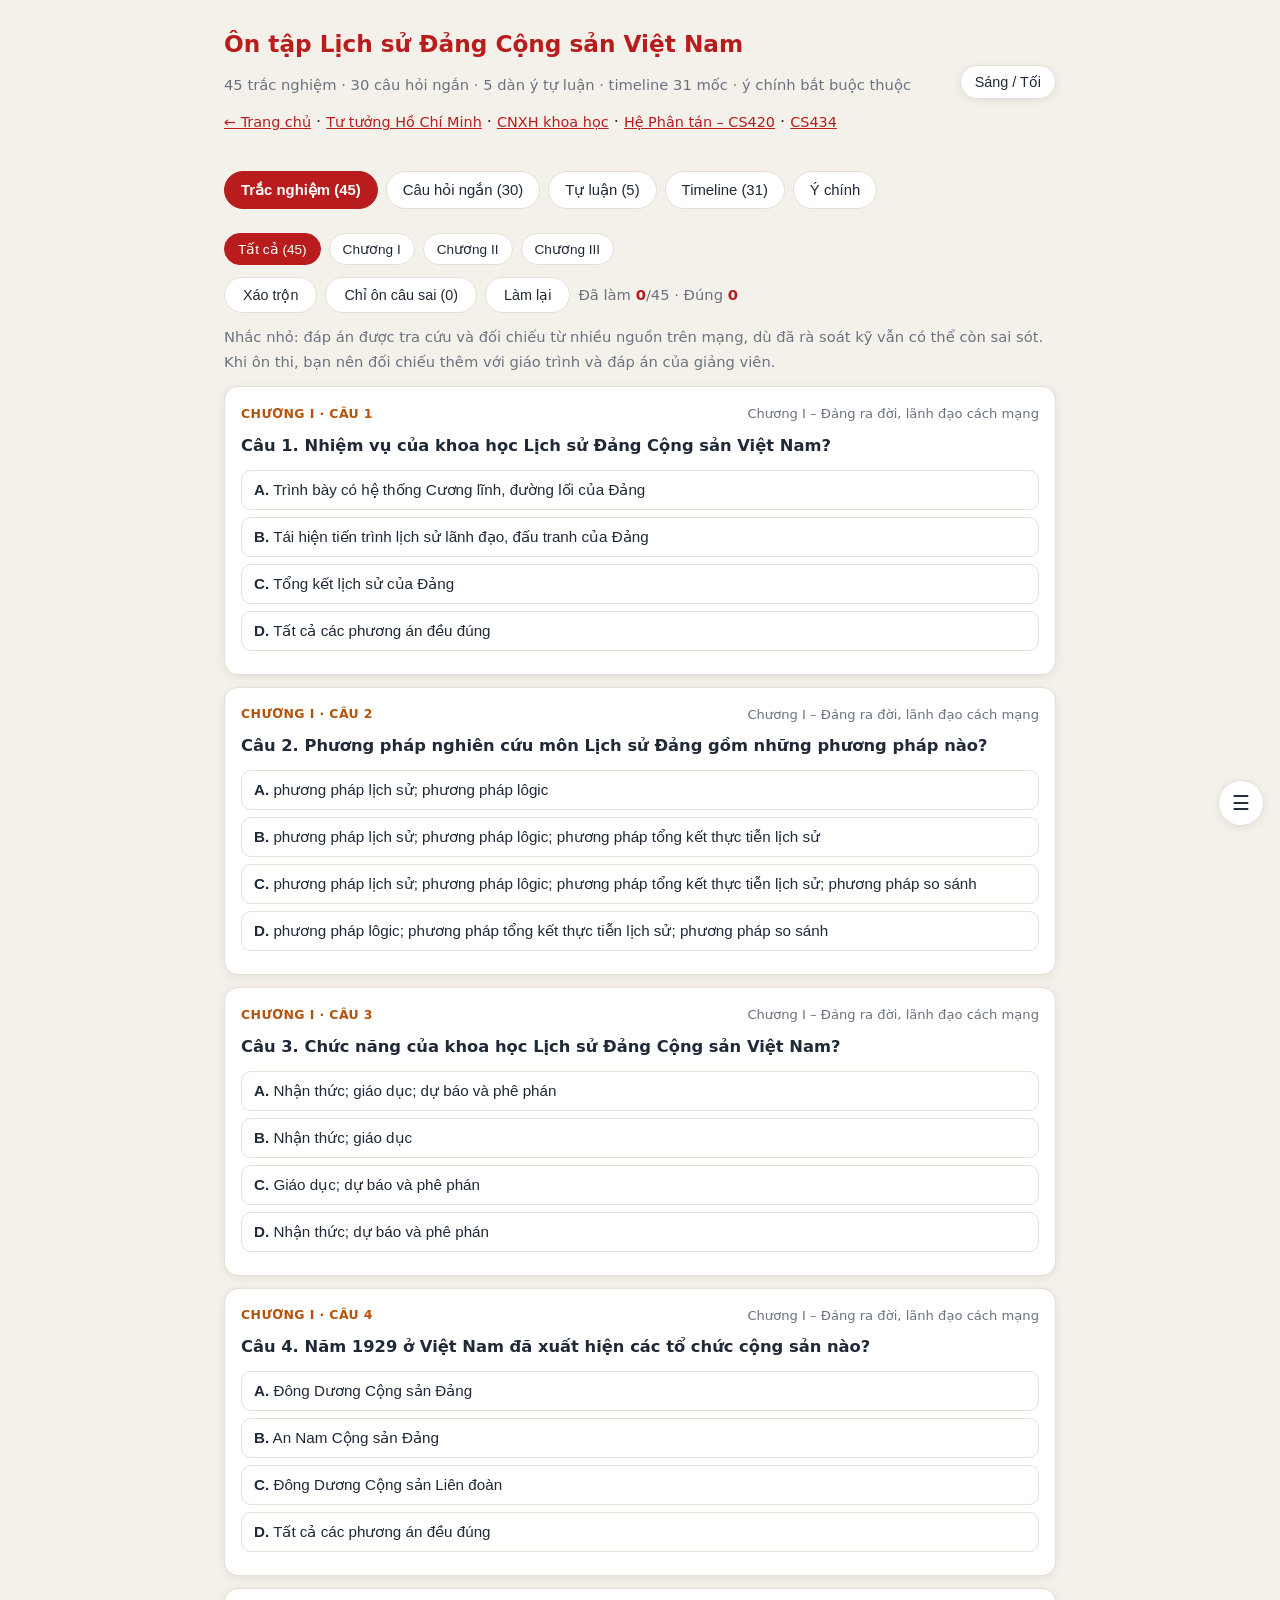
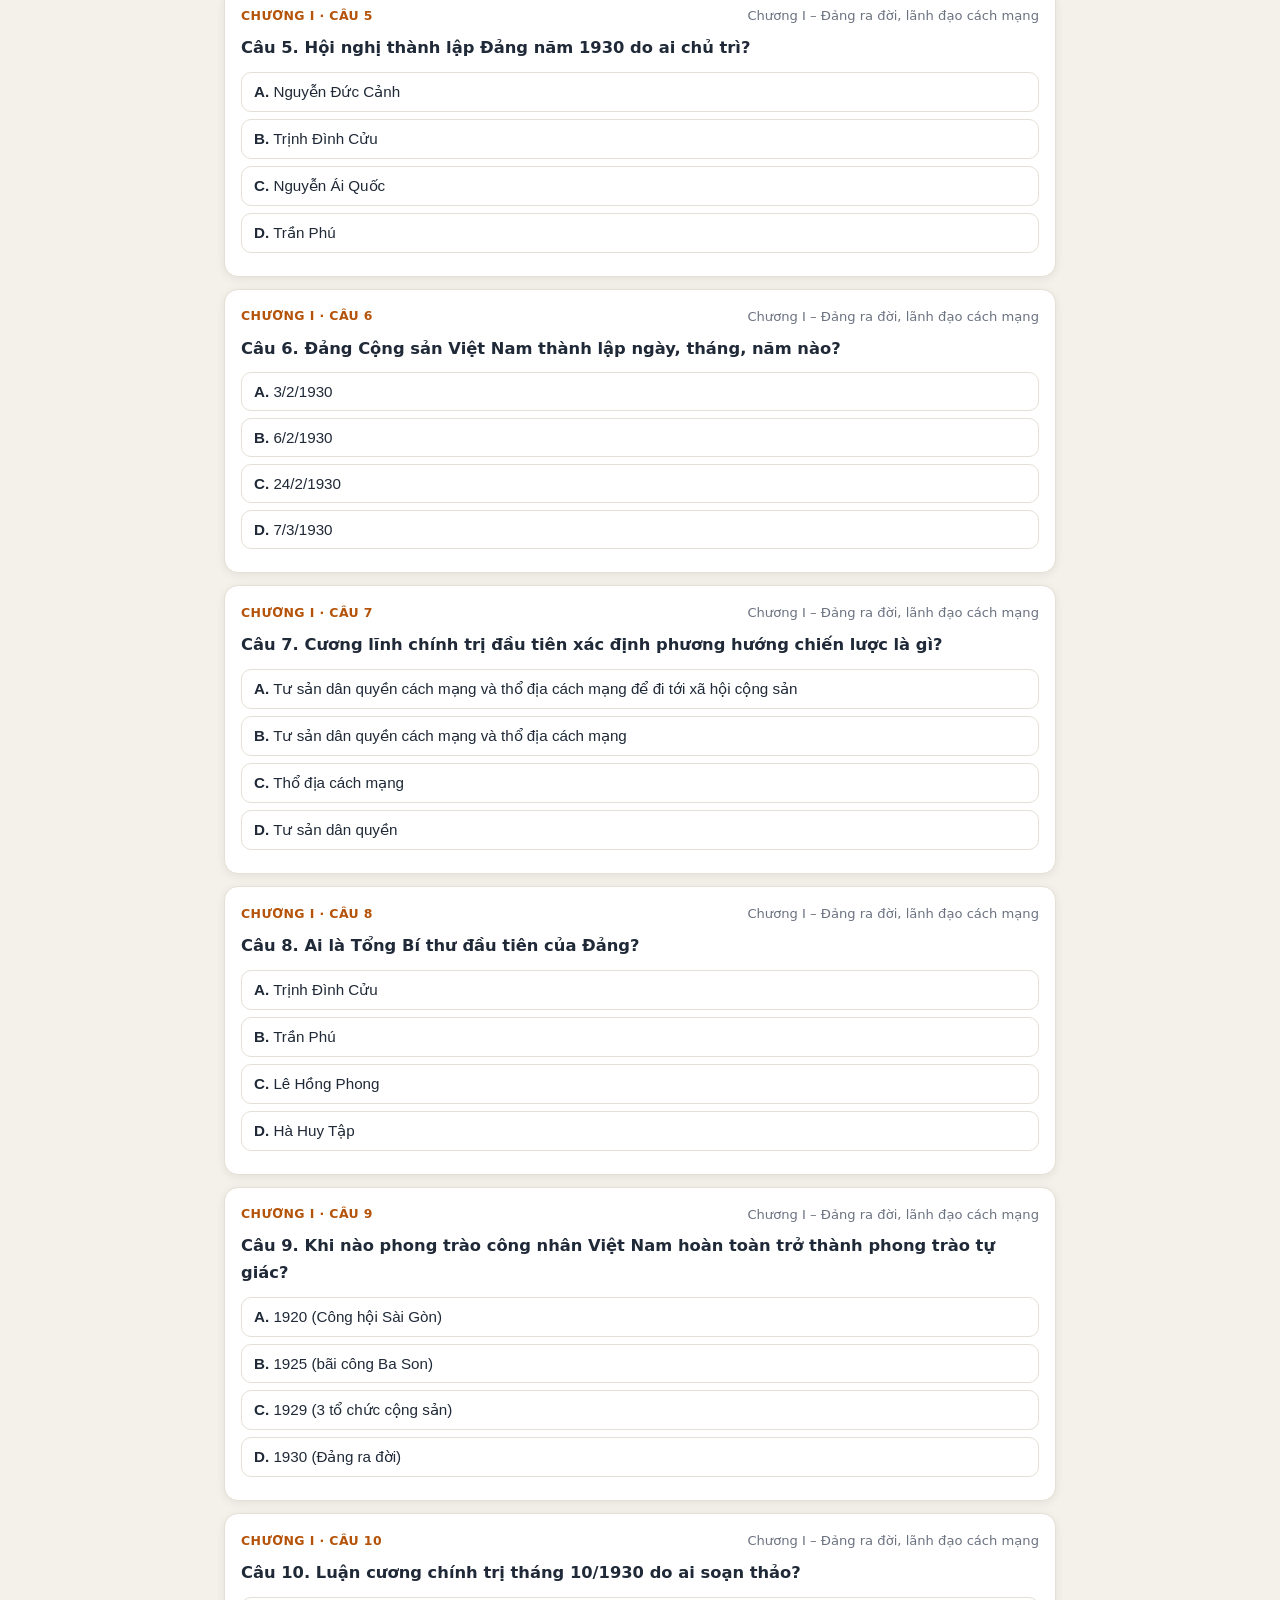
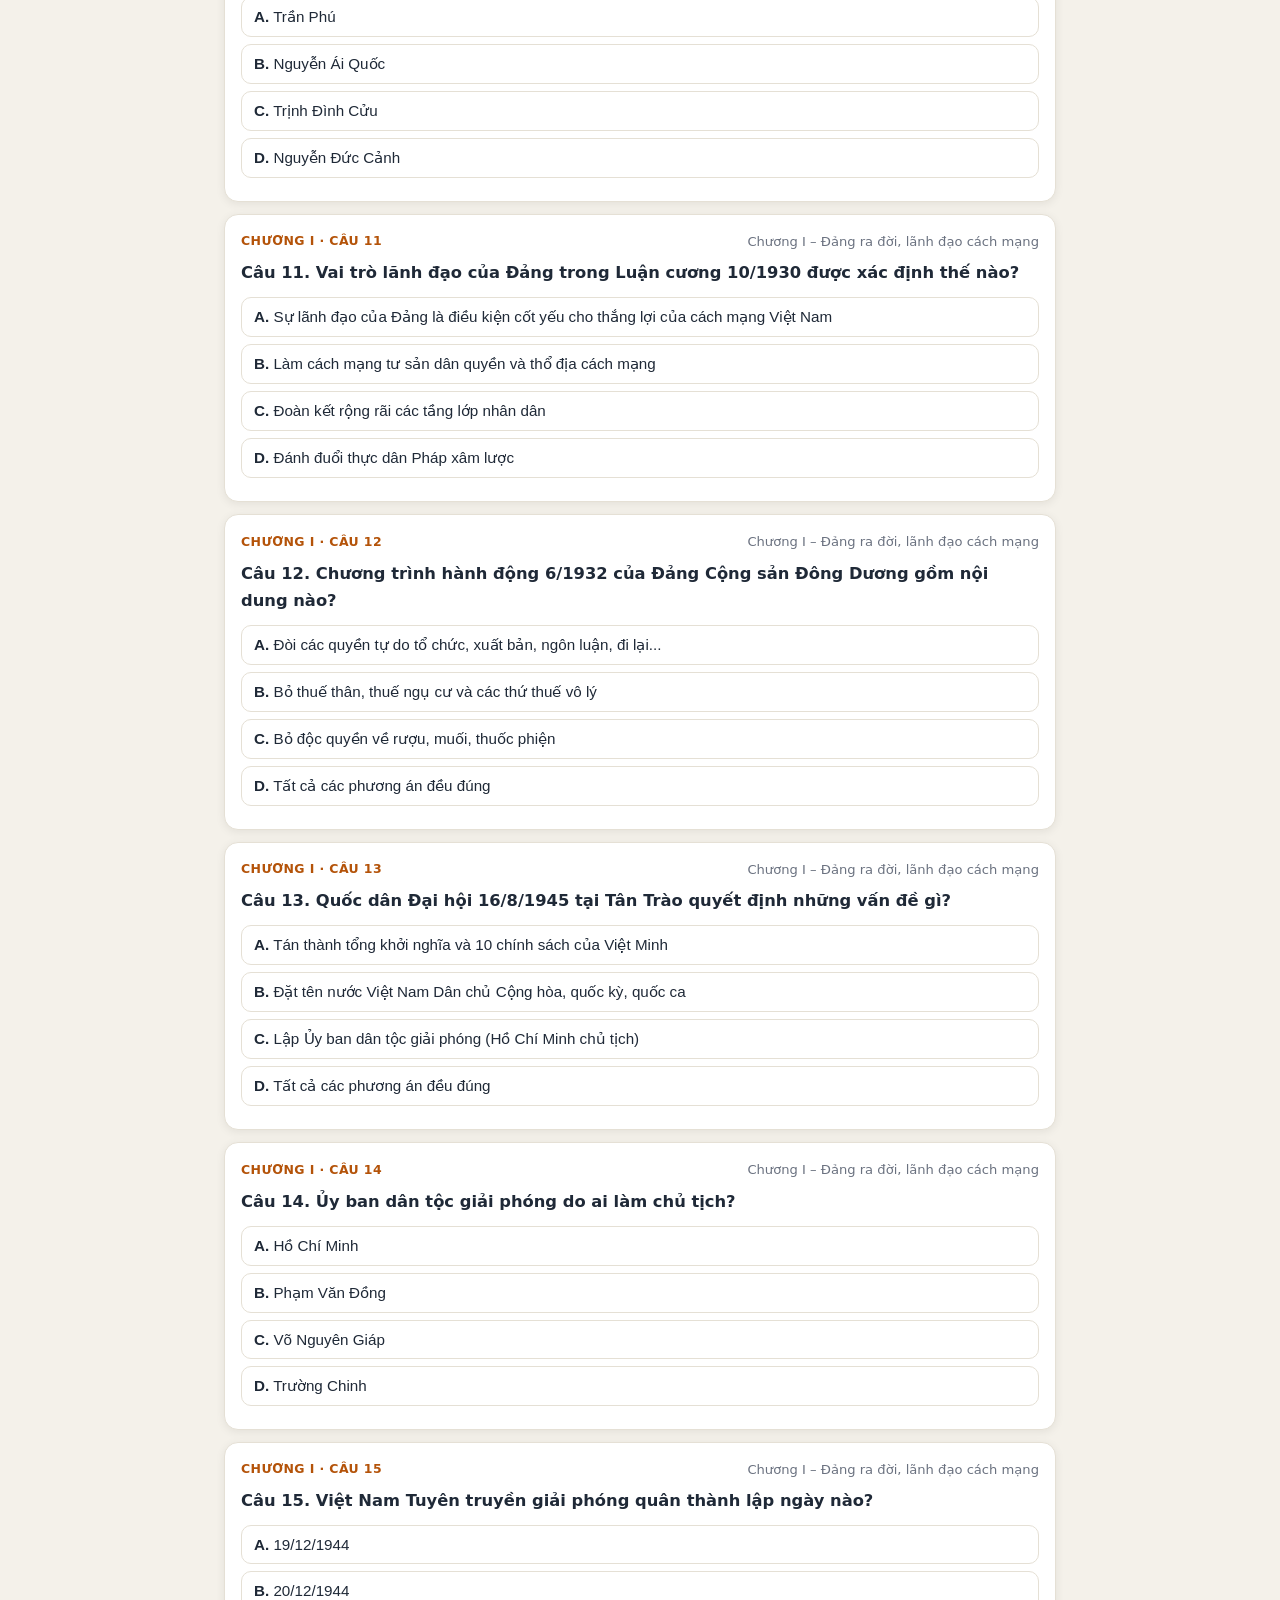
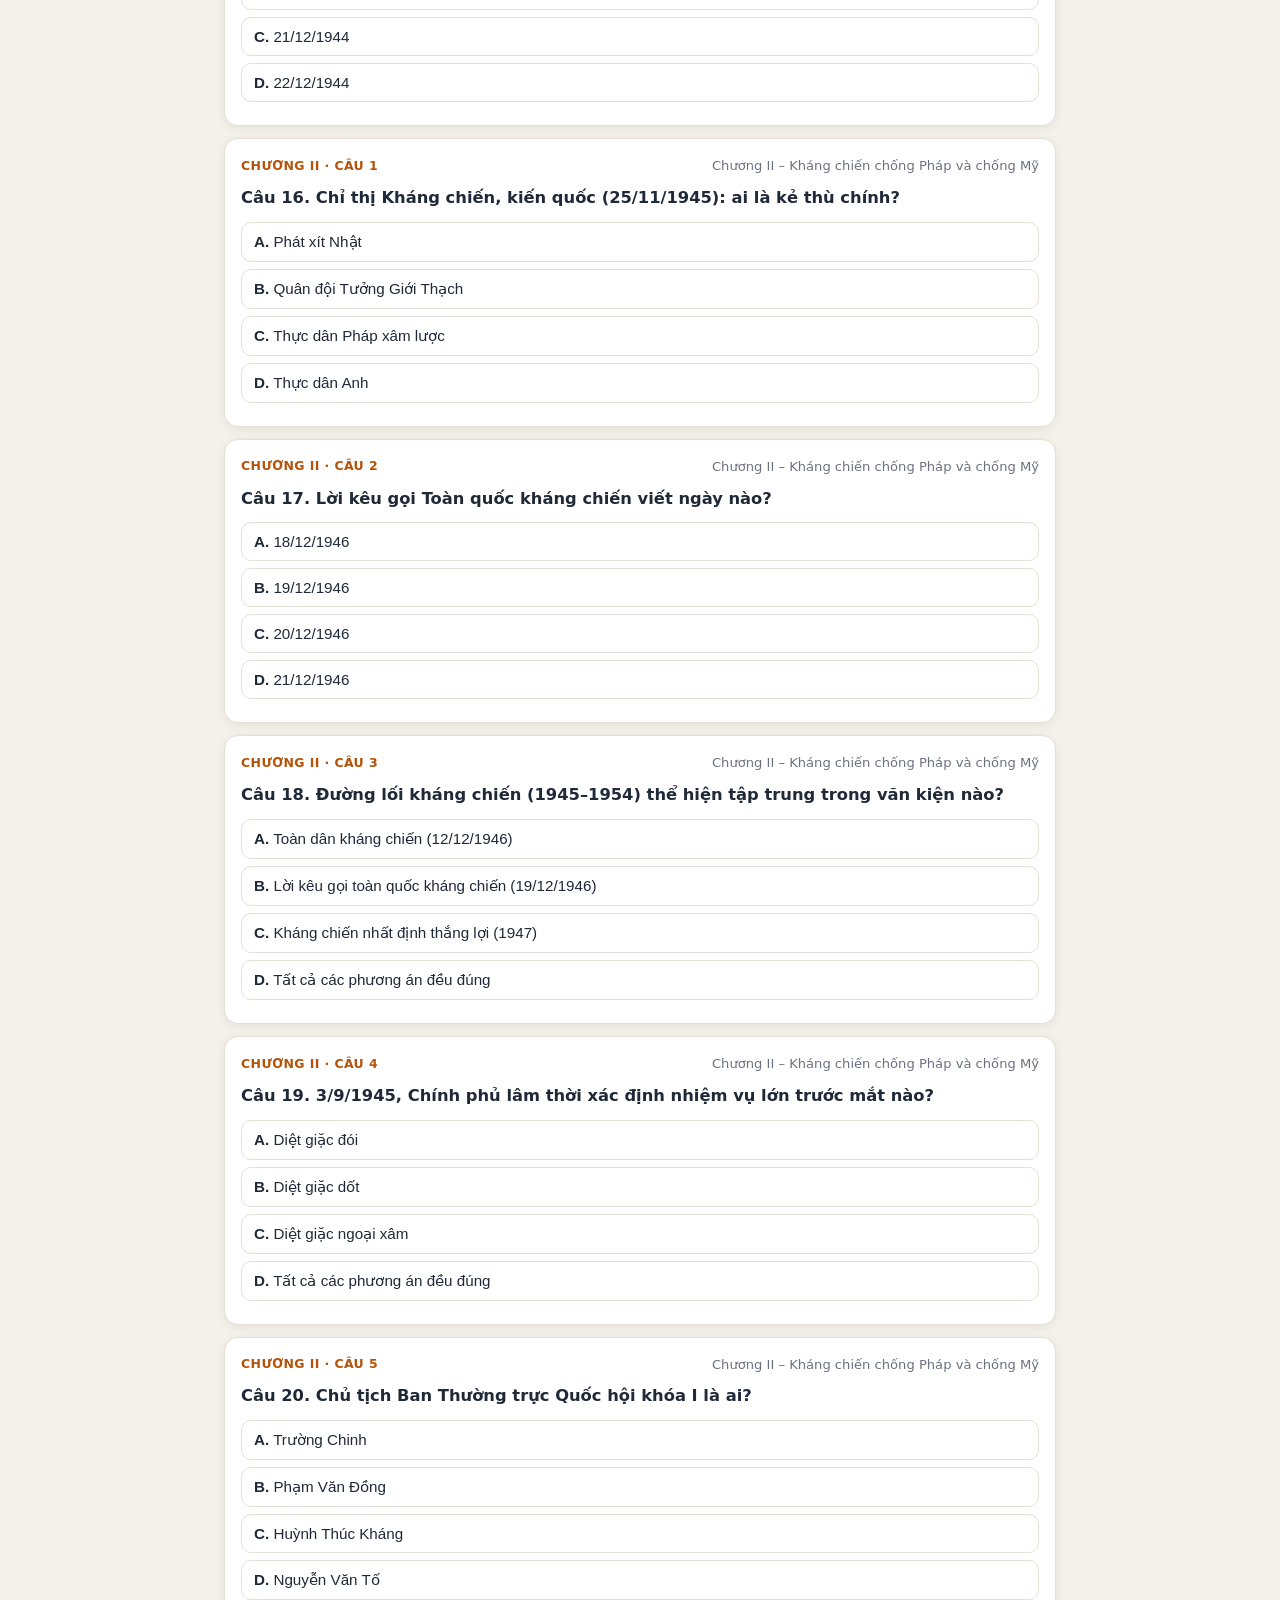
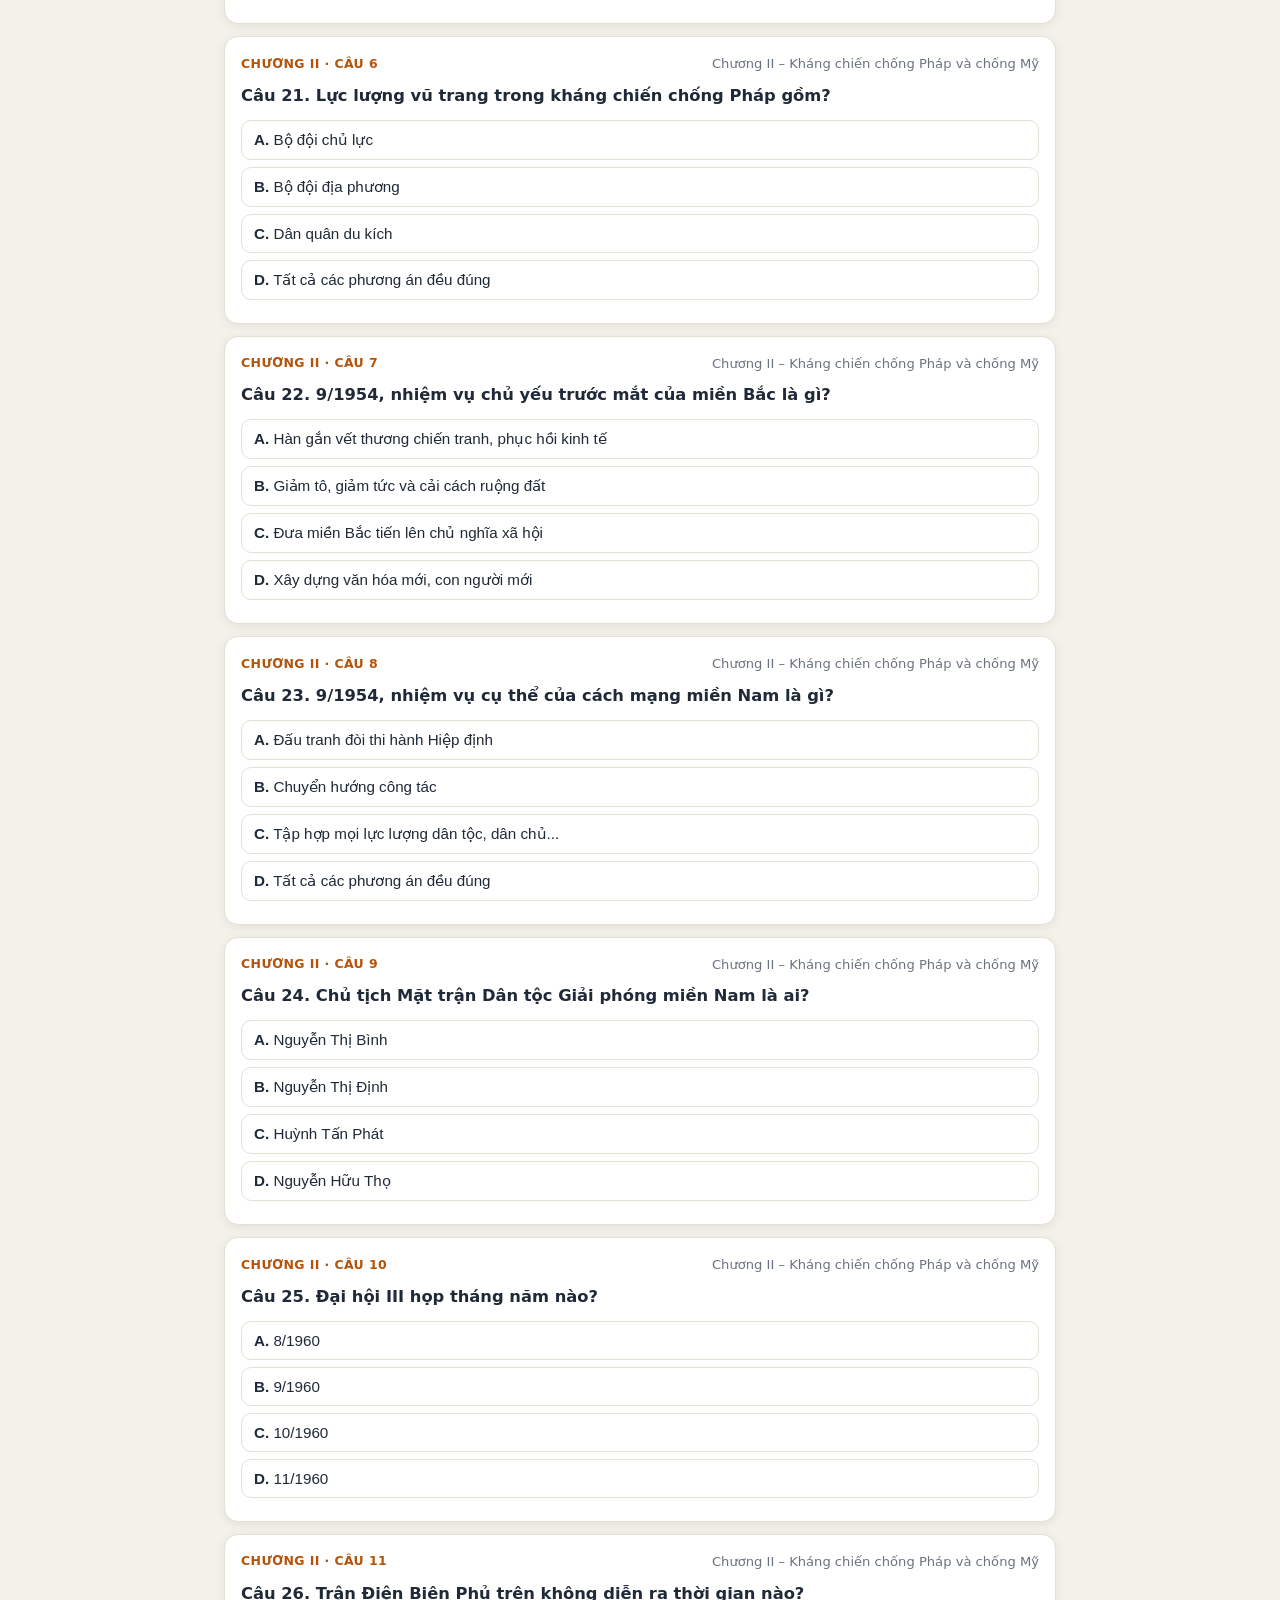
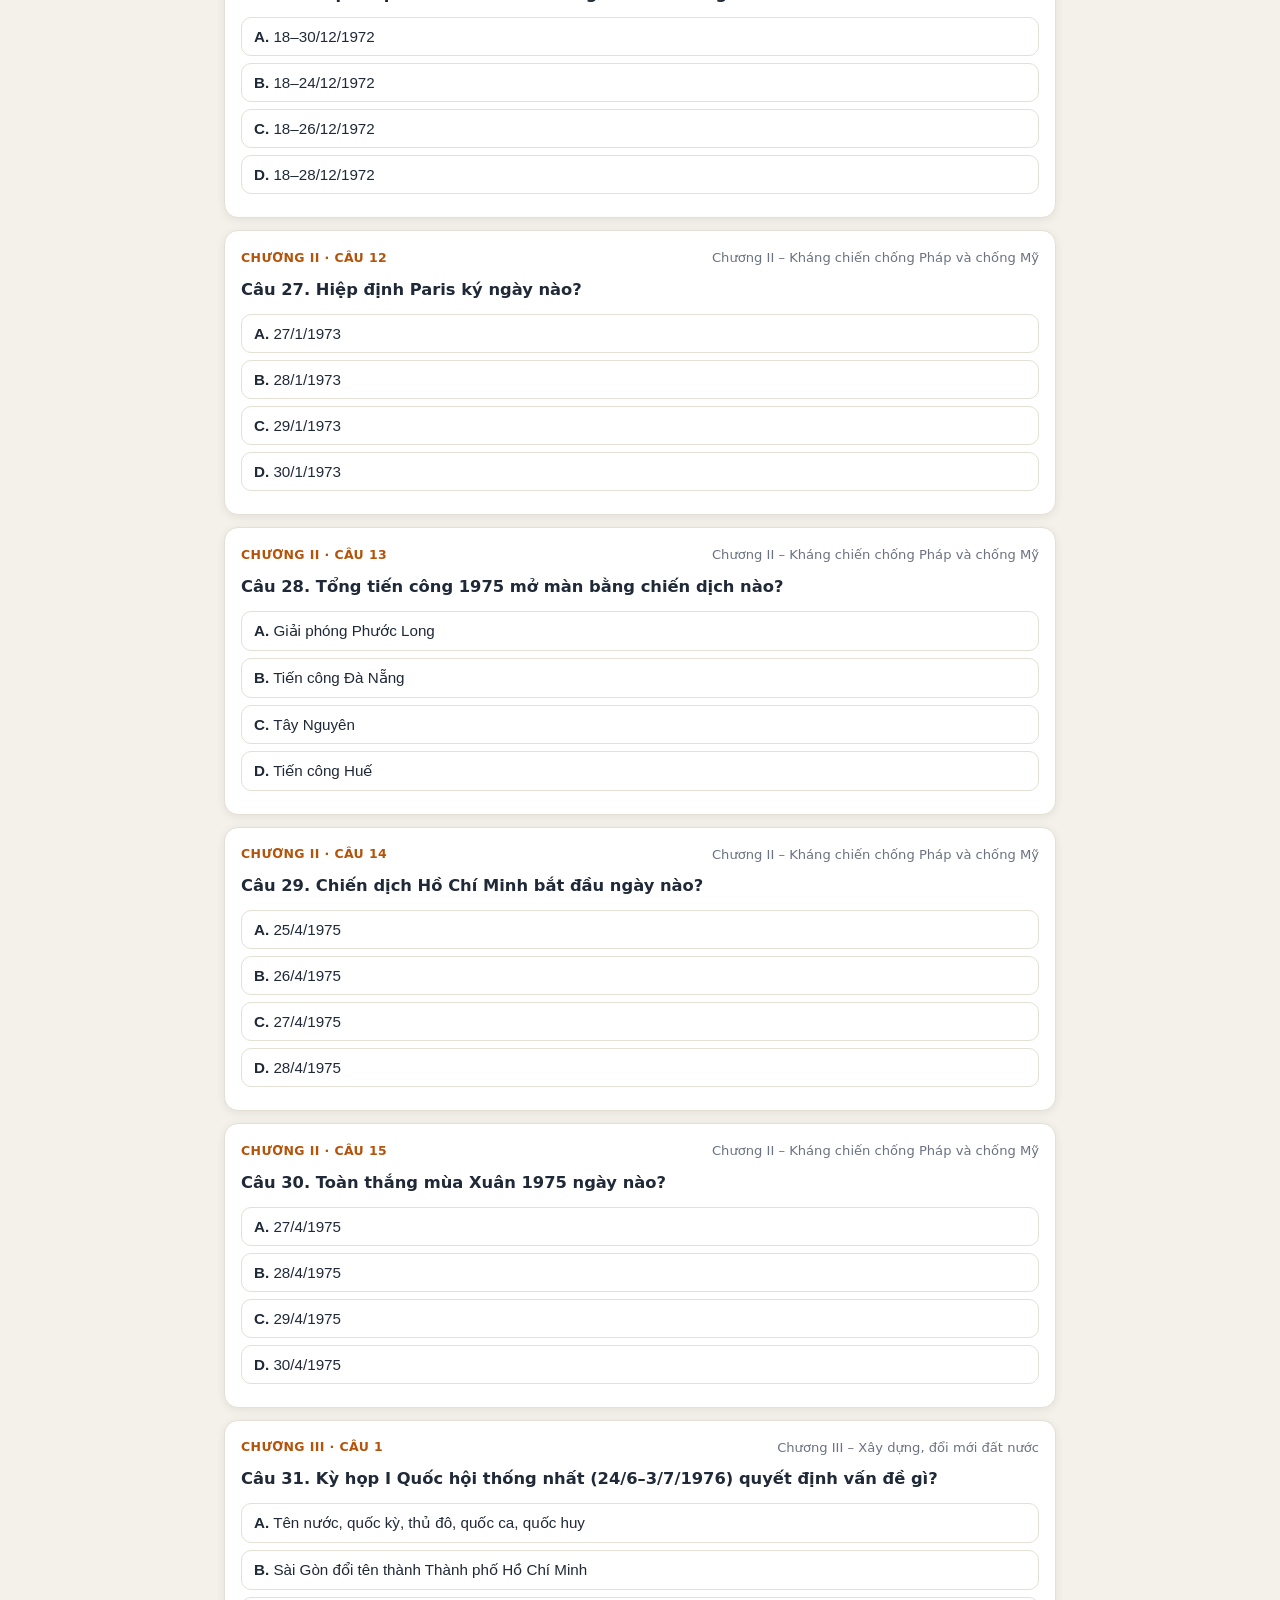
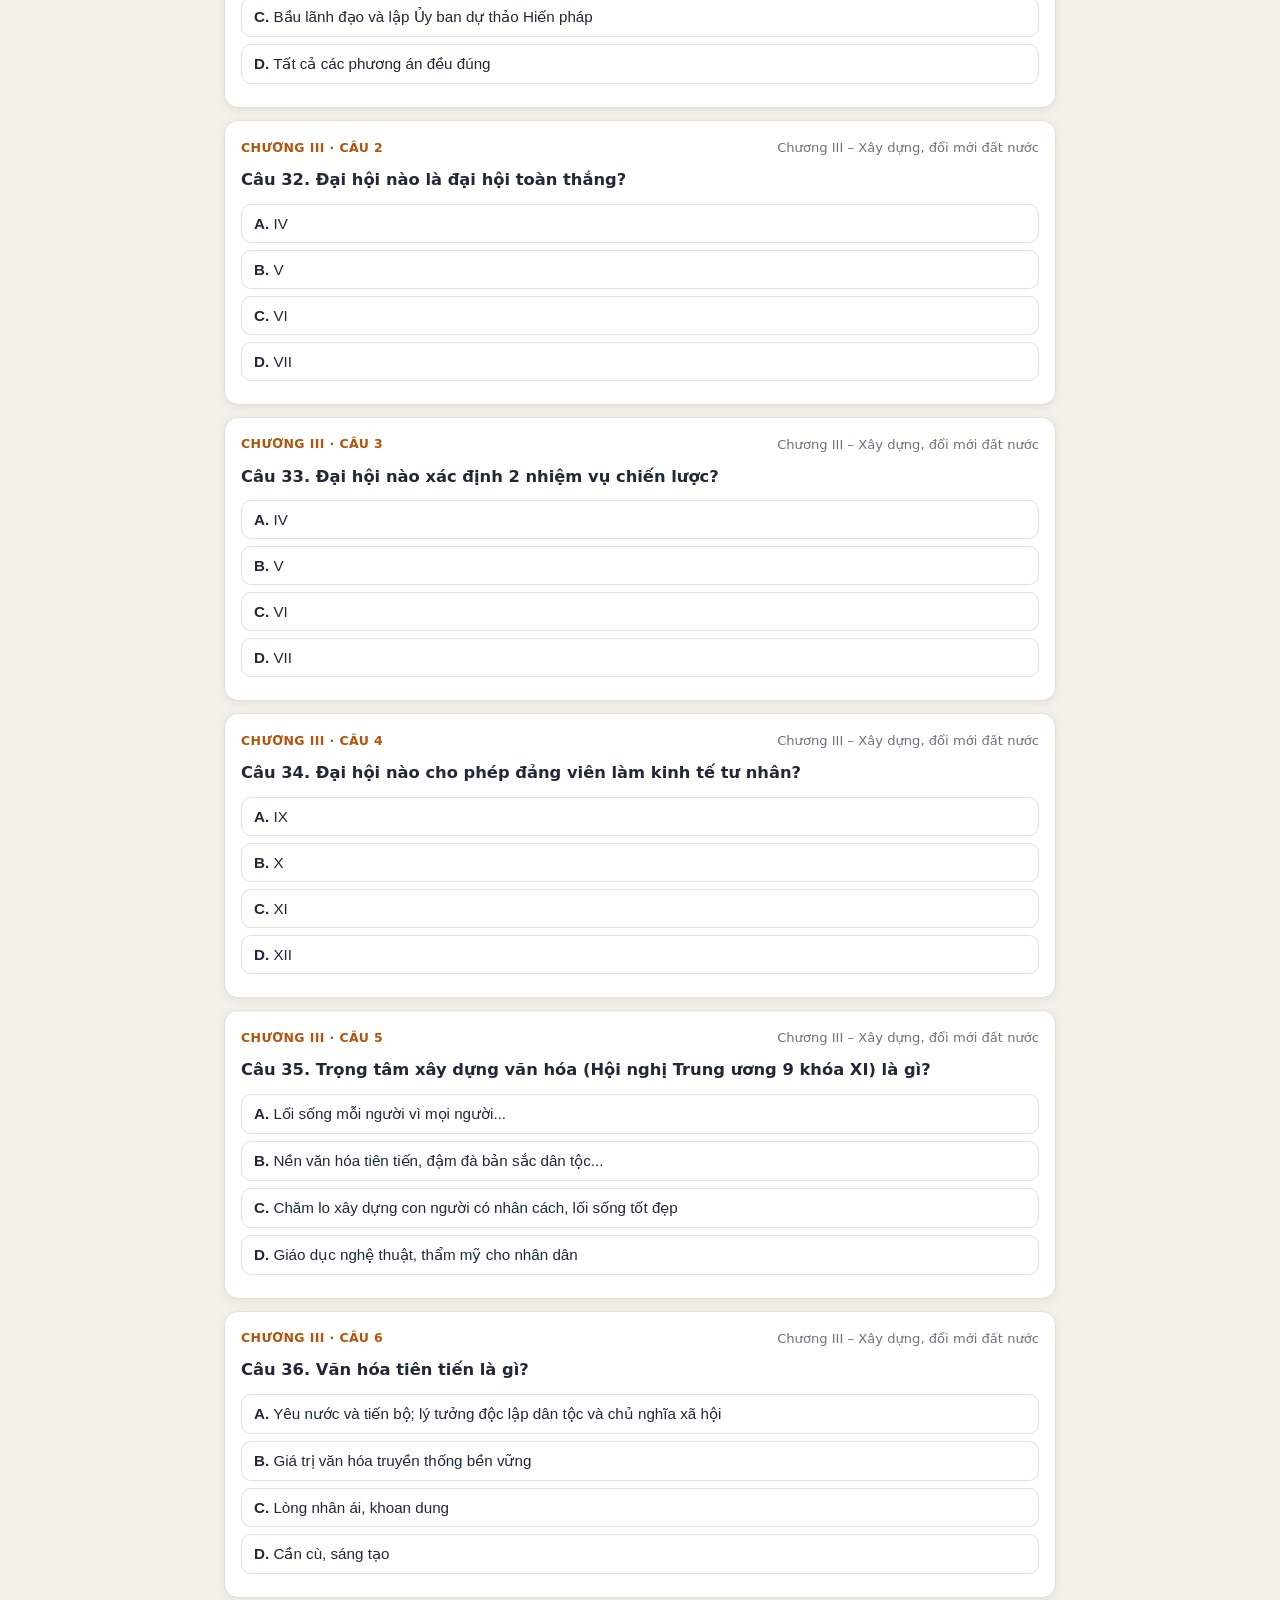
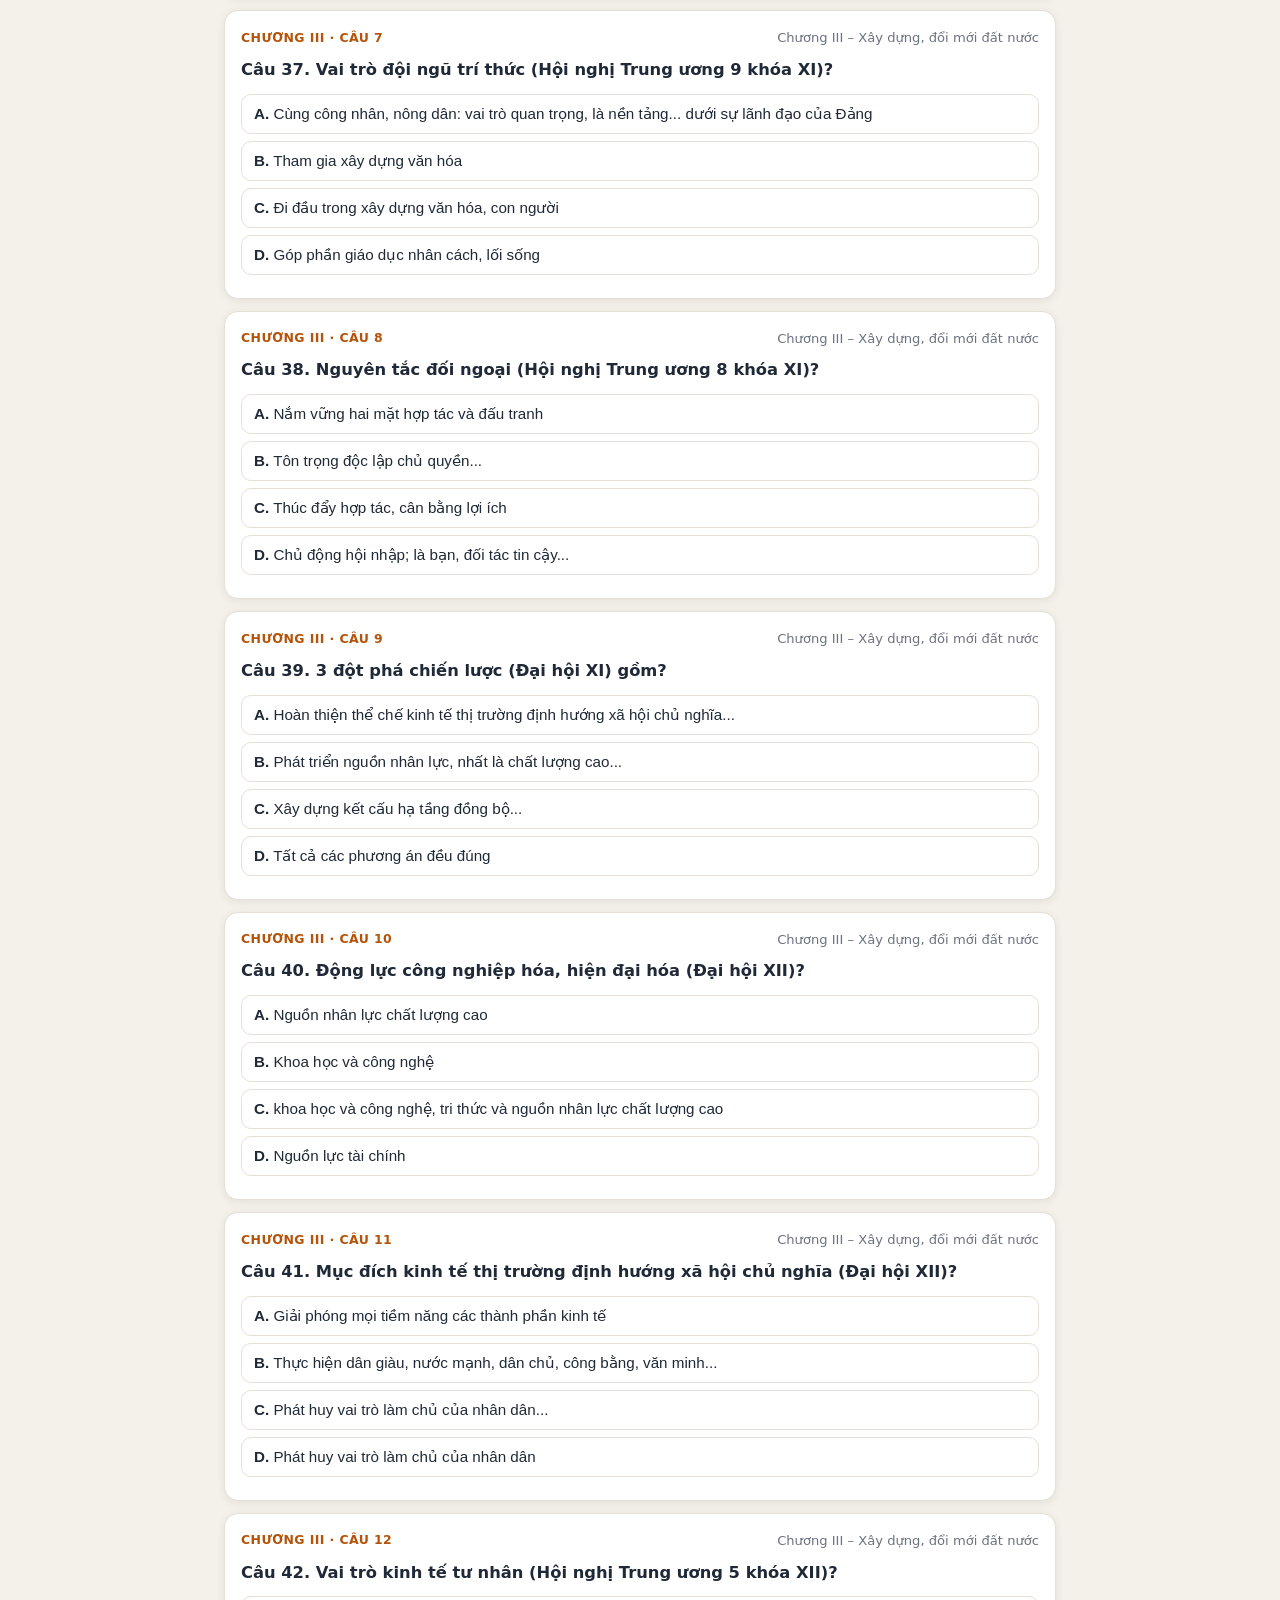
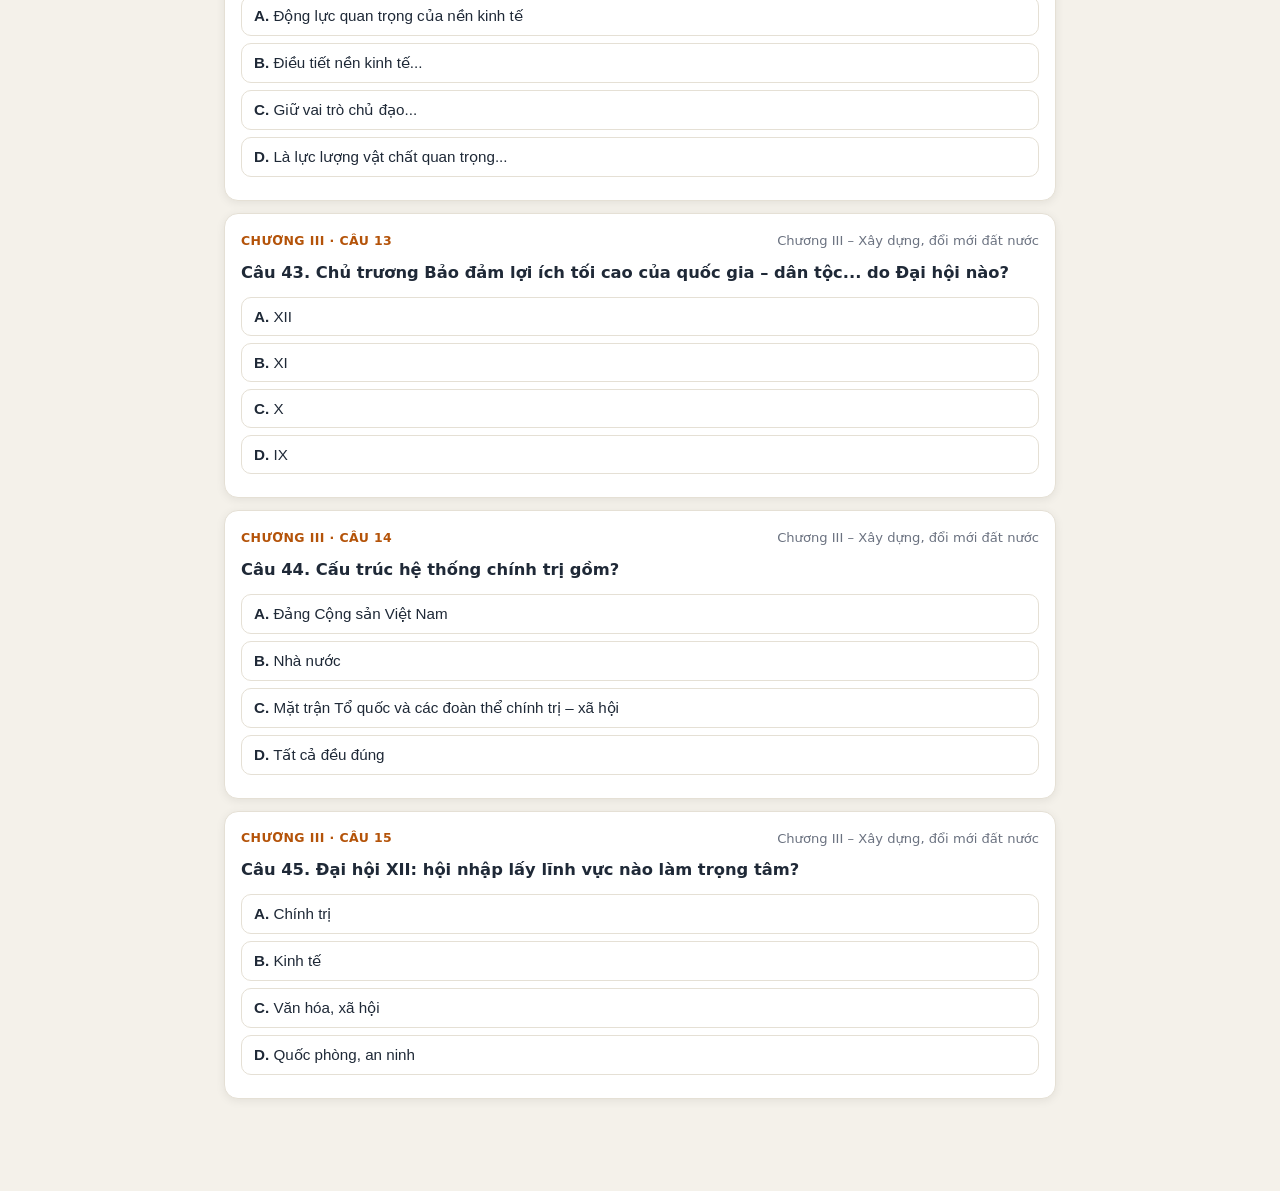
==== index.html @ 47f8333e "Landing page chon mon moi o root" ====
<!DOCTYPE html>
<html lang="vi">
<head>
<meta charset="UTF-8">
<meta name="viewport" content="width=device-width, initial-scale=1.0">
<title>Ôn tập Lịch sử Đảng Cộng sản Việt Nam</title>
<style>
:root{
  --bg:#f4f1ea; --card:#ffffff; --ink:#1f2937; --muted:#6b7280;
  --accent:#b91c1c; --accent-soft:#fee2e2; --gold:#b45309;
  --ok:#15803d; --ok-soft:#dcfce7; --bad:#b91c1c; --bad-soft:#fee2e2;
  --line:#e5e0d5; --shadow:0 2px 10px rgba(0,0,0,.07);
}
body.dark{
  --bg:#141210; --card:#1f1c18; --ink:#e9e2d6; --muted:#a8a094;
  --accent:#f87171; --accent-soft:#3b1d1d; --gold:#fbbf24;
  --ok:#4ade80; --ok-soft:#14331f; --bad:#f87171; --bad-soft:#3b1d1d;
  --line:#38322a; --shadow:0 2px 10px rgba(0,0,0,.4);
}
*{box-sizing:border-box}
body{margin:0;font-family:"Segoe UI",system-ui,-apple-system,sans-serif;background:var(--bg);color:var(--ink);line-height:1.65}
.wrap{max-width:860px;margin:0 auto;padding:16px 14px 80px}
header.top{display:flex;align-items:center;justify-content:space-between;gap:10px;margin-bottom:6px}
h1{font-size:1.45rem;margin:.4em 0;color:var(--accent)}
.sub{color:var(--muted);font-size:.92rem;margin:0 0 12px}
.theme-btn{background:var(--card);border:1px solid var(--line);color:var(--ink);border-radius:999px;padding:8px 14px;cursor:pointer;font-size:.9rem;box-shadow:var(--shadow)}
.tabs{display:flex;gap:8px;flex-wrap:wrap;margin:14px 0;position:sticky;top:0;background:var(--bg);padding:10px 0;z-index:5}
.tab{border:1px solid var(--line);background:var(--card);color:var(--ink);border-radius:999px;padding:9px 16px;cursor:pointer;font-size:.93rem}
.tab.active{background:var(--accent);color:#fff;border-color:var(--accent);font-weight:600}
.panel{display:none}.panel.active{display:block}
.card{background:var(--card);border:1px solid var(--line);border-radius:14px;padding:16px;margin:12px 0;box-shadow:var(--shadow)}
.chips{display:flex;gap:8px;flex-wrap:wrap;margin:10px 0}
.chip{border:1px solid var(--line);background:var(--card);color:var(--ink);border-radius:999px;padding:7px 13px;cursor:pointer;font-size:.85rem}
.chip.active{background:var(--accent);color:#fff;border-color:var(--accent)}
.q-head{display:flex;justify-content:space-between;align-items:center;gap:8px;margin-bottom:8px}
.q-tag{font-size:.78rem;color:var(--gold);font-weight:700;text-transform:uppercase;letter-spacing:.4px}
.q-num{font-size:.82rem;color:var(--muted)}
.q-text{font-weight:600;margin:0 0 10px;font-size:1.02rem}
.opt{display:block;width:100%;text-align:left;background:var(--card);border:1px solid var(--line);color:var(--ink);border-radius:10px;padding:10px 12px;margin:7px 0;cursor:pointer;font-size:.95rem;transition:background .15s}
.opt:hover:not(:disabled){border-color:var(--accent)}
.opt:disabled{cursor:default;opacity:.95}
.opt.correct{background:var(--ok-soft);border-color:var(--ok);color:var(--ok);font-weight:600}
.opt.wrong{background:var(--bad-soft);border-color:var(--bad);color:var(--bad)}
.tip{display:none;background:var(--accent-soft);border-left:4px solid var(--accent);border-radius:0 10px 10px 0;padding:10px 12px;margin-top:10px;font-size:.9rem}
.tip.show{display:block}
.tip b{color:var(--accent)}
.toolbar{display:flex;gap:8px;flex-wrap:wrap;align-items:center;margin:12px 0}
.btn{background:var(--accent);color:#fff;border:none;border-radius:999px;padding:9px 18px;cursor:pointer;font-size:.9rem}
.btn.ghost{background:var(--card);color:var(--ink);border:1px solid var(--line)}
.score{font-size:.92rem;color:var(--muted)}
.score b{color:var(--accent)}
/* muc luc cau hoi + nut len dau trang */
#qNavFab{position:fixed;right:16px;bottom:74px;width:46px;height:46px;border-radius:50%;background:var(--card);color:var(--ink);border:1px solid var(--line);font-size:20px;line-height:1;cursor:pointer;box-shadow:var(--shadow);z-index:60}
#qNavOverlay{position:fixed;inset:0;background:rgba(0,0,0,.5);display:none;align-items:center;justify-content:center;z-index:80;padding:16px}
#qNavOverlay.open{display:flex}
#qNavPopup{background:var(--card);color:var(--ink);border:1px solid var(--line);border-radius:14px;box-shadow:var(--shadow);max-width:430px;width:100%;max-height:72vh;display:flex;flex-direction:column}
.qnav-head{display:flex;align-items:center;justify-content:space-between;padding:12px 14px;border-bottom:1px solid var(--line)}
#qNavClose{border:1px solid var(--line);background:transparent;color:var(--ink);border-radius:8px;width:32px;height:32px;cursor:pointer;font-size:15px;line-height:1}
#qNav{display:grid;grid-template-columns:repeat(auto-fill,minmax(42px,1fr));gap:8px;padding:14px;overflow-y:auto}
.qn{padding:8px 0;border:1px solid var(--line);border-radius:8px;background:var(--card);color:var(--ink);font-weight:700;cursor:pointer;font-size:.85rem}
.qn.ok{background:#16a34a;border-color:#16a34a;color:#fff}
.qn.bad{background:#dc2626;border-color:#dc2626;color:#fff}
.qnl{grid-column:1/-1;display:block;width:100%;text-align:left;padding:10px 12px;border:1px solid var(--line);border-radius:10px;background:var(--card);color:var(--ink);cursor:pointer;font-size:.9rem}
.card.flash{outline:2px solid var(--accent);outline-offset:2px}
#toTop{position:fixed;right:16px;bottom:16px;width:46px;height:46px;border-radius:50%;border:none;background:var(--accent);color:#fff;font-size:22px;line-height:1;cursor:pointer;box-shadow:var(--shadow);display:none;z-index:60}
#toTop.show{display:block}
.acc{border:1px solid var(--line);border-radius:14px;margin:12px 0;background:var(--card);box-shadow:var(--shadow);overflow:hidden}
.acc-head{padding:15px 16px;cursor:pointer;font-weight:700;display:flex;justify-content:space-between;gap:10px;align-items:center}
.acc-head:hover{background:var(--accent-soft)}
.acc-body{display:none;padding:4px 18px 18px}
.acc.open .acc-body{display:block}
.acc-body h4{color:var(--accent);margin:14px 0 6px;font-size:.98rem}
.acc-body ul{margin:6px 0;padding-left:20px}
.acc-body li{margin:5px 0;font-size:.94rem}
.kw{background:var(--accent-soft);border-radius:6px;padding:1px 7px;font-size:.88em;color:var(--accent);font-weight:600;white-space:nowrap}
.tl{position:relative;margin:14px 0 14px 8px;padding-left:22px;border-left:3px solid var(--accent)}
.tl-item{margin:0 0 16px;position:relative}
.tl-item::before{content:"";position:absolute;left:-30px;top:6px;width:12px;height:12px;border-radius:50%;background:var(--accent)}
.tl-year{font-weight:800;color:var(--accent)}
.formula{background:var(--card);border:1px dashed var(--accent);border-radius:12px;padding:12px 14px;margin:10px 0;font-size:.95rem}
.formula b{color:var(--accent)}
.card h3{color:var(--accent);margin:14px 0 8px;font-size:1.02rem}
.card h3:first-child{margin-top:0}
.card ul{margin:6px 0;padding-left:20px}
.card li{margin:6px 0;font-size:.94rem}
footer.note{margin-top:26px;color:var(--muted);font-size:.85rem;border-top:1px solid var(--line);padding-top:14px}
@media(max-width:640px){
  .wrap{padding:12px 10px 60px}
  h1{font-size:1.15rem}
  .sub{font-size:.84rem}
  header.top{align-items:flex-start}
  .theme-btn{padding:7px 12px;font-size:.8rem;flex:0 0 auto}
  .tabs{flex-wrap:nowrap;overflow-x:auto;gap:6px;padding:8px 2px;scrollbar-width:none;-webkit-overflow-scrolling:touch}
  .tabs::-webkit-scrollbar{display:none}
  .tab{flex:0 0 auto;padding:8px 13px;font-size:.84rem}
  .chips{gap:6px}
  .chip{padding:6px 11px;font-size:.8rem}
  .toolbar{gap:6px}
  .btn{padding:8px 14px;font-size:.84rem}
  .score{font-size:.84rem;width:100%}
  .card{padding:13px 12px}
  .q-text{font-size:.97rem}
  .q-head{flex-wrap:wrap;gap:4px}
  .q-num{font-size:.74rem}
  .opt{padding:9px 10px;font-size:.9rem}
  .tip{font-size:.86rem}
  .acc-head{padding:13px 14px;font-size:.94rem}
  .tl{margin-left:4px}
}
</style>
</head>
<body>
<div class="wrap">
<header class="top">
  <div>
    <h1>Ôn tập Lịch sử Đảng Cộng sản Việt Nam</h1>
    <p class="sub">45 trắc nghiệm &middot; 30 câu hỏi ngắn &middot; 5 dàn ý tự luận &middot; timeline 31 mốc &middot; ý chính bắt buộc thuộc</p>
    <p style="margin:0 0 12px"><a href="../" style="color:var(--accent);font-size:.9rem">&larr; Trang chủ</a> &middot; <a href="../pos361/" style="color:var(--accent);font-size:.9rem">Tư tưởng Hồ Chí Minh</a> &middot; <a href="../pos351/" style="color:var(--accent);font-size:.9rem">CNXH khoa học</a> &middot; <a href="../cs420/" style="color:var(--accent);font-size:.9rem">Hệ Phân tán – CS420</a> &middot; <a href="../cs434/" style="color:var(--accent);font-size:.9rem">CS434</a></p>
  </div>
  <button class="theme-btn" id="themeBtn" title="Đổi giao diện sáng/tối">Sáng / Tối</button>
</header>

<nav class="tabs">
  <button class="tab active" data-tab="quiz">Trắc nghiệm (45)</button>
  <button class="tab" data-tab="flash">Câu hỏi ngắn (30)</button>
  <button class="tab" data-tab="essay">Tự luận (5)</button>
  <button class="tab" data-tab="timeline">Timeline (31)</button>
  <button class="tab" data-tab="keys">Ý chính</button>
</nav>

<!-- ============ QUIZ ============ -->
<section class="panel active" id="panel-quiz">
  <div class="chips" id="chapChips"></div>
  <div class="toolbar">
    <button class="btn ghost" id="shuffleBtn">Xáo trộn</button>
    <button class="btn ghost" id="wrongBtn">Chỉ ôn câu sai (<span id="wrongCount">0</span>)</button>
    <button class="btn ghost" id="resetBtn">Làm lại</button>
    <span class="score" id="scoreLine">Đã làm <b>0</b>/45 &middot; Đúng <b>0</b></span>
  </div>
  <p class="sub">Nhắc nhỏ: đáp án được tra cứu và đối chiếu từ nhiều nguồn trên mạng, dù đã rà soát kỹ vẫn có thể còn sai sót. Khi ôn thi, bạn nên đối chiếu thêm với giáo trình và đáp án của giảng viên.</p>
  <div id="quizList"></div>
</section>

<!-- ============ CÂU HỎI NGẮN ============ -->
<section class="panel" id="panel-flash">
  <div class="toolbar">
    <button class="btn ghost" id="fcShuffle">Xáo trộn thứ tự</button>
    <span class="score">Đáp án hiện ngay bên dưới mỗi câu hỏi</span>
  </div>
  <div id="flashList"></div>
</section>

<!-- ============ ESSAY ============ -->
<section class="panel" id="panel-essay">
  <p class="sub">Chạm vào từng đề để mở dàn ý từ khóa. Đoạn <b>liên hệ bản thân / sinh viên</b> dùng chung cho cả 5 đề.</p>
  <div id="essayList"></div>
</section>

<!-- ============ TIMELINE ============ -->
<section class="panel" id="panel-timeline">
  <div class="card">
    <h3 style="margin-top:0">Dòng thời gian 1925 – 2016</h3>
    <div class="tl" id="tlList"></div>
  </div>
</section>

<!-- ============ KEY POINTS ============ -->
<section class="panel" id="panel-keys">
  <div class="card">
    <h3 id="keysec-0">A. Số phải thuộc lòng</h3>
    <ul>
      <li><b>3/2/1930</b>: thành lập Đảng &middot; <b>10/1930</b>: Luận cương chính trị</li>
      <li><b>22/12/1944</b>: thành lập quân đội &middot; <b>19/12/1946</b>: Toàn quốc kháng chiến</li>
      <li><b>2/9/1945</b>: Tuyên ngôn Độc lập &middot; <b>3/9/1945</b>: diệt 3 giặc</li>
      <li><b>2/1951</b>: Đại hội II &middot; <b>9/1960</b>: Đại hội III &middot; <b>20/12/1960</b>: MTDTGPMN</li>
      <li><b>27/1/1973</b>: Hiệp định Paris &middot; <b>30/4/1975</b>: toàn thắng</li>
      <li><b>1976</b>: ĐH IV (toàn thắng, 2 nhiệm vụ) &middot; <b>1986</b>: ĐH VI (đổi mới)</li>
      <li><b>1991</b>: ĐH VII (Cương lĩnh 91) &middot; <b>2006</b>: ĐH X (đảng viên làm KTTN)</li>
      <li><b>2011</b>: ĐH XI (Cương lĩnh 2011, 3 đột phá) &middot; <b>2016</b>: ĐH XII (hội nhập KT trọng tâm)</li>
    </ul>
    <h3 id="keysec-1">B. Người – việc</h3>
    <ul>
      <li><b>Nguyễn Ái Quốc</b>: chủ trì Hội nghị thành lập Đảng + soạn Cương lĩnh chính trị đầu tiên</li>
      <li><b>Trần Phú</b>: soạn Luận cương 10/1930 + Tổng Bí thư đầu tiên</li>
      <li><b>Trường Chinh</b>: Đề cương văn hóa 1943 + "Kháng chiến nhất định thắng lợi" (1947)</li>
      <li><b>Hồ Chí Minh</b>: Tuyên ngôn 2/9 + Lời kêu gọi 19/12/1946 + Chủ tịch Ủy ban dân tộc giải phóng</li>
      <li><b>Phạm Văn Đồng</b>: trưởng đoàn Giơnevơ &middot; <b>Nguyễn Hữu Thọ</b>: Chủ tịch MTDTGPMN &middot; <b>Nguyễn Văn Tố</b>: Chủ tịch Ban Thường trực QH khóa I</li>
    </ul>
    <h3 id="keysec-2">C. Cụm từ khóa (thấy là nhận ra đáp án)</h3>
    <ul>
      <li><i>"điều kiện cốt yếu"</i> &rarr; vai trò lãnh đạo của Đảng (Luận cương 1930)</li>
      <li><i>"đi tới xã hội cộng sản"</i> &rarr; Cương lĩnh chính trị (Nguyễn Ái Quốc)</li>
      <li><i>"nhân tố hàng đầu"</i> &rarr; vai trò Đảng trong kháng chiến chống Mỹ</li>
      <li><i>"toàn dân, toàn diện, lâu dài, dựa vào sức mình là chính"</i> &rarr; đường lối kháng chiến chống Pháp</li>
      <li><i>"sức dân, tài dân, lực dân"</i> &rarr; kháng chiến toàn dân</li>
      <li><i>"Nam Bắc nhất định sum họp một nhà"</i> &rarr; Đại hội III</li>
      <li><i>"Dân giàu, nước mạnh, dân chủ, công bằng, văn minh"</i> &rarr; mục tiêu KTTT / đặc trưng CNXH</li>
      <li><i>"vừa hợp tác vừa đấu tranh"</i> &rarr; nguyên tắc đối ngoại</li>
      <li><i>"động lực quan trọng"</i> &rarr; vai trò kinh tế tư nhân</li>
      <li><i>"trọng tâm là con người"</i> &rarr; xây dựng văn hóa</li>
    </ul>
    <h3 id="keysec-3">D. Công thức đếm số lượng</h3>
    <ul>
      <li><b>Số 3</b>: 3 tổ chức cộng sản (1929) &middot; 3 giặc &middot; 3 văn kiện kháng chiến &middot; 3 lực lượng vũ trang &middot; 3 đột phá &middot; 3 nguyên tắc văn hóa &middot; 3 yếu tố ra đời Đảng &middot; 3 thắng lợi vĩ đại</li>
      <li><b>Số 4</b>: 4 nhiệm vụ "Kháng chiến, kiến quốc" &middot; 4 thành phần kinh tế</li>
      <li><b>Số 5</b>: 5 yếu tố tăng trưởng (quyết định: <b>con người</b>) &middot; 5 bài học đổi mới &middot; 5 mặt thành tựu đổi mới</li>
      <li><b>Số 2</b>: 2 nhiệm vụ chiến lược &middot; 2 chiến lược kháng chiến chống Mỹ &middot; 2 đặc trưng Cương lĩnh 2011</li>
      <li><b>12</b> ngày đêm (ĐBP trên không) &middot; <b>55</b> ngày đêm (tổng tiến công 1975)</li>
    </ul>
  </div>
  <div class="card">
    <h3 id="keysec-4">E. 12 cặp dễ nhầm (đề hay gài bẫy ở đây)</h3>
    <ul>
      <li><b>Nguyễn Ái Quốc vs Trần Phú</b>: NAQ = chủ trì Hội nghị thành lập Đảng + soạn Cương lĩnh; Trần Phú = soạn Luận cương 10/1930 + Tổng Bí thư đầu tiên.</li>
      <li><b>Cương lĩnh vs Luận cương</b>: Cương lĩnh (NAQ): <i>"đi tới xã hội cộng sản"</i>; Luận cương (Trần Phú): <i>"điều kiện cốt yếu"</i>.</li>
      <li><b>Hội nghị 6/1–7/2/1930 vs ngày thành lập Đảng 3/2/1930</b>: hội nghị họp dài, lấy 3/2 làm mốc.</li>
      <li><b>22/12/1944</b> (quân đội) <b>vs 19/12/1946</b> (kháng chiến): cách nhau đúng 2 năm, đều tháng 12.</li>
      <li><b>3 giặc</b> (3/9/1945) <b>vs 4 nhiệm vụ</b> Kháng chiến, kiến quốc (25/11/1945).</li>
      <li><b>Mở màn 1975 = Tây Nguyên</b> (Phước Long chỉ là trận đầu 1/1975).</li>
      <li><b>Điện Biên Phủ trên không</b>: thực tế 18–29/12/1972; trong đề chọn <b>A (18–30/12)</b>.</li>
      <li><b>26/4</b> (chiến dịch HCM bắt đầu) <b>vs 30/4</b> (toàn thắng).</li>
      <li><b>Các Đại hội</b>: IV = toàn thắng + 2 nhiệm vụ; VI = đổi mới; VII = Cương lĩnh 1991; X = đảng viên làm KTTN; XI = Cương lĩnh 2011 + 3 đột phá; XII = hội nhập KT trọng tâm.</li>
      <li><b>"điều kiện cốt yếu"</b> (Luận cương 1930) <b>vs "nhân tố hàng đầu"</b> (Đảng trong kháng chiến chống Mỹ).</li>
      <li><b>Quốc dân Đại hội</b> (16/8/1945, Tân Trào) <b>vs Quốc hội khóa I</b> (2/3/1946).</li>
      <li><b>3 văn kiện kháng chiến chống Pháp</b> là một cụm — đừng nhầm <i>Kháng chiến nhất định thắng lợi</i> (1947) là văn kiện duy nhất.</li>
    </ul>
  </div>
  <footer class="note">Hai câu cần nhớ kỹ: <b>Câu 2</b> (phương pháp nghiên cứu &rarr; đáp án C, gồm 4 phương pháp) và <b>Câu 26</b> (thực tế "Điện Biên Phủ trên không" 18–29/12/1972 nhưng trong đề chọn <b>A: 18–30/12/1972</b>).</footer>
</section>
</div>

<button id="toTop" title="Lên đầu trang" aria-label="Lên đầu trang">↑</button>
<button id="qNavFab" title="Mục lục câu hỏi" aria-label="Mục lục câu hỏi">☰</button>
<div id="qNavOverlay"><div id="qNavPopup" role="dialog" aria-label="Mục lục câu hỏi"><div class="qnav-head"><b id="qNavTitle">Mục lục</b><button id="qNavClose" aria-label="Đóng">✕</button></div><div id="qNav"></div></div></div>
<script>
"use strict";
var FC_RAW = [
 [
  "Câu 61. Đối tượng nghiên cứu của khoa học Lịch sử Đảng?",
  "Sự ra đời, phát triển và hoạt động lãnh đạo của Đảng qua các thời kỳ lịch sử."
 ],
 [
  "Câu 62. Hội nghị thành lập Đảng: thời gian, địa điểm, thành phần?",
  "6/1–7/2/1930, tại Cửu Long (Hồng Kông). 2 đại biểu Đông Dương Cộng sản Đảng (Trịnh Đình Cửu, Nguyễn Đức Cảnh) + 2 đại biểu An Nam Cộng sản Đảng (Châu Văn Liêm, Nguyễn Thiệu). Nguyễn Ái Quốc chủ trì."
 ],
 [
  "Câu 63. Cương lĩnh chính trị: nhiệm vụ chủ yếu trước mắt?",
  "Đánh đổ đế quốc chủ nghĩa Pháp và bọn phong kiến, làm cho nước Nam được hoàn toàn độc lập."
 ],
 [
  "Câu 64. Cương lĩnh: lực lượng cách mạng?",
  "Công nhân, nông dân là lực lượng cơ bản, giai cấp công nhân lãnh đạo; đoàn kết mọi giai cấp, lực lượng tiến bộ, yêu nước."
 ],
 [
  "Câu 65. Quy luật ra đời của Đảng Cộng sản Việt Nam?",
  "Sự kết hợp 3 yếu tố: Chủ nghĩa Mác-Lênin + phong trào công nhân + phong trào yêu nước."
 ],
 [
  "Câu 66. Luận cương 10/1930 xác định vai trò lãnh đạo của Đảng?",
  "Sự lãnh đạo của Đảng là điều kiện cốt yếu cho thắng lợi của cách mạng."
 ],
 [
  "Câu 67. Chuyển hướng chiến lược 1939–1945: nhiệm vụ trung tâm?",
  "Xúc tiến chuẩn bị khởi nghĩa vũ trang."
 ],
 [
  "Câu 68. Ý nghĩa chủ trương chuyển hướng chiến lược 1939–1945?",
  "Là ngọn cờ dẫn đường cho nhân dân tiến lên đánh Pháp, đuổi Nhật, giành độc lập cho dân tộc và tự do cho nhân dân."
 ],
 [
  "Câu 69. Đề cương văn hóa 1943 (Trường Chinh): 3 nguyên tắc?",
  "Dân tộc hóa – Khoa học hóa – Đại chúng hóa."
 ],
 [
  "Câu 70. Ý nghĩa Tuyên ngôn Độc lập 2/9/1945?",
  "Tuyên bố sự ra đời của nước Việt Nam Dân chủ Cộng hòa; khẳng định quyền độc lập, tự do của dân tộc và ý chí bảo vệ nền độc lập."
 ],
 [
  "Câu 71. 3/9/1945: nhiệm vụ văn hóa?",
  "Chống nạn mù chữ và giáo dục lại tinh thần nhân dân."
 ],
 [
  "Câu 72. Chỉ thị Kháng chiến, kiến quốc: 4 nhiệm vụ?",
  "Củng cố chính quyền cách mạng; chống thực dân Pháp xâm lược; bài trừ nội phản; cải thiện đời sống nhân dân."
 ],
 [
  "Câu 73. Đại hội II: thời gian, địa điểm?",
  "11–19/2/1951, tại xã Vinh Quang (nay là Kim Bình), tỉnh Tuyên Quang."
 ],
 [
  "Câu 74. Thế nào là kháng chiến toàn dân?",
  "Đem toàn bộ sức dân, tài dân, lực dân; động viên toàn dân tích cực tham gia kháng chiến."
 ],
 [
  "Câu 75. Ý nghĩa Hội nghị Giơnevơ 1954?",
  "Mở ra trang sử mới cho dân tộc; mở đường cho đấu tranh giành độc lập, thống nhất hoàn toàn của nhân dân 3 nước Đông Dương."
 ],
 [
  "Câu 76. Trưởng đoàn Việt Nam tại Hội nghị Giơnevơ?",
  "Phạm Văn Đồng."
 ],
 [
  "Câu 77. Đường lối kháng chiến chống Pháp?",
  "Toàn dân, toàn diện, lâu dài, dựa vào sức mình là chính."
 ],
 [
  "Câu 78. Đại hội III (9/1960): triển vọng kháng chiến chống Mỹ?",
  "Thắng lợi cuối cùng nhất định thuộc về nhân dân ta, Nam Bắc nhất định sum họp một nhà."
 ],
 [
  "Câu 79. 15/2/1961: tên gọi thống nhất lực lượng vũ trang miền Nam?",
  "Quân giải phóng miền Nam Việt Nam."
 ],
 [
  "Câu 80. Tổng tiến công 1975 diễn ra khi nào?",
  "55 ngày đêm, từ 10/3 đến 30/4/1975."
 ],
 [
  "Câu 81. Mục tiêu kinh tế thị trường định hướng xã hội chủ nghĩa?",
  "Dân giàu, nước mạnh, dân chủ, công bằng, văn minh."
 ],
 [
  "Câu 82. 5 yếu tố tăng trưởng? Yếu tố quyết định?",
  "Vốn; khoa học và công nghệ; con người; cơ cấu kinh tế; thể chế chính trị và quản lý nhà nước. Quyết định: con người."
 ],
 [
  "Câu 83. Đối tác trong đối ngoại hiện nay (Hội nghị Trung ương 8 khóa XI)?",
  "Những ai tôn trọng độc lập, chủ quyền, thiết lập và mở rộng quan hệ hữu nghị, hợp tác, bình đẳng, cùng có lợi với Việt Nam."
 ],
 [
  "Câu 84. Mục tiêu tổng quát của đổi mới?",
  "Xây dựng thành công chủ nghĩa xã hội và bảo vệ vững chắc Tổ quốc Việt Nam xã hội chủ nghĩa."
 ],
 [
  "Câu 85. Đại hội VII (1991) thông qua văn kiện nào?",
  "Cương lĩnh xây dựng đất nước trong thời kỳ quá độ lên chủ nghĩa xã hội (1991)."
 ],
 [
  "Câu 86. Cương lĩnh 2011 bổ sung đặc trưng mới nào?",
  "2 đặc trưng: Dân giàu, nước mạnh, dân chủ, công bằng, văn minh + Nhà nước pháp quyền xã hội chủ nghĩa của nhân dân, do nhân dân, vì nhân dân."
 ],
 [
  "Câu 87. 4 thành phần kinh tế (Đại hội XII)?",
  "Kinh tế nhà nước; kinh tế tập thể; kinh tế tư nhân; kinh tế có vốn đầu tư nước ngoài."
 ],
 [
  "Câu 88. Động lực công nghiệp hóa, hiện đại hóa (Đại hội XII)?",
  "Khoa học, công nghệ, tri thức và nguồn nhân lực chất lượng cao."
 ],
 [
  "Câu 89. Quan hệ hội nhập kinh tế với các lĩnh vực khác (Đại hội XII)?",
  "Hội nhập kinh tế là trọng tâm; hội nhập các lĩnh vực khác phải tạo thuận lợi cho hội nhập kinh tế."
 ],
 [
  "Câu 90. 3 thắng lợi vĩ đại từ 1930 đến nay?",
  "cách mạng Tháng Tám 1945; kháng chiến giải phóng dân tộc và bảo vệ Tổ quốc (chống Pháp, chống Mỹ); sự nghiệp đổi mới."
 ]
];;

var QZ_RAW = [
 {
  "q": "Câu 1. Nhiệm vụ của khoa học Lịch sử Đảng Cộng sản Việt Nam?",
  "o": [
   "Trình bày có hệ thống Cương lĩnh, đường lối của Đảng",
   "Tái hiện tiến trình lịch sử lãnh đạo, đấu tranh của Đảng",
   "Tổng kết lịch sử của Đảng",
   "Tất cả các phương án đều đúng"
  ],
  "a": 3,
  "c": 1,
  "tip": "3 nhiệm vụ gộp 1: trình bày – tái hiện – tổng kết."
 },
 {
  "q": "Câu 2. Phương pháp nghiên cứu môn Lịch sử Đảng gồm những phương pháp nào?",
  "o": [
   "phương pháp lịch sử; phương pháp lôgic",
   "phương pháp lịch sử; phương pháp lôgic; phương pháp tổng kết thực tiễn lịch sử",
   "phương pháp lịch sử; phương pháp lôgic; phương pháp tổng kết thực tiễn lịch sử; phương pháp so sánh",
   "phương pháp lôgic; phương pháp tổng kết thực tiễn lịch sử; phương pháp so sánh"
  ],
  "a": 2,
  "c": 1,
  "tip": "Nhớ 4 chữ: Sử – Logic – Tổng kết – So sánh."
 },
 {
  "q": "Câu 3. Chức năng của khoa học Lịch sử Đảng Cộng sản Việt Nam?",
  "o": [
   "Nhận thức; giáo dục; dự báo và phê phán",
   "Nhận thức; giáo dục",
   "Giáo dục; dự báo và phê phán",
   "Nhận thức; dự báo và phê phán"
  ],
  "a": 0,
  "c": 1,
  "tip": "3 chức năng: nhận thức – giáo dục – dự báo và phê phán. Đáp án A gộp đủ cả 3."
 },
 {
  "q": "Câu 4. Năm 1929 ở Việt Nam đã xuất hiện các tổ chức cộng sản nào?",
  "o": [
   "Đông Dương Cộng sản Đảng",
   "An Nam Cộng sản Đảng",
   "Đông Dương Cộng sản Liên đoàn",
   "Tất cả các phương án đều đúng"
  ],
  "a": 3,
  "c": 1,
  "tip": "Năm 1929 có 3 tổ chức cộng sản ra đời: Đông Dương Cộng sản Đảng (tháng 6), An Nam Cộng sản Đảng (tháng 8), Đông Dương Cộng sản Liên đoàn (tháng 9)."
 },
 {
  "q": "Câu 5. Hội nghị thành lập Đảng năm 1930 do ai chủ trì?",
  "o": [
   "Nguyễn Đức Cảnh",
   "Trịnh Đình Cửu",
   "Nguyễn Ái Quốc",
   "Trần Phú"
  ],
  "a": 2,
  "c": 1,
  "tip": "Người sáng lập thì chủ trì."
 },
 {
  "q": "Câu 6. Đảng Cộng sản Việt Nam thành lập ngày, tháng, năm nào?",
  "o": [
   "3/2/1930",
   "6/2/1930",
   "24/2/1930",
   "7/3/1930"
  ],
  "a": 0,
  "c": 1,
  "tip": "Hội nghị hợp nhất họp tại Cửu Long (Hương Cảng, Trung Quốc); lấy ngày 3/2/1930 làm ngày thành lập Đảng."
 },
 {
  "q": "Câu 7. Cương lĩnh chính trị đầu tiên xác định phương hướng chiến lược là gì?",
  "o": [
   "Tư sản dân quyền cách mạng và thổ địa cách mạng để đi tới xã hội cộng sản",
   "Tư sản dân quyền cách mạng và thổ địa cách mạng",
   "Thổ địa cách mạng",
   "Tư sản dân quyền"
  ],
  "a": 0,
  "c": 1,
  "tip": "Thấy cụm đi tới xã hội cộng sản là Cương lĩnh."
 },
 {
  "q": "Câu 8. Ai là Tổng Bí thư đầu tiên của Đảng?",
  "o": [
   "Trịnh Đình Cửu",
   "Trần Phú",
   "Lê Hồng Phong",
   "Hà Huy Tập"
  ],
  "a": 1,
  "c": 1,
  "tip": "Trần Phú = Luận cương + Tổng Bí thư đầu tiên."
 },
 {
  "q": "Câu 9. Khi nào phong trào công nhân Việt Nam hoàn toàn trở thành phong trào tự giác?",
  "o": [
   "1920 (Công hội Sài Gòn)",
   "1925 (bãi công Ba Son)",
   "1929 (3 tổ chức cộng sản)",
   "1930 (Đảng ra đời)"
  ],
  "a": 3,
  "c": 1,
  "tip": "Phân biệt: bãi công Ba Son (8/1925) chỉ là bước đầu chuyển sang tự giác; phong trào hoàn toàn tự giác khi Đảng ra đời (1930)."
 },
 {
  "q": "Câu 10. Luận cương chính trị tháng 10/1930 do ai soạn thảo?",
  "o": [
   "Trần Phú",
   "Nguyễn Ái Quốc",
   "Trịnh Đình Cửu",
   "Nguyễn Đức Cảnh"
  ],
  "a": 0,
  "c": 1,
  "tip": "Nhớ cặp: Nguyễn Ái Quốc – Cương lĩnh; Trần Phú – Luận cương + Tổng Bí thư đầu tiên."
 },
 {
  "q": "Câu 11. Vai trò lãnh đạo của Đảng trong Luận cương 10/1930 được xác định thế nào?",
  "o": [
   "Sự lãnh đạo của Đảng là điều kiện cốt yếu cho thắng lợi của cách mạng Việt Nam",
   "Làm cách mạng tư sản dân quyền và thổ địa cách mạng",
   "Đoàn kết rộng rãi các tầng lớp nhân dân",
   "Đánh đuổi thực dân Pháp xâm lược"
  ],
  "a": 0,
  "c": 1,
  "tip": "Cụm từ khóa: điều kiện cốt yếu."
 },
 {
  "q": "Câu 12. Chương trình hành động 6/1932 của Đảng Cộng sản Đông Dương gồm nội dung nào?",
  "o": [
   "Đòi các quyền tự do tổ chức, xuất bản, ngôn luận, đi lại...",
   "Bỏ thuế thân, thuế ngụ cư và các thứ thuế vô lý",
   "Bỏ độc quyền về rượu, muối, thuốc phiện",
   "Tất cả các phương án đều đúng"
  ],
  "a": 3,
  "c": 1,
  "tip": "3 nhóm: tự do – thuế – độc quyền."
 },
 {
  "q": "Câu 13. Quốc dân Đại hội 16/8/1945 tại Tân Trào quyết định những vấn đề gì?",
  "o": [
   "Tán thành tổng khởi nghĩa và 10 chính sách của Việt Minh",
   "Đặt tên nước Việt Nam Dân chủ Cộng hòa, quốc kỳ, quốc ca",
   "Lập Ủy ban dân tộc giải phóng (Hồ Chí Minh chủ tịch)",
   "Tất cả các phương án đều đúng"
  ],
  "a": 3,
  "c": 1,
  "tip": "16/8/1945 Tân Trào: tán thành tổng khởi nghĩa + 10 chính sách Việt Minh + lập Ủy ban dân tộc giải phóng."
 },
 {
  "q": "Câu 14. Ủy ban dân tộc giải phóng do ai làm chủ tịch?",
  "o": [
   "Hồ Chí Minh",
   "Phạm Văn Đồng",
   "Võ Nguyên Giáp",
   "Trường Chinh"
  ],
  "a": 0,
  "c": 1,
  "tip": "Hồ Chí Minh làm Chủ tịch Ủy ban dân tộc giải phóng."
 },
 {
  "q": "Câu 15. Việt Nam Tuyên truyền giải phóng quân thành lập ngày nào?",
  "o": [
   "19/12/1944",
   "20/12/1944",
   "21/12/1944",
   "22/12/1944"
  ],
  "a": 3,
  "c": 1,
  "tip": "22/12/1944: Đội Việt Nam Tuyên truyền Giải phóng quân thành lập tại Cao Bằng (34 chiến sĩ)."
 },
 {
  "q": "Câu 16. Chỉ thị Kháng chiến, kiến quốc (25/11/1945): ai là kẻ thù chính?",
  "o": [
   "Phát xít Nhật",
   "Quân đội Tưởng Giới Thạch",
   "Thực dân Pháp xâm lược",
   "Thực dân Anh"
  ],
  "a": 2,
  "c": 2,
  "tip": "25-11: Pháp là thù chính."
 },
 {
  "q": "Câu 17. Lời kêu gọi Toàn quốc kháng chiến viết ngày nào?",
  "o": [
   "18/12/1946",
   "19/12/1946",
   "20/12/1946",
   "21/12/1946"
  ],
  "a": 1,
  "c": 2,
  "tip": "Tối 19/12/1946, Hồ Chí Minh ra Lời kêu gọi toàn quốc kháng chiến, mở đầu kháng chiến chống Pháp."
 },
 {
  "q": "Câu 18. Đường lối kháng chiến (1945–1954) thể hiện tập trung trong văn kiện nào?",
  "o": [
   "Toàn dân kháng chiến (12/12/1946)",
   "Lời kêu gọi toàn quốc kháng chiến (19/12/1946)",
   "Kháng chiến nhất định thắng lợi (1947)",
   "Tất cả các phương án đều đúng"
  ],
  "a": 3,
  "c": 2,
  "tip": "Đường lối kháng chiến = cả 3 văn kiện: Toàn dân kháng chiến + Lời kêu gọi 19/12/1946 + Kháng chiến nhất định thắng lợi."
 },
 {
  "q": "Câu 19. 3/9/1945, Chính phủ lâm thời xác định nhiệm vụ lớn trước mắt nào?",
  "o": [
   "Diệt giặc đói",
   "Diệt giặc dốt",
   "Diệt giặc ngoại xâm",
   "Tất cả các phương án đều đúng"
  ],
  "a": 3,
  "c": 2,
  "tip": "3-9: 3 giặc."
 },
 {
  "q": "Câu 20. Chủ tịch Ban Thường trực Quốc hội khóa I là ai?",
  "o": [
   "Trường Chinh",
   "Phạm Văn Đồng",
   "Huỳnh Thúc Kháng",
   "Nguyễn Văn Tố"
  ],
  "a": 3,
  "c": 2,
  "tip": "2-3-46: Nguyễn Văn Tố."
 },
 {
  "q": "Câu 21. Lực lượng vũ trang trong kháng chiến chống Pháp gồm?",
  "o": [
   "Bộ đội chủ lực",
   "Bộ đội địa phương",
   "Dân quân du kích",
   "Tất cả các phương án đều đúng"
  ],
  "a": 3,
  "c": 2,
  "tip": "Nhớ 3 thứ quân: chủ lực + địa phương + dân quân du kích."
 },
 {
  "q": "Câu 22. 9/1954, nhiệm vụ chủ yếu trước mắt của miền Bắc là gì?",
  "o": [
   "Hàn gắn vết thương chiến tranh, phục hồi kinh tế",
   "Giảm tô, giảm tức và cải cách ruộng đất",
   "Đưa miền Bắc tiến lên chủ nghĩa xã hội",
   "Xây dựng văn hóa mới, con người mới"
  ],
  "a": 0,
  "c": 2,
  "tip": "Sau Hiệp định Giơnevơ (1954), miền Bắc: hàn gắn vết thương chiến tranh, khôi phục kinh tế quốc dân."
 },
 {
  "q": "Câu 23. 9/1954, nhiệm vụ cụ thể của cách mạng miền Nam là gì?",
  "o": [
   "Đấu tranh đòi thi hành Hiệp định",
   "Chuyển hướng công tác",
   "Tập hợp mọi lực lượng dân tộc, dân chủ...",
   "Tất cả các phương án đều đúng"
  ],
  "a": 3,
  "c": 2,
  "tip": "Miền Nam sau 1954: đấu tranh đòi thi hành Hiệp định Giơnevơ."
 },
 {
  "q": "Câu 24. Chủ tịch Mặt trận Dân tộc Giải phóng miền Nam là ai?",
  "o": [
   "Nguyễn Thị Bình",
   "Nguyễn Thị Định",
   "Huỳnh Tấn Phát",
   "Nguyễn Hữu Thọ"
  ],
  "a": 3,
  "c": 2,
  "tip": "20/12/1960: Mặt trận Dân tộc Giải phóng miền Nam thành lập; Nguyễn Hữu Thọ làm Chủ tịch."
 },
 {
  "q": "Câu 25. Đại hội III họp tháng năm nào?",
  "o": [
   "8/1960",
   "9/1960",
   "10/1960",
   "11/1960"
  ],
  "a": 1,
  "c": 2,
  "tip": "60 – Đại hội III."
 },
 {
  "q": "Câu 26. Trận Điện Biên Phủ trên không diễn ra thời gian nào?",
  "o": [
   "18–30/12/1972",
   "18–24/12/1972",
   "18–26/12/1972",
   "18–28/12/1972"
  ],
  "a": 0,
  "c": 2,
  "tip": "Thực tế Mỹ ném bom 18–29/12/1972 (12 ngày đêm), ngừng ném bom ngày 30/12; trong 4 đáp án của đề thì A gần đúng nhất."
 },
 {
  "q": "Câu 27. Hiệp định Paris ký ngày nào?",
  "o": [
   "27/1/1973",
   "28/1/1973",
   "29/1/1973",
   "30/1/1973"
  ],
  "a": 0,
  "c": 2,
  "tip": "27-1-73."
 },
 {
  "q": "Câu 28. Tổng tiến công 1975 mở màn bằng chiến dịch nào?",
  "o": [
   "Giải phóng Phước Long",
   "Tiến công Đà Nẵng",
   "Tây Nguyên",
   "Tiến công Huế"
  ],
  "a": 2,
  "c": 2,
  "tip": "Mở màn = Tây Nguyên."
 },
 {
  "q": "Câu 29. Chiến dịch Hồ Chí Minh bắt đầu ngày nào?",
  "o": [
   "25/4/1975",
   "26/4/1975",
   "27/4/1975",
   "28/4/1975"
  ],
  "a": 1,
  "c": 2,
  "tip": "26/4/1975: Chiến dịch Hồ Chí Minh bắt đầu (5 cánh quân tiến vào Sài Gòn)."
 },
 {
  "q": "Câu 30. Toàn thắng mùa Xuân 1975 ngày nào?",
  "o": [
   "27/4/1975",
   "28/4/1975",
   "29/4/1975",
   "30/4/1975"
  ],
  "a": 3,
  "c": 2,
  "tip": "11 giờ 30 phút ngày 30/4/1975: Chiến dịch Hồ Chí Minh toàn thắng, miền Nam hoàn toàn giải phóng."
 },
 {
  "q": "Câu 31. Kỳ họp I Quốc hội thống nhất (24/6–3/7/1976) quyết định vấn đề gì?",
  "o": [
   "Tên nước, quốc kỳ, thủ đô, quốc ca, quốc huy",
   "Sài Gòn đổi tên thành Thành phố Hồ Chí Minh",
   "Bầu lãnh đạo và lập Ủy ban dự thảo Hiến pháp",
   "Tất cả các phương án đều đúng"
  ],
  "a": 3,
  "c": 3,
  "tip": "1976: tên nước Cộng hòa Xã hội chủ nghĩa Việt Nam + quốc kỳ, quốc ca, thủ đô Hà Nội + đổi tên Sài Gòn thành Thành phố Hồ Chí Minh."
 },
 {
  "q": "Câu 32. Đại hội nào là đại hội toàn thắng?",
  "o": [
   "IV",
   "V",
   "VI",
   "VII"
  ],
  "a": 0,
  "c": 3,
  "tip": "Đại hội IV (12/1976) là đại hội toàn thắng sau giải phóng miền Nam, thống nhất đất nước."
 },
 {
  "q": "Câu 33. Đại hội nào xác định 2 nhiệm vụ chiến lược?",
  "o": [
   "IV",
   "V",
   "VI",
   "VII"
  ],
  "a": 1,
  "c": 3,
  "tip": "Đại hội V (3/1982) xác định 2 nhiệm vụ chiến lược: xây dựng thành công chủ nghĩa xã hội + bảo vệ vững chắc Tổ quốc Việt Nam xã hội chủ nghĩa."
 },
 {
  "q": "Câu 34. Đại hội nào cho phép đảng viên làm kinh tế tư nhân?",
  "o": [
   "IX",
   "X",
   "XI",
   "XII"
  ],
  "a": 1,
  "c": 3,
  "tip": "X – kinh tế tư nhân."
 },
 {
  "q": "Câu 35. Trọng tâm xây dựng văn hóa (Hội nghị Trung ương 9 khóa XI) là gì?",
  "o": [
   "Lối sống mỗi người vì mọi người...",
   "Nền văn hóa tiên tiến, đậm đà bản sắc dân tộc...",
   "Chăm lo xây dựng con người có nhân cách, lối sống tốt đẹp",
   "Giáo dục nghệ thuật, thẩm mỹ cho nhân dân"
  ],
  "a": 2,
  "c": 3,
  "tip": "Trọng tâm là con người."
 },
 {
  "q": "Câu 36. Văn hóa tiên tiến là gì?",
  "o": [
   "Yêu nước và tiến bộ; lý tưởng độc lập dân tộc và chủ nghĩa xã hội",
   "Giá trị văn hóa truyền thống bền vững",
   "Lòng nhân ái, khoan dung",
   "Cần cù, sáng tạo"
  ],
  "a": 0,
  "c": 3,
  "tip": "Tiên tiến = yêu nước + tiến bộ."
 },
 {
  "q": "Câu 37. Vai trò đội ngũ trí thức (Hội nghị Trung ương 9 khóa XI)?",
  "o": [
   "Cùng công nhân, nông dân: vai trò quan trọng, là nền tảng... dưới sự lãnh đạo của Đảng",
   "Tham gia xây dựng văn hóa",
   "Đi đầu trong xây dựng văn hóa, con người",
   "Góp phần giáo dục nhân cách, lối sống"
  ],
  "a": 0,
  "c": 3,
  "tip": "Trí thức: vai trò quan trọng."
 },
 {
  "q": "Câu 38. Nguyên tắc đối ngoại (Hội nghị Trung ương 8 khóa XI)?",
  "o": [
   "Nắm vững hai mặt hợp tác và đấu tranh",
   "Tôn trọng độc lập chủ quyền...",
   "Thúc đẩy hợp tác, cân bằng lợi ích",
   "Chủ động hội nhập; là bạn, đối tác tin cậy..."
  ],
  "a": 0,
  "c": 3,
  "tip": "Vừa hợp tác vừa đấu tranh."
 },
 {
  "q": "Câu 39. 3 đột phá chiến lược (Đại hội XI) gồm?",
  "o": [
   "Hoàn thiện thể chế kinh tế thị trường định hướng xã hội chủ nghĩa...",
   "Phát triển nguồn nhân lực, nhất là chất lượng cao...",
   "Xây dựng kết cấu hạ tầng đồng bộ...",
   "Tất cả các phương án đều đúng"
  ],
  "a": 3,
  "c": 3,
  "tip": "Thể chế – Nhân lực – Hạ tầng."
 },
 {
  "q": "Câu 40. Động lực công nghiệp hóa, hiện đại hóa (Đại hội XII)?",
  "o": [
   "Nguồn nhân lực chất lượng cao",
   "Khoa học và công nghệ",
   "khoa học và công nghệ, tri thức và nguồn nhân lực chất lượng cao",
   "Nguồn lực tài chính"
  ],
  "a": 2,
  "c": 3,
  "tip": "Chọn đáp án đầy đủ nhất: khoa học và công nghệ + tri thức + nguồn nhân lực chất lượng cao."
 },
 {
  "q": "Câu 41. Mục đích kinh tế thị trường định hướng xã hội chủ nghĩa (Đại hội XII)?",
  "o": [
   "Giải phóng mọi tiềm năng các thành phần kinh tế",
   "Thực hiện dân giàu, nước mạnh, dân chủ, công bằng, văn minh...",
   "Phát huy vai trò làm chủ của nhân dân...",
   "Phát huy vai trò làm chủ của nhân dân"
  ],
  "a": 1,
  "c": 3,
  "tip": "Mục đích: dân giàu, nước mạnh, dân chủ, công bằng, văn minh."
 },
 {
  "q": "Câu 42. Vai trò kinh tế tư nhân (Hội nghị Trung ương 5 khóa XII)?",
  "o": [
   "Động lực quan trọng của nền kinh tế",
   "Điều tiết nền kinh tế...",
   "Giữ vai trò chủ đạo...",
   "Là lực lượng vật chất quan trọng..."
  ],
  "a": 0,
  "c": 3,
  "tip": "Hội nghị Trung ương 5 khóa XII: kinh tế tư nhân là động lực quan trọng của nền kinh tế."
 },
 {
  "q": "Câu 43. Chủ trương Bảo đảm lợi ích tối cao của quốc gia – dân tộc... do Đại hội nào?",
  "o": [
   "XII",
   "XI",
   "X",
   "IX"
  ],
  "a": 0,
  "c": 3,
  "tip": "Đại hội XII: bảo đảm lợi ích tối cao của quốc gia – dân tộc."
 },
 {
  "q": "Câu 44. Cấu trúc hệ thống chính trị gồm?",
  "o": [
   "Đảng Cộng sản Việt Nam",
   "Nhà nước",
   "Mặt trận Tổ quốc và các đoàn thể chính trị – xã hội",
   "Tất cả đều đúng"
  ],
  "a": 3,
  "c": 3,
  "tip": "Hệ thống chính trị có 3 bộ phận: Đảng lãnh đạo, Nhà nước quản lý, Mặt trận Tổ quốc và các đoàn thể chính trị – xã hội."
 },
 {
  "q": "Câu 45. Đại hội XII: hội nhập lấy lĩnh vực nào làm trọng tâm?",
  "o": [
   "Chính trị",
   "Kinh tế",
   "Văn hóa, xã hội",
   "Quốc phòng, an ninh"
  ],
  "a": 1,
  "c": 3,
  "tip": "Hội nhập: kinh tế trọng tâm."
 }
];;

var TL_RAW = [
["1925","Bãi công Ba Son → phong trào công nhân chuyển sang tự giác."],
["1929","Ra đời 3 tổ chức cộng sản: Đông Dương CSD, An Nam CSD, Đông Dương CS Liên đoàn."],
["6/1–7/2/1930","Hội nghị thành lập Đảng tại Cửu Long (Hồng Kông), Nguyễn Ái Quốc chủ trì. Lấy 3/2/1930 làm ngày thành lập."],
["10/1930","Luận cương chính trị (Trần Phú): lãnh đạo của Đảng là điều kiện cốt yếu."],
["6/1932","Chương trình hành động của Đảng Cộng sản Đông Dương."],
["1943","Đề cương văn hóa VN (Trường Chinh): Dân tộc hóa – Khoa học hóa – Đại chúng hóa."],
["22/12/1944","Việt Nam Tuyên truyền Giải phóng quân thành lập."],
["16/8/1945","Quốc dân Đại hội Tân Trào: tán thành tổng khởi nghĩa, đặt tên nước, lập Ủy ban dân tộc giải phóng."],
["2/9/1945","Tuyên ngôn Độc lập – khai sinh nước VNDCCH."],
["3/9/1945","Chính phủ lâm thời: diệt 3 giặc (đói, dốt, ngoại xâm)."],
["25/11/1945","Chỉ thị Kháng chiến, kiến quốc: kẻ thù chính là thực dân Pháp."],
["2/3/1946","Quốc hội khóa I họp phiên đầu tiên; Nguyễn Văn Tố chủ tịch Ban Thường trực."],
["19/12/1946","Lời kêu gọi Toàn quốc kháng chiến."],
["1947","Trường Chinh viết Kháng chiến nhất định thắng lợi."],
["11–19/2/1951","Đại hội II tại Vinh Quang (Kim Bình), Tuyên Quang."],
["8/5/1954","Hội nghị Giơnevơ bàn về Đông Dương; Phạm Văn Đồng trưởng đoàn VN."],
["9/1954","Miền Bắc hàn gắn vết thương chiến tranh; miền Nam đấu tranh đòi thi hành Hiệp định."],
["9/1960","Đại hội III: Nam Bắc nhất định sum họp một nhà."],
["20/12/1960","MTDTGPMN thành lập tại Tân Lập (Tây Ninh); Nguyễn Hữu Thọ chủ tịch."],
["15/2/1961","Quân giải phóng miền Nam Việt Nam."],
["18–29/12/1972","Điện Biên Phủ trên không – 12 ngày đêm."],
["27/1/1973","Hiệp định Paris."],
["10/3–30/4/1975","Tổng tiến công và nổi dậy: 55 ngày đêm, mở màn chiến dịch Tây Nguyên."],
["26/4/1975","Chiến dịch Hồ Chí Minh bắt đầu → 30/4 toàn thắng."],
["24/6–3/7/1976","Quốc hội thống nhất: tên nước CHXHCNVN, cờ đỏ sao vàng, thủ đô Hà Nội, TP.HCM."],
["1976","Đại hội IV – đại hội toàn thắng; 2 nhiệm vụ chiến lược."],
["1986","Đại hội VI – đổi mới toàn diện."],
["1991","Đại hội VII – Cương lĩnh 1991."],
["2006","Đại hội X – đảng viên được làm kinh tế tư nhân."],
["2011","Đại hội XI – Cương lĩnh 2011; 3 đột phá chiến lược."],
["2016","Đại hội XII – hội nhập kinh tế là trọng tâm."]
]
/* Chuẩn hoá dữ liệu */
const QUIZ = QZ_RAW.map(x=>({c:x.c, q:x.q, o:x.o, a:x.a, t:x.tip}));
const FLASH = FC_RAW.map(x=>({q:x[0], a:x[1]}));

/* ============ DÀN Ý TỰ LUẬN ============ */
const LIEN_HE = "Từ những bài học trên, với tư cách sinh viên, em nhận thức sâu sắc trách nhiệm của mình: <b>một là</b>, ra sức học tập, rèn luyện, trau dồi tri thức và bản lĩnh chính trị, làm chủ khoa học – công nghệ để đáp ứng yêu cầu hội nhập; <b>hai là</b>, sống có lý tưởng, giữ gìn đạo đức, lối sống lành mạnh, nói không với các tệ nạn xã hội; <b>ba là</b>, tích cực tham gia các phong trào tình nguyện, hoạt động xã hội, góp sức xây dựng quê hương, đất nước; <b>bốn là</b>, kiên quyết đấu tranh với các luận điệu sai trái, thù địch, bảo vệ nền tảng tư tưởng của Đảng và thành quả cách mạng; <b>năm là</b>, chủ động hội nhập quốc tế nhưng luôn giữ gìn bản sắc văn hóa dân tộc, đặt lợi ích quốc gia – dân tộc lên hàng đầu.";
const ESSAYS = [
 {
  "t": "Câu 91. Ý nghĩa lịch sử của Cách mạng Tháng Tám 1945 + liên hệ bản thân",
  "h": "<h4>Ý nghĩa lịch sử (4 ý — mẹo: \"Đập tan – Kỷ nguyên – Sụp đổ thuộc địa – Lý luận\")</h4>\n<ul>\n<li><b>Đập tan</b> ách thống trị thực dân, phát xít, phong kiến &rarr; lập nước <span class=\"kw\">Việt Nam Dân chủ Cộng hòa</span>, nhà nước dân chủ nhân dân đầu tiên ở Đông Nam Á.</li>\n<li>Mở ra <b>kỷ nguyên độc lập, tự do</b>; nhân dân từ thân phận nô lệ thành người làm chủ đất nước.</li>\n<li>Đánh sập một mảng hệ thống thuộc địa của thực dân cũ; thắng lợi to lớn của phong trào giải phóng dân tộc ở nước thuộc địa.</li>\n<li>Phong phú thêm lý luận <b>Mác – Lênin về cách mạng giải phóng dân tộc</b>.</li>\n</ul>\n<h4>Liên hệ bản thân</h4>\n<ul><li>Phát huy tinh thần yêu nước, ý chí tự lực tự cường; ra sức học tập, rèn luyện để bảo vệ vững chắc độc lập, chủ quyền của Tổ quốc. Từ những bài học trên, với tư cách sinh viên, em nhận thức sâu sắc trách nhiệm của mình: <b>một là</b>, ra sức học tập, rèn luyện, trau dồi tri thức và bản lĩnh chính trị, làm chủ khoa học – công nghệ để đáp ứng yêu cầu hội nhập; <b>hai là</b>, sống có lý tưởng, giữ gìn đạo đức, lối sống lành mạnh, nói không với các tệ nạn xã hội; <b>ba là</b>, tích cực tham gia các phong trào tình nguyện, hoạt động xã hội, góp sức xây dựng quê hương, đất nước; <b>bốn là</b>, kiên quyết đấu tranh với các luận điệu sai trái, thù địch, bảo vệ nền tảng tư tưởng của Đảng và thành quả cách mạng; <b>năm là</b>, chủ động hội nhập quốc tế nhưng luôn giữ gìn bản sắc văn hóa dân tộc, đặt lợi ích quốc gia – dân tộc lên hàng đầu.</li></ul>"
 },
 {
  "t": "Câu 92. Vai trò lãnh đạo của Đảng trong kháng chiến chống Mỹ + liên hệ sinh viên",
  "h": "<h4>Vai trò lãnh đạo (5 ý)</h4>\n<ul>\n<li><b>Đường lối đúng đắn</b>: 2 chiến lược (miền Bắc: cách mạng xã hội chủ nghĩa; miền Nam: cách mạng dân tộc dân chủ nhân dân); mục tiêu giải phóng miền Nam, thống nhất đất nước.</li>\n<li><b>Đại đoàn kết toàn dân tộc</b>: tập hợp lực lượng yêu nước; kết hợp hậu phương miền Bắc với tiền tuyến miền Nam.</li>\n<li><b>Kết hợp các hình thức đấu tranh</b>: chính trị + quân sự + ngoại giao; đánh bại các chiến lược chiến tranh của Mỹ.</li>\n<li><b>Kết hợp sức mạnh dân tộc với sức mạnh thời đại</b>: tranh thủ các nước xã hội chủ nghĩa và lực lượng tiến bộ thế giới.</li>\n<li><b>Kết luận</b>: sự lãnh đạo của Đảng là <span class=\"kw\">nhân tố hàng đầu</span> quyết định thắng lợi &rarr; đỉnh cao <b>Đại thắng mùa Xuân 1975</b>.</li>\n</ul>\n<h4>Liên hệ sinh viên</h4>\n<ul><li>Từ những bài học trên, với tư cách sinh viên, em nhận thức sâu sắc trách nhiệm của mình: <b>một là</b>, ra sức học tập, rèn luyện, trau dồi tri thức và bản lĩnh chính trị, làm chủ khoa học – công nghệ để đáp ứng yêu cầu hội nhập; <b>hai là</b>, sống có lý tưởng, giữ gìn đạo đức, lối sống lành mạnh, nói không với các tệ nạn xã hội; <b>ba là</b>, tích cực tham gia các phong trào tình nguyện, hoạt động xã hội, góp sức xây dựng quê hương, đất nước; <b>bốn là</b>, kiên quyết đấu tranh với các luận điệu sai trái, thù địch, bảo vệ nền tảng tư tưởng của Đảng và thành quả cách mạng; <b>năm là</b>, chủ động hội nhập quốc tế nhưng luôn giữ gìn bản sắc văn hóa dân tộc, đặt lợi ích quốc gia – dân tộc lên hàng đầu.</li></ul>"
 },
 {
  "t": "Câu 93. Đường lối đối ngoại, hội nhập thời kỳ đổi mới + liên hệ sinh viên",
  "h": "<h4>Nội dung (5 ý — mẹo: \"Độc lập – Đa dạng – Hội nhập – Kết hợp – Vị thế\")</h4>\n<ul>\n<li>Kiên định đối ngoại <b>độc lập, tự chủ, hòa bình, hữu nghị, hợp tác, phát triển</b>; lợi ích quốc gia – dân tộc cao nhất.</li>\n<li><b>Đa phương hóa, đa dạng hóa</b> quan hệ; tạo môi trường hòa bình, ổn định.</li>\n<li><b>Hội nhập quốc tế toàn diện, sâu rộng</b>; hội nhập <span class=\"kw\">kinh tế là trọng tâm</span>.</li>\n<li>Kết hợp <b>sức mạnh dân tộc với sức mạnh thời đại</b>.</li>\n<li>Nâng cao <b>vị thế, uy tín</b> quốc tế; giữ vững độc lập, chủ quyền, toàn vẹn lãnh thổ.</li>\n</ul>\n<h4>Liên hệ sinh viên</h4>\n<ul><li>Chủ động hội nhập quốc tế (ngoại ngữ, kỹ năng, giao lưu) nhưng luôn giữ gìn bản sắc văn hóa dân tộc. Từ những bài học trên, với tư cách sinh viên, em nhận thức sâu sắc trách nhiệm của mình: <b>một là</b>, ra sức học tập, rèn luyện, trau dồi tri thức và bản lĩnh chính trị, làm chủ khoa học – công nghệ để đáp ứng yêu cầu hội nhập; <b>hai là</b>, sống có lý tưởng, giữ gìn đạo đức, lối sống lành mạnh, nói không với các tệ nạn xã hội; <b>ba là</b>, tích cực tham gia các phong trào tình nguyện, hoạt động xã hội, góp sức xây dựng quê hương, đất nước; <b>bốn là</b>, kiên quyết đấu tranh với các luận điệu sai trái, thù địch, bảo vệ nền tảng tư tưởng của Đảng và thành quả cách mạng; <b>năm là</b>, chủ động hội nhập quốc tế nhưng luôn giữ gìn bản sắc văn hóa dân tộc, đặt lợi ích quốc gia – dân tộc lên hàng đầu.</li></ul>"
 },
 {
  "t": "Câu 94. Đường lối đổi mới toàn diện (Đại hội VI, 1986) + bài học kinh nghiệm",
  "h": "<h4>Nội dung đổi mới (5 ý — mẹo: \"Tư duy – Kinh tế – Đối ngoại – Nhà nước – Đảng\")</h4>\n<ul>\n<li><b>Đổi mới tư duy lý luận</b> về chủ nghĩa xã hội và thời kỳ quá độ.</li>\n<li><b>Đổi mới kinh tế</b>: thừa nhận kinh tế nhiều thành phần; 3 chương trình kinh tế lớn (lương thực – thực phẩm, hàng tiêu dùng, hàng xuất khẩu); xóa cơ chế tập trung quan liêu, bao cấp.</li>\n<li><b>Đổi mới đối ngoại, kinh tế đối ngoại</b>: mở rộng quan hệ, thu hút đầu tư nước ngoài.</li>\n<li><b>Đổi mới vai trò Nhà nước</b>: phân biệt quản lý nhà nước với sản xuất – kinh doanh; kết hợp quản lý theo ngành và theo địa phương.</li>\n<li><b>Đổi mới phương thức lãnh đạo của Đảng</b>: nâng cao năng lực lãnh đạo, chống tiêu cực.</li>\n</ul>\n<h4>Bài học kinh nghiệm (5 ý — mẹo: \"Kiên định – Thực tiễn – Lấy dân – Kết hợp – Xây dựng Đảng\")</h4>\n<ul>\n<li>Kiên định mục tiêu độc lập dân tộc + chủ nghĩa xã hội; vận dụng sáng tạo Mác – Lênin, tư tưởng Hồ Chí Minh.</li>\n<li>Xuất phát từ thực tiễn, tôn trọng quy luật khách quan.</li>\n<li><span class=\"kw\">Lấy dân làm gốc</span>, phát huy đại đoàn kết toàn dân tộc.</li>\n<li>Kết hợp sức mạnh dân tộc + thời đại; chủ động hội nhập.</li>\n<li>Xây dựng Đảng và hệ thống chính trị trong sạch, vững mạnh.</li>\n</ul>"
 },
 {
  "t": "Câu 95. Thành tựu đổi mới (1986–2021) + liên hệ sinh viên",
  "h": "<h4>Thành tựu (5 mặt — mẹo: \"Kinh tế – Chính trị – Văn hóa – Đảng – Đối ngoại\")</h4>\n<ul>\n<li><b>Kinh tế</b>: ra khỏi khủng hoảng; tăng trưởng khá; kinh tế thị trường định hướng xã hội chủ nghĩa từng bước hình thành.</li>\n<li><b>Chính trị – xã hội, quốc phòng – an ninh</b>: ổn định chính trị; tăng cường quốc phòng – an ninh; phát huy dân chủ xã hội chủ nghĩa; củng cố đại đoàn kết.</li>\n<li><b>Văn hóa – xã hội</b>: nhiều thành tựu; đời sống vật chất, tinh thần của nhân dân cải thiện.</li>\n<li><b>Xây dựng Đảng, hệ thống chính trị</b>: đẩy mạnh xây dựng Đảng, Nhà nước pháp quyền xã hội chủ nghĩa; bảo vệ độc lập, chủ quyền, toàn vẹn lãnh thổ.</li>\n<li><b>Đối ngoại</b>: mở rộng, đi vào chiều sâu; vị thế, uy tín Việt Nam nâng cao.</li>\n</ul>\n<h4>Liên hệ sinh viên</h4>\n<ul><li>Từ những bài học trên, với tư cách sinh viên, em nhận thức sâu sắc trách nhiệm của mình: <b>một là</b>, ra sức học tập, rèn luyện, trau dồi tri thức và bản lĩnh chính trị, làm chủ khoa học – công nghệ để đáp ứng yêu cầu hội nhập; <b>hai là</b>, sống có lý tưởng, giữ gìn đạo đức, lối sống lành mạnh, nói không với các tệ nạn xã hội; <b>ba là</b>, tích cực tham gia các phong trào tình nguyện, hoạt động xã hội, góp sức xây dựng quê hương, đất nước; <b>bốn là</b>, kiên quyết đấu tranh với các luận điệu sai trái, thù địch, bảo vệ nền tảng tư tưởng của Đảng và thành quả cách mạng; <b>năm là</b>, chủ động hội nhập quốc tế nhưng luôn giữ gìn bản sắc văn hóa dân tộc, đặt lợi ích quốc gia – dân tộc lên hàng đầu.</li></ul>"
 }
];;

/* ============ LOGIC ỨNG DỤNG ============ */
const CHAP_NAMES = {
  1:"Chương I – Đảng ra đời, lãnh đạo cách mạng",
  2:"Chương II – Kháng chiến chống Pháp và chống Mỹ",
  3:"Chương III – Xây dựng, đổi mới đất nước"
};
const ROMAN = {1:"I", 2:"II", 3:"III"};
const LETTERS = ["A","B","C","D"];
function shuffle(a){for(let i=a.length-1;i>0;i--){const j=Math.floor(Math.random()*(i+1));[a[i],a[j]]=[a[j],a[i]];}return a;}
function $(id){return document.getElementById(id);}

/* ---- Tabs ---- */
document.querySelectorAll(".tab").forEach(t=>{
  t.addEventListener("click",()=>{
    document.querySelectorAll(".tab").forEach(x=>x.classList.remove("active"));
    t.classList.add("active");
    document.querySelectorAll(".panel").forEach(p=>p.classList.remove("active"));
    $("panel-"+t.dataset.tab).classList.add("active");
    window.scrollTo({top:0,behavior:"smooth"});
  });
});
/* ---- Theme ---- */
$("themeBtn").addEventListener("click",()=>{
  document.body.classList.toggle("dark");
  try{localStorage.setItem("lsd-theme",document.body.classList.contains("dark")?"d":"l");}catch(e){}
});
try{if(localStorage.getItem("lsd-theme")==="d")document.body.classList.add("dark");}catch(e){}

/* ---- Quiz ---- */
let qChap=0, qWrongOnly=false, qOrder=[], qDone=new Set(), qRight=new Set(), qWrong=new Set(), qPick=new Map();
function qLabel(idx){
  const q=QUIZ[idx];
  const n=QUIZ.slice(0,idx).filter(x=>x.c===q.c).length+1;
  return "Chương "+ROMAN[q.c]+" · Câu "+n;
}
function buildChapChips(){
  const box=$("chapChips");box.innerHTML="";
  const mk=(v,label)=>{
    const b=document.createElement("button");
    b.className="chip"+(qChap===v?" active":"");
    b.textContent=label;
    b.addEventListener("click",()=>{qChap=v;qWrongOnly=false;rebuildOrder();buildChapChips();renderQuiz();});
    box.appendChild(b);
  };
  mk(0,"Tất cả (45)");
  for(let c=1;c<=3;c++)mk(c,"Chương "+ROMAN[c]);
}
function rebuildOrder(){qOrder=QUIZ.map((_,i)=>i).filter(i=>qChap===0||QUIZ[i].c===qChap);}
function resetQuiz(){
  qDone=new Set();qRight=new Set();qWrong=new Set();qPick=new Map();
  rebuildOrder();
}
/* Xao dap an ABCD khi an "Lam lai" (chong hoc vet); giu "Tat ca/Ca hai..." o cuoi */
function shuffleOptions(){
  QUIZ.forEach(q=>{
    const pinned=[],rest=[];
    q.o.forEach((opt,i)=>{(/^(t\u1ea5t c\u1ea3|c\u1ea3 hai)/i.test(opt.trim())?pinned:rest).push(i);});
    shuffle(rest);
    const order=rest.concat(pinned);
    q.a=order.indexOf(q.a);
    q.o=order.map(i=>q.o[i]);
  });
}

/* Luu tien do lam bai tren may */
const STORE_KEY="lsd-quiz-v1";
function saveProgress(){
  try{localStorage.setItem(STORE_KEY,JSON.stringify({n:QUIZ.length,done:[...qDone],right:[...qRight],wrong:[...qWrong],pick:[...qPick]}));}catch(e){}
}
function loadProgress(){
  try{
    const s=JSON.parse(localStorage.getItem(STORE_KEY)||"null");
    if(!s||s.n!==QUIZ.length)return;
    qDone=new Set(s.done);
    qPick=new Map((s.pick||[]).map(([k,v])=>[+k,v]));
    qRight=new Set();qWrong=new Set();
    qPick.forEach((oi,idx)=>{if(qDone.has(idx)&&QUIZ[idx]){if(oi===QUIZ[idx].a)qRight.add(idx);else qWrong.add(idx);}});
  }catch(e){}
}
function clearProgress(){try{localStorage.removeItem(STORE_KEY);}catch(e){}}
function updateScore(){
  $("scoreLine").innerHTML="Đã làm <b>"+qDone.size+"</b>/"+qOrder.length+" · Đúng <b>"+qRight.size+"</b>";
  $("wrongCount").textContent=qWrong.size;
}
function renderQuiz(){
  const list=$("quizList");list.innerHTML="";
  const show=qWrongOnly?qOrder.filter(i=>qWrong.has(i)):qOrder;
  if(qWrongOnly&&show.length===0){
    list.innerHTML='<div class="card">Chưa có câu sai. Làm bài đi rồi quay lại đây ôn nhé.</div>';
    updateScore();return;
  }
  show.forEach(idx=>{
    const q=QUIZ[idx];
    const card=document.createElement("div");card.className="card";card.id="qcard-"+idx;
    const head=document.createElement("div");head.className="q-head";
    head.innerHTML='<span class="q-tag">'+qLabel(idx)+'</span><span class="q-num">'+CHAP_NAMES[q.c]+"</span>";
    const qt=document.createElement("p");qt.className="q-text";qt.textContent=q.q;
    card.appendChild(head);card.appendChild(qt);
    const tip=document.createElement("div");tip.className="tip";
    tip.innerHTML="<b>Mẹo nhớ:</b> "+q.t;
    const answered=qDone.has(idx);
    q.o.forEach((opt,oi)=>{
      const b=document.createElement("button");b.className="opt";
      b.innerHTML="<b>"+LETTERS[oi]+".</b> "+opt;
      if(answered){
        b.disabled=true;
        if(oi===q.a)b.classList.add("correct");
        else if(qPick.get(idx)===oi)b.classList.add("wrong");
      }
      b.addEventListener("click",()=>{
        if(qDone.has(idx))return;
        qDone.add(idx);qPick.set(idx,oi);
        card.querySelectorAll(".opt").forEach((ob,obi)=>{
          ob.disabled=true;
          if(obi===q.a)ob.classList.add("correct");
        });
        if(oi===q.a){qRight.add(idx);}else{b.classList.add("wrong");qWrong.add(idx);}
        tip.classList.add("show");updateScore();saveProgress();renderQNav();
      });
      card.appendChild(b);
    });
    if(answered)tip.classList.add("show");
    card.appendChild(tip);
    list.appendChild(card);
  });
  updateScore();renderQNav();
}
$("shuffleBtn").addEventListener("click",()=>{shuffle(qOrder);renderQuiz();window.scrollTo({top:0,behavior:"smooth"});});
$("wrongBtn").addEventListener("click",()=>{qWrongOnly=!qWrongOnly;$("wrongBtn").style.borderColor=qWrongOnly?"var(--accent)":"";renderQuiz();window.scrollTo({top:0,behavior:"smooth"});});
$("resetBtn").addEventListener("click",()=>{resetQuiz();clearProgress();shuffleOptions();renderQuiz();window.scrollTo({top:0,behavior:"smooth"});});
/* ---- Muc luc cau hoi: nhan so cau de nhay toi, hien dung/sai ---- */
/* ---- Muc luc dong theo tab ---- */
const NAV_TITLES={quiz:"M\u1ee5c l\u1ee5c tr\u1eafc nghi\u1ec7m",flash:"M\u1ee5c l\u1ee5c c\u00e2u h\u1ecfi ng\u1eafn",essay:"M\u1ee5c l\u1ee5c t\u1ef1 lu\u1eadn",timeline:"M\u1ee5c l\u1ee5c timeline",keys:"M\u1ee5c l\u1ee5c \u00fd ch\u00ednh"};
function activeTab(){const t=document.querySelector(".tab.active");return t&&t.dataset.tab?t.dataset.tab:"quiz";}
function jumpTo(id,openAcc){
  document.getElementById("qNavOverlay").classList.remove("open");
  const el=document.getElementById(id);if(!el)return;
  if(openAcc)el.classList.add("open");
  el.scrollIntoView({behavior:"smooth",block:"center"});
  el.classList.add("flash");setTimeout(()=>el.classList.remove("flash"),1300);
}
function navNumBtn(nav,label,title,target,cls){
  const b=document.createElement("button");
  b.className="qn"+(cls?" "+cls:"");b.textContent=label;if(title)b.title=title;
  b.addEventListener("click",()=>jumpTo(target));nav.appendChild(b);
}
function renderQNav(){
  const nav=document.getElementById("qNav");if(!nav)return;nav.innerHTML="";
  const tab=activeTab();
  document.getElementById("qNavTitle").textContent=NAV_TITLES[tab]||"M\u1ee5c l\u1ee5c";
  if(tab==="quiz"){
    qOrder.forEach((idx,n)=>{navNumBtn(nav,n+1,"Di toi cau "+(n+1),"qcard-"+idx,qRight.has(idx)?"ok":qWrong.has(idx)?"bad":"");});
  }else if(tab==="flash"){
    fOrder.forEach((idx,n)=>{navNumBtn(nav,n+1,(FLASH[idx].c?"Chuong "+FLASH[idx].c+" - ":"")+"Cau "+(n+1),"fcard-"+n);});
  }else if(tab==="essay"){
    ESSAYS.forEach((e,i)=>{
      const b=document.createElement("button");b.className="qnl";b.textContent=(i+1)+". "+e.t;
      b.addEventListener("click",()=>jumpTo("essay-"+i,true));nav.appendChild(b);
    });
  }else if(tab==="timeline"&&typeof TL_RAW!=="undefined"){
    TL_RAW.forEach((it,i)=>{navNumBtn(nav,i+1,String(it[0]),"tl-"+i);});
  }else if(tab==="keys"){
    document.querySelectorAll("#panel-keys h3").forEach(h=>{
      if(!h.id)return;
      const b=document.createElement("button");b.className="qnl";b.textContent=h.textContent;
      b.addEventListener("click",()=>jumpTo(h.id));nav.appendChild(b);
    });
  }
}
const qNavFab=document.getElementById("qNavFab"),qNavOverlay=document.getElementById("qNavOverlay");
qNavFab.addEventListener("click",()=>{renderQNav();qNavOverlay.classList.add("open");});
document.getElementById("qNavClose").addEventListener("click",()=>qNavOverlay.classList.remove("open"));
qNavOverlay.addEventListener("click",e=>{if(e.target===qNavOverlay)qNavOverlay.classList.remove("open");});
/* ---- Nut len dau trang ---- */
const toTopBtn=document.getElementById("toTop");
window.addEventListener("scroll",()=>{toTopBtn.classList.toggle("show",window.scrollY>400);},{passive:true});
toTopBtn.addEventListener("click",()=>{window.scrollTo({top:0,behavior:"smooth"});});

/* ---- Câu hỏi ngắn: đáp án hiện ngay bên dưới ---- */
let fOrder=[];
function renderFlashList(){
  const list=$("flashList");list.innerHTML="";
  fOrder.forEach((idx,n)=>{
    const f=FLASH[idx];
    const d=document.createElement("div");d.className="card";d.id="fcard-"+n;
    d.innerHTML='<div class="q-head"><span class="q-tag">Câu '+(n+1)+'</span></div>'
      +'<p class="q-text">'+f.q+'</p>'
      +'<div class="tip show"><b>Trả lời:</b> '+f.a+'</div>';
    list.appendChild(d);
  });
}
$("fcShuffle").addEventListener("click",()=>{shuffle(fOrder);renderFlashList();window.scrollTo({top:0,behavior:"smooth"});});

/* ---- Essays ---- */
function renderEssays(){
  const box=$("essayList");box.innerHTML="";
  ESSAYS.forEach((e,i)=>{
    const d=document.createElement("div");d.className="acc";d.id="essay-"+i;
    d.innerHTML='<div class="acc-head"><span>'+e.t+'</span><span>＋</span></div><div class="acc-body">'+e.h+'</div>';
    d.querySelector(".acc-head").addEventListener("click",()=>{
      d.classList.toggle("open");
      d.querySelector(".acc-head span:last-child").textContent=d.classList.contains("open")?"－":"＋";
    });
    box.appendChild(d);
  });
}

/* ---- Timeline ---- */
function renderTimeline(){
  const box=$("tlList");box.innerHTML="";
  TL_RAW.forEach((it,i)=>{
    const d=document.createElement("div");d.className="tl-item";d.id="tl-"+i;
    d.innerHTML='<span class="tl-year">'+it[0]+'</span> – '+it[1];
    box.appendChild(d);
  });
}

/* ---- Init ---- */
loadProgress();buildChapChips();rebuildOrder();renderQuiz();
fOrder=FLASH.map((_,i)=>i);renderFlashList();
renderEssays();renderTimeline();
</script>
</body>
</html>
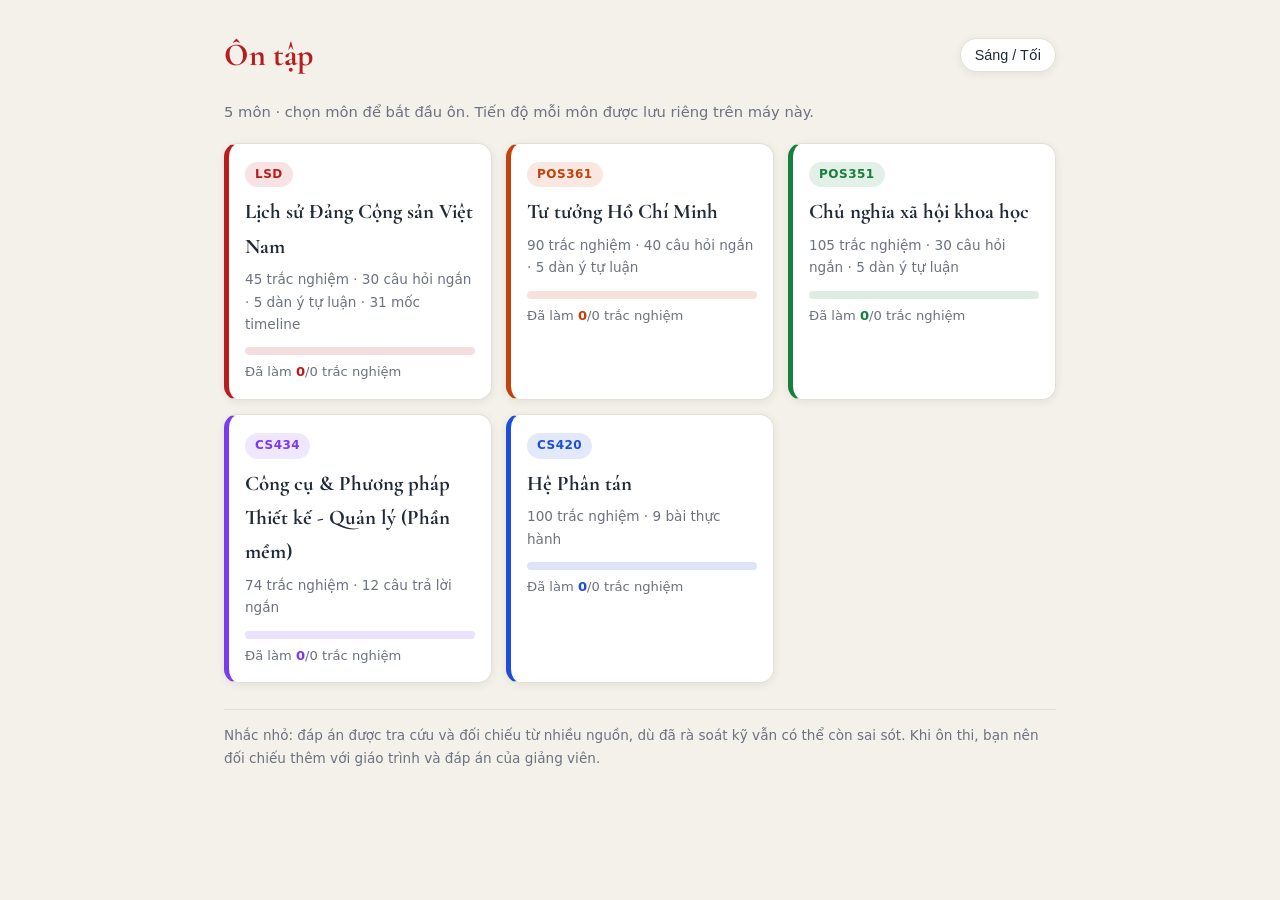
==== commit 36082780: "Fix mapping: landing ve root, LSD ve /lsd/" ====
--- a/index.html
+++ b/index.html
@@ -3,1186 +3,77 @@
 <head>
 <meta charset="UTF-8">
 <meta name="viewport" content="width=device-width, initial-scale=1.0">
-<title>Ôn tập Lịch sử Đảng Cộng sản Việt Nam</title>
+<title>Ôn tập</title>
+<link rel="preconnect" href="https://fonts.googleapis.com">
+<link rel="preconnect" href="https://fonts.gstatic.com" crossorigin>
+<link href="https://fonts.googleapis.com/css2?family=Cormorant+Garamond:wght@600;700&display=swap" rel="stylesheet">
 <style>
 :root{
   --bg:#f4f1ea; --card:#ffffff; --ink:#1f2937; --muted:#6b7280;
-  --accent:#b91c1c; --accent-soft:#fee2e2; --gold:#b45309;
-  --ok:#15803d; --ok-soft:#dcfce7; --bad:#b91c1c; --bad-soft:#fee2e2;
-  --line:#e5e0d5; --shadow:0 2px 10px rgba(0,0,0,.07);
+  --accent:#b91c1c; --line:#e5e0d5; --shadow:0 2px 10px rgba(0,0,0,.07);
 }
 body.dark{
   --bg:#141210; --card:#1f1c18; --ink:#e9e2d6; --muted:#a8a094;
-  --accent:#f87171; --accent-soft:#3b1d1d; --gold:#fbbf24;
-  --ok:#4ade80; --ok-soft:#14331f; --bad:#f87171; --bad-soft:#3b1d1d;
-  --line:#38322a; --shadow:0 2px 10px rgba(0,0,0,.4);
+  --accent:#f87171; --line:#38322a; --shadow:0 2px 10px rgba(0,0,0,.4);
 }
 *{box-sizing:border-box}
 body{margin:0;font-family:"Segoe UI",system-ui,-apple-system,sans-serif;background:var(--bg);color:var(--ink);line-height:1.65}
 .wrap{max-width:860px;margin:0 auto;padding:16px 14px 80px}
 header.top{display:flex;align-items:center;justify-content:space-between;gap:10px;margin-bottom:6px}
-h1{font-size:1.45rem;margin:.4em 0;color:var(--accent)}
-.sub{color:var(--muted);font-size:.92rem;margin:0 0 12px}
+h1{font-family:"Cormorant Garamond",Georgia,serif;font-weight:700;font-size:2rem;margin:.4em 0;color:var(--accent)}
+.sub{color:var(--muted);font-size:.92rem;margin:0 0 18px}
 .theme-btn{background:var(--card);border:1px solid var(--line);color:var(--ink);border-radius:999px;padding:8px 14px;cursor:pointer;font-size:.9rem;box-shadow:var(--shadow)}
-.tabs{display:flex;gap:8px;flex-wrap:wrap;margin:14px 0;position:sticky;top:0;background:var(--bg);padding:10px 0;z-index:5}
-.tab{border:1px solid var(--line);background:var(--card);color:var(--ink);border-radius:999px;padding:9px 16px;cursor:pointer;font-size:.93rem}
-.tab.active{background:var(--accent);color:#fff;border-color:var(--accent);font-weight:600}
-.panel{display:none}.panel.active{display:block}
-.card{background:var(--card);border:1px solid var(--line);border-radius:14px;padding:16px;margin:12px 0;box-shadow:var(--shadow)}
-.chips{display:flex;gap:8px;flex-wrap:wrap;margin:10px 0}
-.chip{border:1px solid var(--line);background:var(--card);color:var(--ink);border-radius:999px;padding:7px 13px;cursor:pointer;font-size:.85rem}
-.chip.active{background:var(--accent);color:#fff;border-color:var(--accent)}
-.q-head{display:flex;justify-content:space-between;align-items:center;gap:8px;margin-bottom:8px}
-.q-tag{font-size:.78rem;color:var(--gold);font-weight:700;text-transform:uppercase;letter-spacing:.4px}
-.q-num{font-size:.82rem;color:var(--muted)}
-.q-text{font-weight:600;margin:0 0 10px;font-size:1.02rem}
-.opt{display:block;width:100%;text-align:left;background:var(--card);border:1px solid var(--line);color:var(--ink);border-radius:10px;padding:10px 12px;margin:7px 0;cursor:pointer;font-size:.95rem;transition:background .15s}
-.opt:hover:not(:disabled){border-color:var(--accent)}
-.opt:disabled{cursor:default;opacity:.95}
-.opt.correct{background:var(--ok-soft);border-color:var(--ok);color:var(--ok);font-weight:600}
-.opt.wrong{background:var(--bad-soft);border-color:var(--bad);color:var(--bad)}
-.tip{display:none;background:var(--accent-soft);border-left:4px solid var(--accent);border-radius:0 10px 10px 0;padding:10px 12px;margin-top:10px;font-size:.9rem}
-.tip.show{display:block}
-.tip b{color:var(--accent)}
-.toolbar{display:flex;gap:8px;flex-wrap:wrap;align-items:center;margin:12px 0}
-.btn{background:var(--accent);color:#fff;border:none;border-radius:999px;padding:9px 18px;cursor:pointer;font-size:.9rem}
-.btn.ghost{background:var(--card);color:var(--ink);border:1px solid var(--line)}
-.score{font-size:.92rem;color:var(--muted)}
-.score b{color:var(--accent)}
-/* muc luc cau hoi + nut len dau trang */
-#qNavFab{position:fixed;right:16px;bottom:74px;width:46px;height:46px;border-radius:50%;background:var(--card);color:var(--ink);border:1px solid var(--line);font-size:20px;line-height:1;cursor:pointer;box-shadow:var(--shadow);z-index:60}
-#qNavOverlay{position:fixed;inset:0;background:rgba(0,0,0,.5);display:none;align-items:center;justify-content:center;z-index:80;padding:16px}
-#qNavOverlay.open{display:flex}
-#qNavPopup{background:var(--card);color:var(--ink);border:1px solid var(--line);border-radius:14px;box-shadow:var(--shadow);max-width:430px;width:100%;max-height:72vh;display:flex;flex-direction:column}
-.qnav-head{display:flex;align-items:center;justify-content:space-between;padding:12px 14px;border-bottom:1px solid var(--line)}
-#qNavClose{border:1px solid var(--line);background:transparent;color:var(--ink);border-radius:8px;width:32px;height:32px;cursor:pointer;font-size:15px;line-height:1}
-#qNav{display:grid;grid-template-columns:repeat(auto-fill,minmax(42px,1fr));gap:8px;padding:14px;overflow-y:auto}
-.qn{padding:8px 0;border:1px solid var(--line);border-radius:8px;background:var(--card);color:var(--ink);font-weight:700;cursor:pointer;font-size:.85rem}
-.qn.ok{background:#16a34a;border-color:#16a34a;color:#fff}
-.qn.bad{background:#dc2626;border-color:#dc2626;color:#fff}
-.qnl{grid-column:1/-1;display:block;width:100%;text-align:left;padding:10px 12px;border:1px solid var(--line);border-radius:10px;background:var(--card);color:var(--ink);cursor:pointer;font-size:.9rem}
-.card.flash{outline:2px solid var(--accent);outline-offset:2px}
-#toTop{position:fixed;right:16px;bottom:16px;width:46px;height:46px;border-radius:50%;border:none;background:var(--accent);color:#fff;font-size:22px;line-height:1;cursor:pointer;box-shadow:var(--shadow);display:none;z-index:60}
-#toTop.show{display:block}
-.acc{border:1px solid var(--line);border-radius:14px;margin:12px 0;background:var(--card);box-shadow:var(--shadow);overflow:hidden}
-.acc-head{padding:15px 16px;cursor:pointer;font-weight:700;display:flex;justify-content:space-between;gap:10px;align-items:center}
-.acc-head:hover{background:var(--accent-soft)}
-.acc-body{display:none;padding:4px 18px 18px}
-.acc.open .acc-body{display:block}
-.acc-body h4{color:var(--accent);margin:14px 0 6px;font-size:.98rem}
-.acc-body ul{margin:6px 0;padding-left:20px}
-.acc-body li{margin:5px 0;font-size:.94rem}
-.kw{background:var(--accent-soft);border-radius:6px;padding:1px 7px;font-size:.88em;color:var(--accent);font-weight:600;white-space:nowrap}
-.tl{position:relative;margin:14px 0 14px 8px;padding-left:22px;border-left:3px solid var(--accent)}
-.tl-item{margin:0 0 16px;position:relative}
-.tl-item::before{content:"";position:absolute;left:-30px;top:6px;width:12px;height:12px;border-radius:50%;background:var(--accent)}
-.tl-year{font-weight:800;color:var(--accent)}
-.formula{background:var(--card);border:1px dashed var(--accent);border-radius:12px;padding:12px 14px;margin:10px 0;font-size:.95rem}
-.formula b{color:var(--accent)}
-.card h3{color:var(--accent);margin:14px 0 8px;font-size:1.02rem}
-.card h3:first-child{margin-top:0}
-.card ul{margin:6px 0;padding-left:20px}
-.card li{margin:6px 0;font-size:.94rem}
-footer.note{margin-top:26px;color:var(--muted);font-size:.85rem;border-top:1px solid var(--line);padding-top:14px}
-@media(max-width:640px){
-  .wrap{padding:12px 10px 60px}
-  h1{font-size:1.15rem}
-  .sub{font-size:.84rem}
-  header.top{align-items:flex-start}
-  .theme-btn{padding:7px 12px;font-size:.8rem;flex:0 0 auto}
-  .tabs{flex-wrap:nowrap;overflow-x:auto;gap:6px;padding:8px 2px;scrollbar-width:none;-webkit-overflow-scrolling:touch}
-  .tabs::-webkit-scrollbar{display:none}
-  .tab{flex:0 0 auto;padding:8px 13px;font-size:.84rem}
-  .chips{gap:6px}
-  .chip{padding:6px 11px;font-size:.8rem}
-  .toolbar{gap:6px}
-  .btn{padding:8px 14px;font-size:.84rem}
-  .score{font-size:.84rem;width:100%}
-  .card{padding:13px 12px}
-  .q-text{font-size:.97rem}
-  .q-head{flex-wrap:wrap;gap:4px}
-  .q-num{font-size:.74rem}
-  .opt{padding:9px 10px;font-size:.9rem}
-  .tip{font-size:.86rem}
-  .acc-head{padding:13px 14px;font-size:.94rem}
-  .tl{margin-left:4px}
-}
+.grid{display:grid;grid-template-columns:repeat(auto-fill,minmax(240px,1fr));gap:14px}
+.card{display:block;background:var(--card);border:1px solid var(--line);border-left:5px solid var(--ac);border-radius:14px;padding:16px;text-decoration:none;color:var(--ink);box-shadow:var(--shadow);transition:transform .15s}
+.card:hover{transform:translateY(-3px)}
+.code{display:inline-block;font-size:.75rem;font-weight:700;letter-spacing:.5px;color:var(--ac);background:color-mix(in srgb,var(--ac) 12%,transparent);border-radius:999px;padding:3px 10px;margin-bottom:8px}
+.card h2{font-family:"Cormorant Garamond",Georgia,serif;font-weight:700;font-size:1.3rem;margin:0 0 4px}
+.meta{font-size:.85rem;color:var(--muted);margin:0 0 12px}
+.prog{height:8px;border-radius:99px;background:color-mix(in srgb,var(--ac) 15%,transparent);overflow:hidden;margin-bottom:6px}
+.prog i{display:block;height:100%;width:0;background:var(--ac);border-radius:99px;transition:width .4s}
+.ptext{font-size:.82rem;color:var(--muted);margin:0}
+.ptext b{color:var(--ac)}
+.note{margin-top:26px;font-size:.85rem;color:var(--muted);border-top:1px solid var(--line);padding-top:14px}
 </style>
 </head>
 <body>
 <div class="wrap">
-<header class="top">
-  <div>
-    <h1>Ôn tập Lịch sử Đảng Cộng sản Việt Nam</h1>
-    <p class="sub">45 trắc nghiệm &middot; 30 câu hỏi ngắn &middot; 5 dàn ý tự luận &middot; timeline 31 mốc &middot; ý chính bắt buộc thuộc</p>
-    <p style="margin:0 0 12px"><a href="../" style="color:var(--accent);font-size:.9rem">&larr; Trang chủ</a> &middot; <a href="../pos361/" style="color:var(--accent);font-size:.9rem">Tư tưởng Hồ Chí Minh</a> &middot; <a href="../pos351/" style="color:var(--accent);font-size:.9rem">CNXH khoa học</a> &middot; <a href="../cs420/" style="color:var(--accent);font-size:.9rem">Hệ Phân tán – CS420</a> &middot; <a href="../cs434/" style="color:var(--accent);font-size:.9rem">CS434</a></p>
-  </div>
-  <button class="theme-btn" id="themeBtn" title="Đổi giao diện sáng/tối">Sáng / Tối</button>
-</header>
-
-<nav class="tabs">
-  <button class="tab active" data-tab="quiz">Trắc nghiệm (45)</button>
-  <button class="tab" data-tab="flash">Câu hỏi ngắn (30)</button>
-  <button class="tab" data-tab="essay">Tự luận (5)</button>
-  <button class="tab" data-tab="timeline">Timeline (31)</button>
-  <button class="tab" data-tab="keys">Ý chính</button>
-</nav>
-
-<!-- ============ QUIZ ============ -->
-<section class="panel active" id="panel-quiz">
-  <div class="chips" id="chapChips"></div>
-  <div class="toolbar">
-    <button class="btn ghost" id="shuffleBtn">Xáo trộn</button>
-    <button class="btn ghost" id="wrongBtn">Chỉ ôn câu sai (<span id="wrongCount">0</span>)</button>
-    <button class="btn ghost" id="resetBtn">Làm lại</button>
-    <span class="score" id="scoreLine">Đã làm <b>0</b>/45 &middot; Đúng <b>0</b></span>
-  </div>
-  <p class="sub">Nhắc nhỏ: đáp án được tra cứu và đối chiếu từ nhiều nguồn trên mạng, dù đã rà soát kỹ vẫn có thể còn sai sót. Khi ôn thi, bạn nên đối chiếu thêm với giáo trình và đáp án của giảng viên.</p>
-  <div id="quizList"></div>
-</section>
-
-<!-- ============ CÂU HỎI NGẮN ============ -->
-<section class="panel" id="panel-flash">
-  <div class="toolbar">
-    <button class="btn ghost" id="fcShuffle">Xáo trộn thứ tự</button>
-    <span class="score">Đáp án hiện ngay bên dưới mỗi câu hỏi</span>
-  </div>
-  <div id="flashList"></div>
-</section>
-
-<!-- ============ ESSAY ============ -->
-<section class="panel" id="panel-essay">
-  <p class="sub">Chạm vào từng đề để mở dàn ý từ khóa. Đoạn <b>liên hệ bản thân / sinh viên</b> dùng chung cho cả 5 đề.</p>
-  <div id="essayList"></div>
-</section>
-
-<!-- ============ TIMELINE ============ -->
-<section class="panel" id="panel-timeline">
-  <div class="card">
-    <h3 style="margin-top:0">Dòng thời gian 1925 – 2016</h3>
-    <div class="tl" id="tlList"></div>
-  </div>
-</section>
-
-<!-- ============ KEY POINTS ============ -->
-<section class="panel" id="panel-keys">
-  <div class="card">
-    <h3 id="keysec-0">A. Số phải thuộc lòng</h3>
-    <ul>
-      <li><b>3/2/1930</b>: thành lập Đảng &middot; <b>10/1930</b>: Luận cương chính trị</li>
-      <li><b>22/12/1944</b>: thành lập quân đội &middot; <b>19/12/1946</b>: Toàn quốc kháng chiến</li>
-      <li><b>2/9/1945</b>: Tuyên ngôn Độc lập &middot; <b>3/9/1945</b>: diệt 3 giặc</li>
-      <li><b>2/1951</b>: Đại hội II &middot; <b>9/1960</b>: Đại hội III &middot; <b>20/12/1960</b>: MTDTGPMN</li>
-      <li><b>27/1/1973</b>: Hiệp định Paris &middot; <b>30/4/1975</b>: toàn thắng</li>
-      <li><b>1976</b>: ĐH IV (toàn thắng, 2 nhiệm vụ) &middot; <b>1986</b>: ĐH VI (đổi mới)</li>
-      <li><b>1991</b>: ĐH VII (Cương lĩnh 91) &middot; <b>2006</b>: ĐH X (đảng viên làm KTTN)</li>
-      <li><b>2011</b>: ĐH XI (Cương lĩnh 2011, 3 đột phá) &middot; <b>2016</b>: ĐH XII (hội nhập KT trọng tâm)</li>
-    </ul>
-    <h3 id="keysec-1">B. Người – việc</h3>
-    <ul>
-      <li><b>Nguyễn Ái Quốc</b>: chủ trì Hội nghị thành lập Đảng + soạn Cương lĩnh chính trị đầu tiên</li>
-      <li><b>Trần Phú</b>: soạn Luận cương 10/1930 + Tổng Bí thư đầu tiên</li>
-      <li><b>Trường Chinh</b>: Đề cương văn hóa 1943 + "Kháng chiến nhất định thắng lợi" (1947)</li>
-      <li><b>Hồ Chí Minh</b>: Tuyên ngôn 2/9 + Lời kêu gọi 19/12/1946 + Chủ tịch Ủy ban dân tộc giải phóng</li>
-      <li><b>Phạm Văn Đồng</b>: trưởng đoàn Giơnevơ &middot; <b>Nguyễn Hữu Thọ</b>: Chủ tịch MTDTGPMN &middot; <b>Nguyễn Văn Tố</b>: Chủ tịch Ban Thường trực QH khóa I</li>
-    </ul>
-    <h3 id="keysec-2">C. Cụm từ khóa (thấy là nhận ra đáp án)</h3>
-    <ul>
-      <li><i>"điều kiện cốt yếu"</i> &rarr; vai trò lãnh đạo của Đảng (Luận cương 1930)</li>
-      <li><i>"đi tới xã hội cộng sản"</i> &rarr; Cương lĩnh chính trị (Nguyễn Ái Quốc)</li>
-      <li><i>"nhân tố hàng đầu"</i> &rarr; vai trò Đảng trong kháng chiến chống Mỹ</li>
-      <li><i>"toàn dân, toàn diện, lâu dài, dựa vào sức mình là chính"</i> &rarr; đường lối kháng chiến chống Pháp</li>
-      <li><i>"sức dân, tài dân, lực dân"</i> &rarr; kháng chiến toàn dân</li>
-      <li><i>"Nam Bắc nhất định sum họp một nhà"</i> &rarr; Đại hội III</li>
-      <li><i>"Dân giàu, nước mạnh, dân chủ, công bằng, văn minh"</i> &rarr; mục tiêu KTTT / đặc trưng CNXH</li>
-      <li><i>"vừa hợp tác vừa đấu tranh"</i> &rarr; nguyên tắc đối ngoại</li>
-      <li><i>"động lực quan trọng"</i> &rarr; vai trò kinh tế tư nhân</li>
-      <li><i>"trọng tâm là con người"</i> &rarr; xây dựng văn hóa</li>
-    </ul>
-    <h3 id="keysec-3">D. Công thức đếm số lượng</h3>
-    <ul>
-      <li><b>Số 3</b>: 3 tổ chức cộng sản (1929) &middot; 3 giặc &middot; 3 văn kiện kháng chiến &middot; 3 lực lượng vũ trang &middot; 3 đột phá &middot; 3 nguyên tắc văn hóa &middot; 3 yếu tố ra đời Đảng &middot; 3 thắng lợi vĩ đại</li>
-      <li><b>Số 4</b>: 4 nhiệm vụ "Kháng chiến, kiến quốc" &middot; 4 thành phần kinh tế</li>
-      <li><b>Số 5</b>: 5 yếu tố tăng trưởng (quyết định: <b>con người</b>) &middot; 5 bài học đổi mới &middot; 5 mặt thành tựu đổi mới</li>
-      <li><b>Số 2</b>: 2 nhiệm vụ chiến lược &middot; 2 chiến lược kháng chiến chống Mỹ &middot; 2 đặc trưng Cương lĩnh 2011</li>
-      <li><b>12</b> ngày đêm (ĐBP trên không) &middot; <b>55</b> ngày đêm (tổng tiến công 1975)</li>
-    </ul>
-  </div>
-  <div class="card">
-    <h3 id="keysec-4">E. 12 cặp dễ nhầm (đề hay gài bẫy ở đây)</h3>
-    <ul>
-      <li><b>Nguyễn Ái Quốc vs Trần Phú</b>: NAQ = chủ trì Hội nghị thành lập Đảng + soạn Cương lĩnh; Trần Phú = soạn Luận cương 10/1930 + Tổng Bí thư đầu tiên.</li>
-      <li><b>Cương lĩnh vs Luận cương</b>: Cương lĩnh (NAQ): <i>"đi tới xã hội cộng sản"</i>; Luận cương (Trần Phú): <i>"điều kiện cốt yếu"</i>.</li>
-      <li><b>Hội nghị 6/1–7/2/1930 vs ngày thành lập Đảng 3/2/1930</b>: hội nghị họp dài, lấy 3/2 làm mốc.</li>
-      <li><b>22/12/1944</b> (quân đội) <b>vs 19/12/1946</b> (kháng chiến): cách nhau đúng 2 năm, đều tháng 12.</li>
-      <li><b>3 giặc</b> (3/9/1945) <b>vs 4 nhiệm vụ</b> Kháng chiến, kiến quốc (25/11/1945).</li>
-      <li><b>Mở màn 1975 = Tây Nguyên</b> (Phước Long chỉ là trận đầu 1/1975).</li>
-      <li><b>Điện Biên Phủ trên không</b>: thực tế 18–29/12/1972; trong đề chọn <b>A (18–30/12)</b>.</li>
-      <li><b>26/4</b> (chiến dịch HCM bắt đầu) <b>vs 30/4</b> (toàn thắng).</li>
-      <li><b>Các Đại hội</b>: IV = toàn thắng + 2 nhiệm vụ; VI = đổi mới; VII = Cương lĩnh 1991; X = đảng viên làm KTTN; XI = Cương lĩnh 2011 + 3 đột phá; XII = hội nhập KT trọng tâm.</li>
-      <li><b>"điều kiện cốt yếu"</b> (Luận cương 1930) <b>vs "nhân tố hàng đầu"</b> (Đảng trong kháng chiến chống Mỹ).</li>
-      <li><b>Quốc dân Đại hội</b> (16/8/1945, Tân Trào) <b>vs Quốc hội khóa I</b> (2/3/1946).</li>
-      <li><b>3 văn kiện kháng chiến chống Pháp</b> là một cụm — đừng nhầm <i>Kháng chiến nhất định thắng lợi</i> (1947) là văn kiện duy nhất.</li>
-    </ul>
-  </div>
-  <footer class="note">Hai câu cần nhớ kỹ: <b>Câu 2</b> (phương pháp nghiên cứu &rarr; đáp án C, gồm 4 phương pháp) và <b>Câu 26</b> (thực tế "Điện Biên Phủ trên không" 18–29/12/1972 nhưng trong đề chọn <b>A: 18–30/12/1972</b>).</footer>
-</section>
+  <header class="top">
+    <h1>Ôn tập</h1>
+    <button class="theme-btn" id="themeBtn" title="Đổi giao diện sáng/tối">Sáng / Tối</button>
+  </header>
+  <p class="sub">5 môn &middot; chọn môn để bắt đầu ôn. Tiến độ mỗi môn được lưu riêng trên máy này.</p>
+  <div class="grid" id="grid"></div>
+  <p class="note">Nhắc nhỏ: đáp án được tra cứu và đối chiếu từ nhiều nguồn, dù đã rà soát kỹ vẫn có thể còn sai sót. Khi ôn thi, bạn nên đối chiếu thêm với giáo trình và đáp án của giảng viên.</p>
 </div>
-
-<button id="toTop" title="Lên đầu trang" aria-label="Lên đầu trang">↑</button>
-<button id="qNavFab" title="Mục lục câu hỏi" aria-label="Mục lục câu hỏi">☰</button>
-<div id="qNavOverlay"><div id="qNavPopup" role="dialog" aria-label="Mục lục câu hỏi"><div class="qnav-head"><b id="qNavTitle">Mục lục</b><button id="qNavClose" aria-label="Đóng">✕</button></div><div id="qNav"></div></div></div>
 <script>
-"use strict";
-var FC_RAW = [
- [
-  "Câu 61. Đối tượng nghiên cứu của khoa học Lịch sử Đảng?",
-  "Sự ra đời, phát triển và hoạt động lãnh đạo của Đảng qua các thời kỳ lịch sử."
- ],
- [
-  "Câu 62. Hội nghị thành lập Đảng: thời gian, địa điểm, thành phần?",
-  "6/1–7/2/1930, tại Cửu Long (Hồng Kông). 2 đại biểu Đông Dương Cộng sản Đảng (Trịnh Đình Cửu, Nguyễn Đức Cảnh) + 2 đại biểu An Nam Cộng sản Đảng (Châu Văn Liêm, Nguyễn Thiệu). Nguyễn Ái Quốc chủ trì."
- ],
- [
-  "Câu 63. Cương lĩnh chính trị: nhiệm vụ chủ yếu trước mắt?",
-  "Đánh đổ đế quốc chủ nghĩa Pháp và bọn phong kiến, làm cho nước Nam được hoàn toàn độc lập."
- ],
- [
-  "Câu 64. Cương lĩnh: lực lượng cách mạng?",
-  "Công nhân, nông dân là lực lượng cơ bản, giai cấp công nhân lãnh đạo; đoàn kết mọi giai cấp, lực lượng tiến bộ, yêu nước."
- ],
- [
-  "Câu 65. Quy luật ra đời của Đảng Cộng sản Việt Nam?",
-  "Sự kết hợp 3 yếu tố: Chủ nghĩa Mác-Lênin + phong trào công nhân + phong trào yêu nước."
- ],
- [
-  "Câu 66. Luận cương 10/1930 xác định vai trò lãnh đạo của Đảng?",
-  "Sự lãnh đạo của Đảng là điều kiện cốt yếu cho thắng lợi của cách mạng."
- ],
- [
-  "Câu 67. Chuyển hướng chiến lược 1939–1945: nhiệm vụ trung tâm?",
-  "Xúc tiến chuẩn bị khởi nghĩa vũ trang."
- ],
- [
-  "Câu 68. Ý nghĩa chủ trương chuyển hướng chiến lược 1939–1945?",
-  "Là ngọn cờ dẫn đường cho nhân dân tiến lên đánh Pháp, đuổi Nhật, giành độc lập cho dân tộc và tự do cho nhân dân."
- ],
- [
-  "Câu 69. Đề cương văn hóa 1943 (Trường Chinh): 3 nguyên tắc?",
-  "Dân tộc hóa – Khoa học hóa – Đại chúng hóa."
- ],
- [
-  "Câu 70. Ý nghĩa Tuyên ngôn Độc lập 2/9/1945?",
-  "Tuyên bố sự ra đời của nước Việt Nam Dân chủ Cộng hòa; khẳng định quyền độc lập, tự do của dân tộc và ý chí bảo vệ nền độc lập."
- ],
- [
-  "Câu 71. 3/9/1945: nhiệm vụ văn hóa?",
-  "Chống nạn mù chữ và giáo dục lại tinh thần nhân dân."
- ],
- [
-  "Câu 72. Chỉ thị Kháng chiến, kiến quốc: 4 nhiệm vụ?",
-  "Củng cố chính quyền cách mạng; chống thực dân Pháp xâm lược; bài trừ nội phản; cải thiện đời sống nhân dân."
- ],
- [
-  "Câu 73. Đại hội II: thời gian, địa điểm?",
-  "11–19/2/1951, tại xã Vinh Quang (nay là Kim Bình), tỉnh Tuyên Quang."
- ],
- [
-  "Câu 74. Thế nào là kháng chiến toàn dân?",
-  "Đem toàn bộ sức dân, tài dân, lực dân; động viên toàn dân tích cực tham gia kháng chiến."
- ],
- [
-  "Câu 75. Ý nghĩa Hội nghị Giơnevơ 1954?",
-  "Mở ra trang sử mới cho dân tộc; mở đường cho đấu tranh giành độc lập, thống nhất hoàn toàn của nhân dân 3 nước Đông Dương."
- ],
- [
-  "Câu 76. Trưởng đoàn Việt Nam tại Hội nghị Giơnevơ?",
-  "Phạm Văn Đồng."
- ],
- [
-  "Câu 77. Đường lối kháng chiến chống Pháp?",
-  "Toàn dân, toàn diện, lâu dài, dựa vào sức mình là chính."
- ],
- [
-  "Câu 78. Đại hội III (9/1960): triển vọng kháng chiến chống Mỹ?",
-  "Thắng lợi cuối cùng nhất định thuộc về nhân dân ta, Nam Bắc nhất định sum họp một nhà."
- ],
- [
-  "Câu 79. 15/2/1961: tên gọi thống nhất lực lượng vũ trang miền Nam?",
-  "Quân giải phóng miền Nam Việt Nam."
- ],
- [
-  "Câu 80. Tổng tiến công 1975 diễn ra khi nào?",
-  "55 ngày đêm, từ 10/3 đến 30/4/1975."
- ],
- [
-  "Câu 81. Mục tiêu kinh tế thị trường định hướng xã hội chủ nghĩa?",
-  "Dân giàu, nước mạnh, dân chủ, công bằng, văn minh."
- ],
- [
-  "Câu 82. 5 yếu tố tăng trưởng? Yếu tố quyết định?",
-  "Vốn; khoa học và công nghệ; con người; cơ cấu kinh tế; thể chế chính trị và quản lý nhà nước. Quyết định: con người."
- ],
- [
-  "Câu 83. Đối tác trong đối ngoại hiện nay (Hội nghị Trung ương 8 khóa XI)?",
-  "Những ai tôn trọng độc lập, chủ quyền, thiết lập và mở rộng quan hệ hữu nghị, hợp tác, bình đẳng, cùng có lợi với Việt Nam."
- ],
- [
-  "Câu 84. Mục tiêu tổng quát của đổi mới?",
-  "Xây dựng thành công chủ nghĩa xã hội và bảo vệ vững chắc Tổ quốc Việt Nam xã hội chủ nghĩa."
- ],
- [
-  "Câu 85. Đại hội VII (1991) thông qua văn kiện nào?",
-  "Cương lĩnh xây dựng đất nước trong thời kỳ quá độ lên chủ nghĩa xã hội (1991)."
- ],
- [
-  "Câu 86. Cương lĩnh 2011 bổ sung đặc trưng mới nào?",
-  "2 đặc trưng: Dân giàu, nước mạnh, dân chủ, công bằng, văn minh + Nhà nước pháp quyền xã hội chủ nghĩa của nhân dân, do nhân dân, vì nhân dân."
- ],
- [
-  "Câu 87. 4 thành phần kinh tế (Đại hội XII)?",
-  "Kinh tế nhà nước; kinh tế tập thể; kinh tế tư nhân; kinh tế có vốn đầu tư nước ngoài."
- ],
- [
-  "Câu 88. Động lực công nghiệp hóa, hiện đại hóa (Đại hội XII)?",
-  "Khoa học, công nghệ, tri thức và nguồn nhân lực chất lượng cao."
- ],
- [
-  "Câu 89. Quan hệ hội nhập kinh tế với các lĩnh vực khác (Đại hội XII)?",
-  "Hội nhập kinh tế là trọng tâm; hội nhập các lĩnh vực khác phải tạo thuận lợi cho hội nhập kinh tế."
- ],
- [
-  "Câu 90. 3 thắng lợi vĩ đại từ 1930 đến nay?",
-  "cách mạng Tháng Tám 1945; kháng chiến giải phóng dân tộc và bảo vệ Tổ quốc (chống Pháp, chống Mỹ); sự nghiệp đổi mới."
- ]
-];;
-
-var QZ_RAW = [
- {
-  "q": "Câu 1. Nhiệm vụ của khoa học Lịch sử Đảng Cộng sản Việt Nam?",
-  "o": [
-   "Trình bày có hệ thống Cương lĩnh, đường lối của Đảng",
-   "Tái hiện tiến trình lịch sử lãnh đạo, đấu tranh của Đảng",
-   "Tổng kết lịch sử của Đảng",
-   "Tất cả các phương án đều đúng"
-  ],
-  "a": 3,
-  "c": 1,
-  "tip": "3 nhiệm vụ gộp 1: trình bày – tái hiện – tổng kết."
- },
- {
-  "q": "Câu 2. Phương pháp nghiên cứu môn Lịch sử Đảng gồm những phương pháp nào?",
-  "o": [
-   "phương pháp lịch sử; phương pháp lôgic",
-   "phương pháp lịch sử; phương pháp lôgic; phương pháp tổng kết thực tiễn lịch sử",
-   "phương pháp lịch sử; phương pháp lôgic; phương pháp tổng kết thực tiễn lịch sử; phương pháp so sánh",
-   "phương pháp lôgic; phương pháp tổng kết thực tiễn lịch sử; phương pháp so sánh"
-  ],
-  "a": 2,
-  "c": 1,
-  "tip": "Nhớ 4 chữ: Sử – Logic – Tổng kết – So sánh."
- },
- {
-  "q": "Câu 3. Chức năng của khoa học Lịch sử Đảng Cộng sản Việt Nam?",
-  "o": [
-   "Nhận thức; giáo dục; dự báo và phê phán",
-   "Nhận thức; giáo dục",
-   "Giáo dục; dự báo và phê phán",
-   "Nhận thức; dự báo và phê phán"
-  ],
-  "a": 0,
-  "c": 1,
-  "tip": "3 chức năng: nhận thức – giáo dục – dự báo và phê phán. Đáp án A gộp đủ cả 3."
- },
- {
-  "q": "Câu 4. Năm 1929 ở Việt Nam đã xuất hiện các tổ chức cộng sản nào?",
-  "o": [
-   "Đông Dương Cộng sản Đảng",
-   "An Nam Cộng sản Đảng",
-   "Đông Dương Cộng sản Liên đoàn",
-   "Tất cả các phương án đều đúng"
-  ],
-  "a": 3,
-  "c": 1,
-  "tip": "Năm 1929 có 3 tổ chức cộng sản ra đời: Đông Dương Cộng sản Đảng (tháng 6), An Nam Cộng sản Đảng (tháng 8), Đông Dương Cộng sản Liên đoàn (tháng 9)."
- },
- {
-  "q": "Câu 5. Hội nghị thành lập Đảng năm 1930 do ai chủ trì?",
-  "o": [
-   "Nguyễn Đức Cảnh",
-   "Trịnh Đình Cửu",
-   "Nguyễn Ái Quốc",
-   "Trần Phú"
-  ],
-  "a": 2,
-  "c": 1,
-  "tip": "Người sáng lập thì chủ trì."
- },
- {
-  "q": "Câu 6. Đảng Cộng sản Việt Nam thành lập ngày, tháng, năm nào?",
-  "o": [
-   "3/2/1930",
-   "6/2/1930",
-   "24/2/1930",
-   "7/3/1930"
-  ],
-  "a": 0,
-  "c": 1,
-  "tip": "Hội nghị hợp nhất họp tại Cửu Long (Hương Cảng, Trung Quốc); lấy ngày 3/2/1930 làm ngày thành lập Đảng."
- },
- {
-  "q": "Câu 7. Cương lĩnh chính trị đầu tiên xác định phương hướng chiến lược là gì?",
-  "o": [
-   "Tư sản dân quyền cách mạng và thổ địa cách mạng để đi tới xã hội cộng sản",
-   "Tư sản dân quyền cách mạng và thổ địa cách mạng",
-   "Thổ địa cách mạng",
-   "Tư sản dân quyền"
-  ],
-  "a": 0,
-  "c": 1,
-  "tip": "Thấy cụm đi tới xã hội cộng sản là Cương lĩnh."
- },
- {
-  "q": "Câu 8. Ai là Tổng Bí thư đầu tiên của Đảng?",
-  "o": [
-   "Trịnh Đình Cửu",
-   "Trần Phú",
-   "Lê Hồng Phong",
-   "Hà Huy Tập"
-  ],
-  "a": 1,
-  "c": 1,
-  "tip": "Trần Phú = Luận cương + Tổng Bí thư đầu tiên."
- },
- {
-  "q": "Câu 9. Khi nào phong trào công nhân Việt Nam hoàn toàn trở thành phong trào tự giác?",
-  "o": [
-   "1920 (Công hội Sài Gòn)",
-   "1925 (bãi công Ba Son)",
-   "1929 (3 tổ chức cộng sản)",
-   "1930 (Đảng ra đời)"
-  ],
-  "a": 3,
-  "c": 1,
-  "tip": "Phân biệt: bãi công Ba Son (8/1925) chỉ là bước đầu chuyển sang tự giác; phong trào hoàn toàn tự giác khi Đảng ra đời (1930)."
- },
- {
-  "q": "Câu 10. Luận cương chính trị tháng 10/1930 do ai soạn thảo?",
-  "o": [
-   "Trần Phú",
-   "Nguyễn Ái Quốc",
-   "Trịnh Đình Cửu",
-   "Nguyễn Đức Cảnh"
-  ],
-  "a": 0,
-  "c": 1,
-  "tip": "Nhớ cặp: Nguyễn Ái Quốc – Cương lĩnh; Trần Phú – Luận cương + Tổng Bí thư đầu tiên."
- },
- {
-  "q": "Câu 11. Vai trò lãnh đạo của Đảng trong Luận cương 10/1930 được xác định thế nào?",
-  "o": [
-   "Sự lãnh đạo của Đảng là điều kiện cốt yếu cho thắng lợi của cách mạng Việt Nam",
-   "Làm cách mạng tư sản dân quyền và thổ địa cách mạng",
-   "Đoàn kết rộng rãi các tầng lớp nhân dân",
-   "Đánh đuổi thực dân Pháp xâm lược"
-  ],
-  "a": 0,
-  "c": 1,
-  "tip": "Cụm từ khóa: điều kiện cốt yếu."
- },
- {
-  "q": "Câu 12. Chương trình hành động 6/1932 của Đảng Cộng sản Đông Dương gồm nội dung nào?",
-  "o": [
-   "Đòi các quyền tự do tổ chức, xuất bản, ngôn luận, đi lại...",
-   "Bỏ thuế thân, thuế ngụ cư và các thứ thuế vô lý",
-   "Bỏ độc quyền về rượu, muối, thuốc phiện",
-   "Tất cả các phương án đều đúng"
-  ],
-  "a": 3,
-  "c": 1,
-  "tip": "3 nhóm: tự do – thuế – độc quyền."
- },
- {
-  "q": "Câu 13. Quốc dân Đại hội 16/8/1945 tại Tân Trào quyết định những vấn đề gì?",
-  "o": [
-   "Tán thành tổng khởi nghĩa và 10 chính sách của Việt Minh",
-   "Đặt tên nước Việt Nam Dân chủ Cộng hòa, quốc kỳ, quốc ca",
-   "Lập Ủy ban dân tộc giải phóng (Hồ Chí Minh chủ tịch)",
-   "Tất cả các phương án đều đúng"
-  ],
-  "a": 3,
-  "c": 1,
-  "tip": "16/8/1945 Tân Trào: tán thành tổng khởi nghĩa + 10 chính sách Việt Minh + lập Ủy ban dân tộc giải phóng."
- },
- {
-  "q": "Câu 14. Ủy ban dân tộc giải phóng do ai làm chủ tịch?",
-  "o": [
-   "Hồ Chí Minh",
-   "Phạm Văn Đồng",
-   "Võ Nguyên Giáp",
-   "Trường Chinh"
-  ],
-  "a": 0,
-  "c": 1,
-  "tip": "Hồ Chí Minh làm Chủ tịch Ủy ban dân tộc giải phóng."
- },
- {
-  "q": "Câu 15. Việt Nam Tuyên truyền giải phóng quân thành lập ngày nào?",
-  "o": [
-   "19/12/1944",
-   "20/12/1944",
-   "21/12/1944",
-   "22/12/1944"
-  ],
-  "a": 3,
-  "c": 1,
-  "tip": "22/12/1944: Đội Việt Nam Tuyên truyền Giải phóng quân thành lập tại Cao Bằng (34 chiến sĩ)."
- },
- {
-  "q": "Câu 16. Chỉ thị Kháng chiến, kiến quốc (25/11/1945): ai là kẻ thù chính?",
-  "o": [
-   "Phát xít Nhật",
-   "Quân đội Tưởng Giới Thạch",
-   "Thực dân Pháp xâm lược",
-   "Thực dân Anh"
-  ],
-  "a": 2,
-  "c": 2,
-  "tip": "25-11: Pháp là thù chính."
- },
- {
-  "q": "Câu 17. Lời kêu gọi Toàn quốc kháng chiến viết ngày nào?",
-  "o": [
-   "18/12/1946",
-   "19/12/1946",
-   "20/12/1946",
-   "21/12/1946"
-  ],
-  "a": 1,
-  "c": 2,
-  "tip": "Tối 19/12/1946, Hồ Chí Minh ra Lời kêu gọi toàn quốc kháng chiến, mở đầu kháng chiến chống Pháp."
- },
- {
-  "q": "Câu 18. Đường lối kháng chiến (1945–1954) thể hiện tập trung trong văn kiện nào?",
-  "o": [
-   "Toàn dân kháng chiến (12/12/1946)",
-   "Lời kêu gọi toàn quốc kháng chiến (19/12/1946)",
-   "Kháng chiến nhất định thắng lợi (1947)",
-   "Tất cả các phương án đều đúng"
-  ],
-  "a": 3,
-  "c": 2,
-  "tip": "Đường lối kháng chiến = cả 3 văn kiện: Toàn dân kháng chiến + Lời kêu gọi 19/12/1946 + Kháng chiến nhất định thắng lợi."
- },
- {
-  "q": "Câu 19. 3/9/1945, Chính phủ lâm thời xác định nhiệm vụ lớn trước mắt nào?",
-  "o": [
-   "Diệt giặc đói",
-   "Diệt giặc dốt",
-   "Diệt giặc ngoại xâm",
-   "Tất cả các phương án đều đúng"
-  ],
-  "a": 3,
-  "c": 2,
-  "tip": "3-9: 3 giặc."
- },
- {
-  "q": "Câu 20. Chủ tịch Ban Thường trực Quốc hội khóa I là ai?",
-  "o": [
-   "Trường Chinh",
-   "Phạm Văn Đồng",
-   "Huỳnh Thúc Kháng",
-   "Nguyễn Văn Tố"
-  ],
-  "a": 3,
-  "c": 2,
-  "tip": "2-3-46: Nguyễn Văn Tố."
- },
- {
-  "q": "Câu 21. Lực lượng vũ trang trong kháng chiến chống Pháp gồm?",
-  "o": [
-   "Bộ đội chủ lực",
-   "Bộ đội địa phương",
-   "Dân quân du kích",
-   "Tất cả các phương án đều đúng"
-  ],
-  "a": 3,
-  "c": 2,
-  "tip": "Nhớ 3 thứ quân: chủ lực + địa phương + dân quân du kích."
- },
- {
-  "q": "Câu 22. 9/1954, nhiệm vụ chủ yếu trước mắt của miền Bắc là gì?",
-  "o": [
-   "Hàn gắn vết thương chiến tranh, phục hồi kinh tế",
-   "Giảm tô, giảm tức và cải cách ruộng đất",
-   "Đưa miền Bắc tiến lên chủ nghĩa xã hội",
-   "Xây dựng văn hóa mới, con người mới"
-  ],
-  "a": 0,
-  "c": 2,
-  "tip": "Sau Hiệp định Giơnevơ (1954), miền Bắc: hàn gắn vết thương chiến tranh, khôi phục kinh tế quốc dân."
- },
- {
-  "q": "Câu 23. 9/1954, nhiệm vụ cụ thể của cách mạng miền Nam là gì?",
-  "o": [
-   "Đấu tranh đòi thi hành Hiệp định",
-   "Chuyển hướng công tác",
-   "Tập hợp mọi lực lượng dân tộc, dân chủ...",
-   "Tất cả các phương án đều đúng"
-  ],
-  "a": 3,
-  "c": 2,
-  "tip": "Miền Nam sau 1954: đấu tranh đòi thi hành Hiệp định Giơnevơ."
- },
- {
-  "q": "Câu 24. Chủ tịch Mặt trận Dân tộc Giải phóng miền Nam là ai?",
-  "o": [
-   "Nguyễn Thị Bình",
-   "Nguyễn Thị Định",
-   "Huỳnh Tấn Phát",
-   "Nguyễn Hữu Thọ"
-  ],
-  "a": 3,
-  "c": 2,
-  "tip": "20/12/1960: Mặt trận Dân tộc Giải phóng miền Nam thành lập; Nguyễn Hữu Thọ làm Chủ tịch."
- },
- {
-  "q": "Câu 25. Đại hội III họp tháng năm nào?",
-  "o": [
-   "8/1960",
-   "9/1960",
-   "10/1960",
-   "11/1960"
-  ],
-  "a": 1,
-  "c": 2,
-  "tip": "60 – Đại hội III."
- },
- {
-  "q": "Câu 26. Trận Điện Biên Phủ trên không diễn ra thời gian nào?",
-  "o": [
-   "18–30/12/1972",
-   "18–24/12/1972",
-   "18–26/12/1972",
-   "18–28/12/1972"
-  ],
-  "a": 0,
-  "c": 2,
-  "tip": "Thực tế Mỹ ném bom 18–29/12/1972 (12 ngày đêm), ngừng ném bom ngày 30/12; trong 4 đáp án của đề thì A gần đúng nhất."
- },
- {
-  "q": "Câu 27. Hiệp định Paris ký ngày nào?",
-  "o": [
-   "27/1/1973",
-   "28/1/1973",
-   "29/1/1973",
-   "30/1/1973"
-  ],
-  "a": 0,
-  "c": 2,
-  "tip": "27-1-73."
- },
- {
-  "q": "Câu 28. Tổng tiến công 1975 mở màn bằng chiến dịch nào?",
-  "o": [
-   "Giải phóng Phước Long",
-   "Tiến công Đà Nẵng",
-   "Tây Nguyên",
-   "Tiến công Huế"
-  ],
-  "a": 2,
-  "c": 2,
-  "tip": "Mở màn = Tây Nguyên."
- },
- {
-  "q": "Câu 29. Chiến dịch Hồ Chí Minh bắt đầu ngày nào?",
-  "o": [
-   "25/4/1975",
-   "26/4/1975",
-   "27/4/1975",
-   "28/4/1975"
-  ],
-  "a": 1,
-  "c": 2,
-  "tip": "26/4/1975: Chiến dịch Hồ Chí Minh bắt đầu (5 cánh quân tiến vào Sài Gòn)."
- },
- {
-  "q": "Câu 30. Toàn thắng mùa Xuân 1975 ngày nào?",
-  "o": [
-   "27/4/1975",
-   "28/4/1975",
-   "29/4/1975",
-   "30/4/1975"
-  ],
-  "a": 3,
-  "c": 2,
-  "tip": "11 giờ 30 phút ngày 30/4/1975: Chiến dịch Hồ Chí Minh toàn thắng, miền Nam hoàn toàn giải phóng."
- },
- {
-  "q": "Câu 31. Kỳ họp I Quốc hội thống nhất (24/6–3/7/1976) quyết định vấn đề gì?",
-  "o": [
-   "Tên nước, quốc kỳ, thủ đô, quốc ca, quốc huy",
-   "Sài Gòn đổi tên thành Thành phố Hồ Chí Minh",
-   "Bầu lãnh đạo và lập Ủy ban dự thảo Hiến pháp",
-   "Tất cả các phương án đều đúng"
-  ],
-  "a": 3,
-  "c": 3,
-  "tip": "1976: tên nước Cộng hòa Xã hội chủ nghĩa Việt Nam + quốc kỳ, quốc ca, thủ đô Hà Nội + đổi tên Sài Gòn thành Thành phố Hồ Chí Minh."
- },
- {
-  "q": "Câu 32. Đại hội nào là đại hội toàn thắng?",
-  "o": [
-   "IV",
-   "V",
-   "VI",
-   "VII"
-  ],
-  "a": 0,
-  "c": 3,
-  "tip": "Đại hội IV (12/1976) là đại hội toàn thắng sau giải phóng miền Nam, thống nhất đất nước."
- },
- {
-  "q": "Câu 33. Đại hội nào xác định 2 nhiệm vụ chiến lược?",
-  "o": [
-   "IV",
-   "V",
-   "VI",
-   "VII"
-  ],
-  "a": 1,
-  "c": 3,
-  "tip": "Đại hội V (3/1982) xác định 2 nhiệm vụ chiến lược: xây dựng thành công chủ nghĩa xã hội + bảo vệ vững chắc Tổ quốc Việt Nam xã hội chủ nghĩa."
- },
- {
-  "q": "Câu 34. Đại hội nào cho phép đảng viên làm kinh tế tư nhân?",
-  "o": [
-   "IX",
-   "X",
-   "XI",
-   "XII"
-  ],
-  "a": 1,
-  "c": 3,
-  "tip": "X – kinh tế tư nhân."
- },
- {
-  "q": "Câu 35. Trọng tâm xây dựng văn hóa (Hội nghị Trung ương 9 khóa XI) là gì?",
-  "o": [
-   "Lối sống mỗi người vì mọi người...",
-   "Nền văn hóa tiên tiến, đậm đà bản sắc dân tộc...",
-   "Chăm lo xây dựng con người có nhân cách, lối sống tốt đẹp",
-   "Giáo dục nghệ thuật, thẩm mỹ cho nhân dân"
-  ],
-  "a": 2,
-  "c": 3,
-  "tip": "Trọng tâm là con người."
- },
- {
-  "q": "Câu 36. Văn hóa tiên tiến là gì?",
-  "o": [
-   "Yêu nước và tiến bộ; lý tưởng độc lập dân tộc và chủ nghĩa xã hội",
-   "Giá trị văn hóa truyền thống bền vững",
-   "Lòng nhân ái, khoan dung",
-   "Cần cù, sáng tạo"
-  ],
-  "a": 0,
-  "c": 3,
-  "tip": "Tiên tiến = yêu nước + tiến bộ."
- },
- {
-  "q": "Câu 37. Vai trò đội ngũ trí thức (Hội nghị Trung ương 9 khóa XI)?",
-  "o": [
-   "Cùng công nhân, nông dân: vai trò quan trọng, là nền tảng... dưới sự lãnh đạo của Đảng",
-   "Tham gia xây dựng văn hóa",
-   "Đi đầu trong xây dựng văn hóa, con người",
-   "Góp phần giáo dục nhân cách, lối sống"
-  ],
-  "a": 0,
-  "c": 3,
-  "tip": "Trí thức: vai trò quan trọng."
- },
- {
-  "q": "Câu 38. Nguyên tắc đối ngoại (Hội nghị Trung ương 8 khóa XI)?",
-  "o": [
-   "Nắm vững hai mặt hợp tác và đấu tranh",
-   "Tôn trọng độc lập chủ quyền...",
-   "Thúc đẩy hợp tác, cân bằng lợi ích",
-   "Chủ động hội nhập; là bạn, đối tác tin cậy..."
-  ],
-  "a": 0,
-  "c": 3,
-  "tip": "Vừa hợp tác vừa đấu tranh."
- },
- {
-  "q": "Câu 39. 3 đột phá chiến lược (Đại hội XI) gồm?",
-  "o": [
-   "Hoàn thiện thể chế kinh tế thị trường định hướng xã hội chủ nghĩa...",
-   "Phát triển nguồn nhân lực, nhất là chất lượng cao...",
-   "Xây dựng kết cấu hạ tầng đồng bộ...",
-   "Tất cả các phương án đều đúng"
-  ],
-  "a": 3,
-  "c": 3,
-  "tip": "Thể chế – Nhân lực – Hạ tầng."
- },
- {
-  "q": "Câu 40. Động lực công nghiệp hóa, hiện đại hóa (Đại hội XII)?",
-  "o": [
-   "Nguồn nhân lực chất lượng cao",
-   "Khoa học và công nghệ",
-   "khoa học và công nghệ, tri thức và nguồn nhân lực chất lượng cao",
-   "Nguồn lực tài chính"
-  ],
-  "a": 2,
-  "c": 3,
-  "tip": "Chọn đáp án đầy đủ nhất: khoa học và công nghệ + tri thức + nguồn nhân lực chất lượng cao."
- },
- {
-  "q": "Câu 41. Mục đích kinh tế thị trường định hướng xã hội chủ nghĩa (Đại hội XII)?",
-  "o": [
-   "Giải phóng mọi tiềm năng các thành phần kinh tế",
-   "Thực hiện dân giàu, nước mạnh, dân chủ, công bằng, văn minh...",
-   "Phát huy vai trò làm chủ của nhân dân...",
-   "Phát huy vai trò làm chủ của nhân dân"
-  ],
-  "a": 1,
-  "c": 3,
-  "tip": "Mục đích: dân giàu, nước mạnh, dân chủ, công bằng, văn minh."
- },
- {
-  "q": "Câu 42. Vai trò kinh tế tư nhân (Hội nghị Trung ương 5 khóa XII)?",
-  "o": [
-   "Động lực quan trọng của nền kinh tế",
-   "Điều tiết nền kinh tế...",
-   "Giữ vai trò chủ đạo...",
-   "Là lực lượng vật chất quan trọng..."
-  ],
-  "a": 0,
-  "c": 3,
-  "tip": "Hội nghị Trung ương 5 khóa XII: kinh tế tư nhân là động lực quan trọng của nền kinh tế."
- },
- {
-  "q": "Câu 43. Chủ trương Bảo đảm lợi ích tối cao của quốc gia – dân tộc... do Đại hội nào?",
-  "o": [
-   "XII",
-   "XI",
-   "X",
-   "IX"
-  ],
-  "a": 0,
-  "c": 3,
-  "tip": "Đại hội XII: bảo đảm lợi ích tối cao của quốc gia – dân tộc."
- },
- {
-  "q": "Câu 44. Cấu trúc hệ thống chính trị gồm?",
-  "o": [
-   "Đảng Cộng sản Việt Nam",
-   "Nhà nước",
-   "Mặt trận Tổ quốc và các đoàn thể chính trị – xã hội",
-   "Tất cả đều đúng"
-  ],
-  "a": 3,
-  "c": 3,
-  "tip": "Hệ thống chính trị có 3 bộ phận: Đảng lãnh đạo, Nhà nước quản lý, Mặt trận Tổ quốc và các đoàn thể chính trị – xã hội."
- },
- {
-  "q": "Câu 45. Đại hội XII: hội nhập lấy lĩnh vực nào làm trọng tâm?",
-  "o": [
-   "Chính trị",
-   "Kinh tế",
-   "Văn hóa, xã hội",
-   "Quốc phòng, an ninh"
-  ],
-  "a": 1,
-  "c": 3,
-  "tip": "Hội nhập: kinh tế trọng tâm."
- }
-];;
-
-var TL_RAW = [
-["1925","Bãi công Ba Son → phong trào công nhân chuyển sang tự giác."],
-["1929","Ra đời 3 tổ chức cộng sản: Đông Dương CSD, An Nam CSD, Đông Dương CS Liên đoàn."],
-["6/1–7/2/1930","Hội nghị thành lập Đảng tại Cửu Long (Hồng Kông), Nguyễn Ái Quốc chủ trì. Lấy 3/2/1930 làm ngày thành lập."],
-["10/1930","Luận cương chính trị (Trần Phú): lãnh đạo của Đảng là điều kiện cốt yếu."],
-["6/1932","Chương trình hành động của Đảng Cộng sản Đông Dương."],
-["1943","Đề cương văn hóa VN (Trường Chinh): Dân tộc hóa – Khoa học hóa – Đại chúng hóa."],
-["22/12/1944","Việt Nam Tuyên truyền Giải phóng quân thành lập."],
-["16/8/1945","Quốc dân Đại hội Tân Trào: tán thành tổng khởi nghĩa, đặt tên nước, lập Ủy ban dân tộc giải phóng."],
-["2/9/1945","Tuyên ngôn Độc lập – khai sinh nước VNDCCH."],
-["3/9/1945","Chính phủ lâm thời: diệt 3 giặc (đói, dốt, ngoại xâm)."],
-["25/11/1945","Chỉ thị Kháng chiến, kiến quốc: kẻ thù chính là thực dân Pháp."],
-["2/3/1946","Quốc hội khóa I họp phiên đầu tiên; Nguyễn Văn Tố chủ tịch Ban Thường trực."],
-["19/12/1946","Lời kêu gọi Toàn quốc kháng chiến."],
-["1947","Trường Chinh viết Kháng chiến nhất định thắng lợi."],
-["11–19/2/1951","Đại hội II tại Vinh Quang (Kim Bình), Tuyên Quang."],
-["8/5/1954","Hội nghị Giơnevơ bàn về Đông Dương; Phạm Văn Đồng trưởng đoàn VN."],
-["9/1954","Miền Bắc hàn gắn vết thương chiến tranh; miền Nam đấu tranh đòi thi hành Hiệp định."],
-["9/1960","Đại hội III: Nam Bắc nhất định sum họp một nhà."],
-["20/12/1960","MTDTGPMN thành lập tại Tân Lập (Tây Ninh); Nguyễn Hữu Thọ chủ tịch."],
-["15/2/1961","Quân giải phóng miền Nam Việt Nam."],
-["18–29/12/1972","Điện Biên Phủ trên không – 12 ngày đêm."],
-["27/1/1973","Hiệp định Paris."],
-["10/3–30/4/1975","Tổng tiến công và nổi dậy: 55 ngày đêm, mở màn chiến dịch Tây Nguyên."],
-["26/4/1975","Chiến dịch Hồ Chí Minh bắt đầu → 30/4 toàn thắng."],
-["24/6–3/7/1976","Quốc hội thống nhất: tên nước CHXHCNVN, cờ đỏ sao vàng, thủ đô Hà Nội, TP.HCM."],
-["1976","Đại hội IV – đại hội toàn thắng; 2 nhiệm vụ chiến lược."],
-["1986","Đại hội VI – đổi mới toàn diện."],
-["1991","Đại hội VII – Cương lĩnh 1991."],
-["2006","Đại hội X – đảng viên được làm kinh tế tư nhân."],
-["2011","Đại hội XI – Cương lĩnh 2011; 3 đột phá chiến lược."],
-["2016","Đại hội XII – hội nhập kinh tế là trọng tâm."]
-]
-/* Chuẩn hoá dữ liệu */
-const QUIZ = QZ_RAW.map(x=>({c:x.c, q:x.q, o:x.o, a:x.a, t:x.tip}));
-const FLASH = FC_RAW.map(x=>({q:x[0], a:x[1]}));
-
-/* ============ DÀN Ý TỰ LUẬN ============ */
-const LIEN_HE = "Từ những bài học trên, với tư cách sinh viên, em nhận thức sâu sắc trách nhiệm của mình: <b>một là</b>, ra sức học tập, rèn luyện, trau dồi tri thức và bản lĩnh chính trị, làm chủ khoa học – công nghệ để đáp ứng yêu cầu hội nhập; <b>hai là</b>, sống có lý tưởng, giữ gìn đạo đức, lối sống lành mạnh, nói không với các tệ nạn xã hội; <b>ba là</b>, tích cực tham gia các phong trào tình nguyện, hoạt động xã hội, góp sức xây dựng quê hương, đất nước; <b>bốn là</b>, kiên quyết đấu tranh với các luận điệu sai trái, thù địch, bảo vệ nền tảng tư tưởng của Đảng và thành quả cách mạng; <b>năm là</b>, chủ động hội nhập quốc tế nhưng luôn giữ gìn bản sắc văn hóa dân tộc, đặt lợi ích quốc gia – dân tộc lên hàng đầu.";
-const ESSAYS = [
- {
-  "t": "Câu 91. Ý nghĩa lịch sử của Cách mạng Tháng Tám 1945 + liên hệ bản thân",
-  "h": "<h4>Ý nghĩa lịch sử (4 ý — mẹo: \"Đập tan – Kỷ nguyên – Sụp đổ thuộc địa – Lý luận\")</h4>\n<ul>\n<li><b>Đập tan</b> ách thống trị thực dân, phát xít, phong kiến &rarr; lập nước <span class=\"kw\">Việt Nam Dân chủ Cộng hòa</span>, nhà nước dân chủ nhân dân đầu tiên ở Đông Nam Á.</li>\n<li>Mở ra <b>kỷ nguyên độc lập, tự do</b>; nhân dân từ thân phận nô lệ thành người làm chủ đất nước.</li>\n<li>Đánh sập một mảng hệ thống thuộc địa của thực dân cũ; thắng lợi to lớn của phong trào giải phóng dân tộc ở nước thuộc địa.</li>\n<li>Phong phú thêm lý luận <b>Mác – Lênin về cách mạng giải phóng dân tộc</b>.</li>\n</ul>\n<h4>Liên hệ bản thân</h4>\n<ul><li>Phát huy tinh thần yêu nước, ý chí tự lực tự cường; ra sức học tập, rèn luyện để bảo vệ vững chắc độc lập, chủ quyền của Tổ quốc. Từ những bài học trên, với tư cách sinh viên, em nhận thức sâu sắc trách nhiệm của mình: <b>một là</b>, ra sức học tập, rèn luyện, trau dồi tri thức và bản lĩnh chính trị, làm chủ khoa học – công nghệ để đáp ứng yêu cầu hội nhập; <b>hai là</b>, sống có lý tưởng, giữ gìn đạo đức, lối sống lành mạnh, nói không với các tệ nạn xã hội; <b>ba là</b>, tích cực tham gia các phong trào tình nguyện, hoạt động xã hội, góp sức xây dựng quê hương, đất nước; <b>bốn là</b>, kiên quyết đấu tranh với các luận điệu sai trái, thù địch, bảo vệ nền tảng tư tưởng của Đảng và thành quả cách mạng; <b>năm là</b>, chủ động hội nhập quốc tế nhưng luôn giữ gìn bản sắc văn hóa dân tộc, đặt lợi ích quốc gia – dân tộc lên hàng đầu.</li></ul>"
- },
- {
-  "t": "Câu 92. Vai trò lãnh đạo của Đảng trong kháng chiến chống Mỹ + liên hệ sinh viên",
-  "h": "<h4>Vai trò lãnh đạo (5 ý)</h4>\n<ul>\n<li><b>Đường lối đúng đắn</b>: 2 chiến lược (miền Bắc: cách mạng xã hội chủ nghĩa; miền Nam: cách mạng dân tộc dân chủ nhân dân); mục tiêu giải phóng miền Nam, thống nhất đất nước.</li>\n<li><b>Đại đoàn kết toàn dân tộc</b>: tập hợp lực lượng yêu nước; kết hợp hậu phương miền Bắc với tiền tuyến miền Nam.</li>\n<li><b>Kết hợp các hình thức đấu tranh</b>: chính trị + quân sự + ngoại giao; đánh bại các chiến lược chiến tranh của Mỹ.</li>\n<li><b>Kết hợp sức mạnh dân tộc với sức mạnh thời đại</b>: tranh thủ các nước xã hội chủ nghĩa và lực lượng tiến bộ thế giới.</li>\n<li><b>Kết luận</b>: sự lãnh đạo của Đảng là <span class=\"kw\">nhân tố hàng đầu</span> quyết định thắng lợi &rarr; đỉnh cao <b>Đại thắng mùa Xuân 1975</b>.</li>\n</ul>\n<h4>Liên hệ sinh viên</h4>\n<ul><li>Từ những bài học trên, với tư cách sinh viên, em nhận thức sâu sắc trách nhiệm của mình: <b>một là</b>, ra sức học tập, rèn luyện, trau dồi tri thức và bản lĩnh chính trị, làm chủ khoa học – công nghệ để đáp ứng yêu cầu hội nhập; <b>hai là</b>, sống có lý tưởng, giữ gìn đạo đức, lối sống lành mạnh, nói không với các tệ nạn xã hội; <b>ba là</b>, tích cực tham gia các phong trào tình nguyện, hoạt động xã hội, góp sức xây dựng quê hương, đất nước; <b>bốn là</b>, kiên quyết đấu tranh với các luận điệu sai trái, thù địch, bảo vệ nền tảng tư tưởng của Đảng và thành quả cách mạng; <b>năm là</b>, chủ động hội nhập quốc tế nhưng luôn giữ gìn bản sắc văn hóa dân tộc, đặt lợi ích quốc gia – dân tộc lên hàng đầu.</li></ul>"
- },
- {
-  "t": "Câu 93. Đường lối đối ngoại, hội nhập thời kỳ đổi mới + liên hệ sinh viên",
-  "h": "<h4>Nội dung (5 ý — mẹo: \"Độc lập – Đa dạng – Hội nhập – Kết hợp – Vị thế\")</h4>\n<ul>\n<li>Kiên định đối ngoại <b>độc lập, tự chủ, hòa bình, hữu nghị, hợp tác, phát triển</b>; lợi ích quốc gia – dân tộc cao nhất.</li>\n<li><b>Đa phương hóa, đa dạng hóa</b> quan hệ; tạo môi trường hòa bình, ổn định.</li>\n<li><b>Hội nhập quốc tế toàn diện, sâu rộng</b>; hội nhập <span class=\"kw\">kinh tế là trọng tâm</span>.</li>\n<li>Kết hợp <b>sức mạnh dân tộc với sức mạnh thời đại</b>.</li>\n<li>Nâng cao <b>vị thế, uy tín</b> quốc tế; giữ vững độc lập, chủ quyền, toàn vẹn lãnh thổ.</li>\n</ul>\n<h4>Liên hệ sinh viên</h4>\n<ul><li>Chủ động hội nhập quốc tế (ngoại ngữ, kỹ năng, giao lưu) nhưng luôn giữ gìn bản sắc văn hóa dân tộc. Từ những bài học trên, với tư cách sinh viên, em nhận thức sâu sắc trách nhiệm của mình: <b>một là</b>, ra sức học tập, rèn luyện, trau dồi tri thức và bản lĩnh chính trị, làm chủ khoa học – công nghệ để đáp ứng yêu cầu hội nhập; <b>hai là</b>, sống có lý tưởng, giữ gìn đạo đức, lối sống lành mạnh, nói không với các tệ nạn xã hội; <b>ba là</b>, tích cực tham gia các phong trào tình nguyện, hoạt động xã hội, góp sức xây dựng quê hương, đất nước; <b>bốn là</b>, kiên quyết đấu tranh với các luận điệu sai trái, thù địch, bảo vệ nền tảng tư tưởng của Đảng và thành quả cách mạng; <b>năm là</b>, chủ động hội nhập quốc tế nhưng luôn giữ gìn bản sắc văn hóa dân tộc, đặt lợi ích quốc gia – dân tộc lên hàng đầu.</li></ul>"
- },
- {
-  "t": "Câu 94. Đường lối đổi mới toàn diện (Đại hội VI, 1986) + bài học kinh nghiệm",
-  "h": "<h4>Nội dung đổi mới (5 ý — mẹo: \"Tư duy – Kinh tế – Đối ngoại – Nhà nước – Đảng\")</h4>\n<ul>\n<li><b>Đổi mới tư duy lý luận</b> về chủ nghĩa xã hội và thời kỳ quá độ.</li>\n<li><b>Đổi mới kinh tế</b>: thừa nhận kinh tế nhiều thành phần; 3 chương trình kinh tế lớn (lương thực – thực phẩm, hàng tiêu dùng, hàng xuất khẩu); xóa cơ chế tập trung quan liêu, bao cấp.</li>\n<li><b>Đổi mới đối ngoại, kinh tế đối ngoại</b>: mở rộng quan hệ, thu hút đầu tư nước ngoài.</li>\n<li><b>Đổi mới vai trò Nhà nước</b>: phân biệt quản lý nhà nước với sản xuất – kinh doanh; kết hợp quản lý theo ngành và theo địa phương.</li>\n<li><b>Đổi mới phương thức lãnh đạo của Đảng</b>: nâng cao năng lực lãnh đạo, chống tiêu cực.</li>\n</ul>\n<h4>Bài học kinh nghiệm (5 ý — mẹo: \"Kiên định – Thực tiễn – Lấy dân – Kết hợp – Xây dựng Đảng\")</h4>\n<ul>\n<li>Kiên định mục tiêu độc lập dân tộc + chủ nghĩa xã hội; vận dụng sáng tạo Mác – Lênin, tư tưởng Hồ Chí Minh.</li>\n<li>Xuất phát từ thực tiễn, tôn trọng quy luật khách quan.</li>\n<li><span class=\"kw\">Lấy dân làm gốc</span>, phát huy đại đoàn kết toàn dân tộc.</li>\n<li>Kết hợp sức mạnh dân tộc + thời đại; chủ động hội nhập.</li>\n<li>Xây dựng Đảng và hệ thống chính trị trong sạch, vững mạnh.</li>\n</ul>"
- },
- {
-  "t": "Câu 95. Thành tựu đổi mới (1986–2021) + liên hệ sinh viên",
-  "h": "<h4>Thành tựu (5 mặt — mẹo: \"Kinh tế – Chính trị – Văn hóa – Đảng – Đối ngoại\")</h4>\n<ul>\n<li><b>Kinh tế</b>: ra khỏi khủng hoảng; tăng trưởng khá; kinh tế thị trường định hướng xã hội chủ nghĩa từng bước hình thành.</li>\n<li><b>Chính trị – xã hội, quốc phòng – an ninh</b>: ổn định chính trị; tăng cường quốc phòng – an ninh; phát huy dân chủ xã hội chủ nghĩa; củng cố đại đoàn kết.</li>\n<li><b>Văn hóa – xã hội</b>: nhiều thành tựu; đời sống vật chất, tinh thần của nhân dân cải thiện.</li>\n<li><b>Xây dựng Đảng, hệ thống chính trị</b>: đẩy mạnh xây dựng Đảng, Nhà nước pháp quyền xã hội chủ nghĩa; bảo vệ độc lập, chủ quyền, toàn vẹn lãnh thổ.</li>\n<li><b>Đối ngoại</b>: mở rộng, đi vào chiều sâu; vị thế, uy tín Việt Nam nâng cao.</li>\n</ul>\n<h4>Liên hệ sinh viên</h4>\n<ul><li>Từ những bài học trên, với tư cách sinh viên, em nhận thức sâu sắc trách nhiệm của mình: <b>một là</b>, ra sức học tập, rèn luyện, trau dồi tri thức và bản lĩnh chính trị, làm chủ khoa học – công nghệ để đáp ứng yêu cầu hội nhập; <b>hai là</b>, sống có lý tưởng, giữ gìn đạo đức, lối sống lành mạnh, nói không với các tệ nạn xã hội; <b>ba là</b>, tích cực tham gia các phong trào tình nguyện, hoạt động xã hội, góp sức xây dựng quê hương, đất nước; <b>bốn là</b>, kiên quyết đấu tranh với các luận điệu sai trái, thù địch, bảo vệ nền tảng tư tưởng của Đảng và thành quả cách mạng; <b>năm là</b>, chủ động hội nhập quốc tế nhưng luôn giữ gìn bản sắc văn hóa dân tộc, đặt lợi ích quốc gia – dân tộc lên hàng đầu.</li></ul>"
- }
-];;
-
-/* ============ LOGIC ỨNG DỤNG ============ */
-const CHAP_NAMES = {
-  1:"Chương I – Đảng ra đời, lãnh đạo cách mạng",
-  2:"Chương II – Kháng chiến chống Pháp và chống Mỹ",
-  3:"Chương III – Xây dựng, đổi mới đất nước"
-};
-const ROMAN = {1:"I", 2:"II", 3:"III"};
-const LETTERS = ["A","B","C","D"];
-function shuffle(a){for(let i=a.length-1;i>0;i--){const j=Math.floor(Math.random()*(i+1));[a[i],a[j]]=[a[j],a[i]];}return a;}
-function $(id){return document.getElementById(id);}
-
-/* ---- Tabs ---- */
-document.querySelectorAll(".tab").forEach(t=>{
-  t.addEventListener("click",()=>{
-    document.querySelectorAll(".tab").forEach(x=>x.classList.remove("active"));
-    t.classList.add("active");
-    document.querySelectorAll(".panel").forEach(p=>p.classList.remove("active"));
-    $("panel-"+t.dataset.tab).classList.add("active");
-    window.scrollTo({top:0,behavior:"smooth"});
-  });
+const SUBJECTS=[
+ {code:"LSD",  name:"Lịch sử Đảng Cộng sản Việt Nam", href:"lsd/",    ac:"#b91c1c", key:"lsd-quiz-v1",  stats:"45 trắc nghiệm · 30 câu hỏi ngắn · 5 dàn ý tự luận · 31 mốc timeline"},
+ {code:"POS361",name:"Tư tưởng Hồ Chí Minh",            href:"pos361/", ac:"#c2410c", key:"hcm-quiz-v1",  stats:"90 trắc nghiệm · 40 câu hỏi ngắn · 5 dàn ý tự luận"},
+ {code:"POS351",name:"Chủ nghĩa xã hội khoa học",       href:"pos351/", ac:"#15803d", key:"cnxh-quiz-v1", stats:"105 trắc nghiệm · 30 câu hỏi ngắn · 5 dàn ý tự luận"},
+ {code:"CS434",name:"Công cụ & Phương pháp Thiết kế - Quản lý (Phần mềm)", href:"cs434/", ac:"#7c3aed", key:"cs434-quiz-v1", stats:"74 trắc nghiệm · 12 câu trả lời ngắn"},
+ {code:"CS420",name:"Hệ Phân tán",                     href:"cs420/",  ac:"#1d4ed8", key:"cs420-quiz-v1", stats:"100 trắc nghiệm · 9 bài thực hành"}
+];
+const grid=document.getElementById("grid");
+SUBJECTS.forEach(s=>{
+  let done=0,total=0;
+  try{
+    const d=JSON.parse(localStorage.getItem(s.key)||"null");
+    if(d){done=(d.done||[]).length;total=d.n||0;}
+  }catch(e){}
+  const pct=total?Math.round(done/total*100):0;
+  const el=document.createElement("a");
+  el.className="card"; el.href=s.href; el.style.setProperty("--ac",s.ac);
+  el.innerHTML='<span class="code">'+s.code+'</span><h2>'+s.name+'</h2>'
+    +'<p class="meta">'+s.stats+'</p>'
+    +'<div class="prog"><i style="width:'+pct+'%"></i></div>'
+    +'<p class="ptext">Đã làm <b>'+done+'</b>/'+total+' trắc nghiệm</p>';
+  grid.appendChild(el);
 });
-/* ---- Theme ---- */
-$("themeBtn").addEventListener("click",()=>{
-  document.body.classList.toggle("dark");
-  try{localStorage.setItem("lsd-theme",document.body.classList.contains("dark")?"d":"l");}catch(e){}
-});
-try{if(localStorage.getItem("lsd-theme")==="d")document.body.classList.add("dark");}catch(e){}
-
-/* ---- Quiz ---- */
-let qChap=0, qWrongOnly=false, qOrder=[], qDone=new Set(), qRight=new Set(), qWrong=new Set(), qPick=new Map();
-function qLabel(idx){
-  const q=QUIZ[idx];
-  const n=QUIZ.slice(0,idx).filter(x=>x.c===q.c).length+1;
-  return "Chương "+ROMAN[q.c]+" · Câu "+n;
-}
-function buildChapChips(){
-  const box=$("chapChips");box.innerHTML="";
-  const mk=(v,label)=>{
-    const b=document.createElement("button");
-    b.className="chip"+(qChap===v?" active":"");
-    b.textContent=label;
-    b.addEventListener("click",()=>{qChap=v;qWrongOnly=false;rebuildOrder();buildChapChips();renderQuiz();});
-    box.appendChild(b);
-  };
-  mk(0,"Tất cả (45)");
-  for(let c=1;c<=3;c++)mk(c,"Chương "+ROMAN[c]);
-}
-function rebuildOrder(){qOrder=QUIZ.map((_,i)=>i).filter(i=>qChap===0||QUIZ[i].c===qChap);}
-function resetQuiz(){
-  qDone=new Set();qRight=new Set();qWrong=new Set();qPick=new Map();
-  rebuildOrder();
-}
-/* Xao dap an ABCD khi an "Lam lai" (chong hoc vet); giu "Tat ca/Ca hai..." o cuoi */
-function shuffleOptions(){
-  QUIZ.forEach(q=>{
-    const pinned=[],rest=[];
-    q.o.forEach((opt,i)=>{(/^(t\u1ea5t c\u1ea3|c\u1ea3 hai)/i.test(opt.trim())?pinned:rest).push(i);});
-    shuffle(rest);
-    const order=rest.concat(pinned);
-    q.a=order.indexOf(q.a);
-    q.o=order.map(i=>q.o[i]);
-  });
-}
-
-/* Luu tien do lam bai tren may */
-const STORE_KEY="lsd-quiz-v1";
-function saveProgress(){
-  try{localStorage.setItem(STORE_KEY,JSON.stringify({n:QUIZ.length,done:[...qDone],right:[...qRight],wrong:[...qWrong],pick:[...qPick]}));}catch(e){}
-}
-function loadProgress(){
-  try{
-    const s=JSON.parse(localStorage.getItem(STORE_KEY)||"null");
-    if(!s||s.n!==QUIZ.length)return;
-    qDone=new Set(s.done);
-    qPick=new Map((s.pick||[]).map(([k,v])=>[+k,v]));
-    qRight=new Set();qWrong=new Set();
-    qPick.forEach((oi,idx)=>{if(qDone.has(idx)&&QUIZ[idx]){if(oi===QUIZ[idx].a)qRight.add(idx);else qWrong.add(idx);}});
-  }catch(e){}
-}
-function clearProgress(){try{localStorage.removeItem(STORE_KEY);}catch(e){}}
-function updateScore(){
-  $("scoreLine").innerHTML="Đã làm <b>"+qDone.size+"</b>/"+qOrder.length+" · Đúng <b>"+qRight.size+"</b>";
-  $("wrongCount").textContent=qWrong.size;
-}
-function renderQuiz(){
-  const list=$("quizList");list.innerHTML="";
-  const show=qWrongOnly?qOrder.filter(i=>qWrong.has(i)):qOrder;
-  if(qWrongOnly&&show.length===0){
-    list.innerHTML='<div class="card">Chưa có câu sai. Làm bài đi rồi quay lại đây ôn nhé.</div>';
-    updateScore();return;
-  }
-  show.forEach(idx=>{
-    const q=QUIZ[idx];
-    const card=document.createElement("div");card.className="card";card.id="qcard-"+idx;
-    const head=document.createElement("div");head.className="q-head";
-    head.innerHTML='<span class="q-tag">'+qLabel(idx)+'</span><span class="q-num">'+CHAP_NAMES[q.c]+"</span>";
-    const qt=document.createElement("p");qt.className="q-text";qt.textContent=q.q;
-    card.appendChild(head);card.appendChild(qt);
-    const tip=document.createElement("div");tip.className="tip";
-    tip.innerHTML="<b>Mẹo nhớ:</b> "+q.t;
-    const answered=qDone.has(idx);
-    q.o.forEach((opt,oi)=>{
-      const b=document.createElement("button");b.className="opt";
-      b.innerHTML="<b>"+LETTERS[oi]+".</b> "+opt;
-      if(answered){
-        b.disabled=true;
-        if(oi===q.a)b.classList.add("correct");
-        else if(qPick.get(idx)===oi)b.classList.add("wrong");
-      }
-      b.addEventListener("click",()=>{
-        if(qDone.has(idx))return;
-        qDone.add(idx);qPick.set(idx,oi);
-        card.querySelectorAll(".opt").forEach((ob,obi)=>{
-          ob.disabled=true;
-          if(obi===q.a)ob.classList.add("correct");
-        });
-        if(oi===q.a){qRight.add(idx);}else{b.classList.add("wrong");qWrong.add(idx);}
-        tip.classList.add("show");updateScore();saveProgress();renderQNav();
-      });
-      card.appendChild(b);
-    });
-    if(answered)tip.classList.add("show");
-    card.appendChild(tip);
-    list.appendChild(card);
-  });
-  updateScore();renderQNav();
-}
-$("shuffleBtn").addEventListener("click",()=>{shuffle(qOrder);renderQuiz();window.scrollTo({top:0,behavior:"smooth"});});
-$("wrongBtn").addEventListener("click",()=>{qWrongOnly=!qWrongOnly;$("wrongBtn").style.borderColor=qWrongOnly?"var(--accent)":"";renderQuiz();window.scrollTo({top:0,behavior:"smooth"});});
-$("resetBtn").addEventListener("click",()=>{resetQuiz();clearProgress();shuffleOptions();renderQuiz();window.scrollTo({top:0,behavior:"smooth"});});
-/* ---- Muc luc cau hoi: nhan so cau de nhay toi, hien dung/sai ---- */
-/* ---- Muc luc dong theo tab ---- */
-const NAV_TITLES={quiz:"M\u1ee5c l\u1ee5c tr\u1eafc nghi\u1ec7m",flash:"M\u1ee5c l\u1ee5c c\u00e2u h\u1ecfi ng\u1eafn",essay:"M\u1ee5c l\u1ee5c t\u1ef1 lu\u1eadn",timeline:"M\u1ee5c l\u1ee5c timeline",keys:"M\u1ee5c l\u1ee5c \u00fd ch\u00ednh"};
-function activeTab(){const t=document.querySelector(".tab.active");return t&&t.dataset.tab?t.dataset.tab:"quiz";}
-function jumpTo(id,openAcc){
-  document.getElementById("qNavOverlay").classList.remove("open");
-  const el=document.getElementById(id);if(!el)return;
-  if(openAcc)el.classList.add("open");
-  el.scrollIntoView({behavior:"smooth",block:"center"});
-  el.classList.add("flash");setTimeout(()=>el.classList.remove("flash"),1300);
-}
-function navNumBtn(nav,label,title,target,cls){
-  const b=document.createElement("button");
-  b.className="qn"+(cls?" "+cls:"");b.textContent=label;if(title)b.title=title;
-  b.addEventListener("click",()=>jumpTo(target));nav.appendChild(b);
-}
-function renderQNav(){
-  const nav=document.getElementById("qNav");if(!nav)return;nav.innerHTML="";
-  const tab=activeTab();
-  document.getElementById("qNavTitle").textContent=NAV_TITLES[tab]||"M\u1ee5c l\u1ee5c";
-  if(tab==="quiz"){
-    qOrder.forEach((idx,n)=>{navNumBtn(nav,n+1,"Di toi cau "+(n+1),"qcard-"+idx,qRight.has(idx)?"ok":qWrong.has(idx)?"bad":"");});
-  }else if(tab==="flash"){
-    fOrder.forEach((idx,n)=>{navNumBtn(nav,n+1,(FLASH[idx].c?"Chuong "+FLASH[idx].c+" - ":"")+"Cau "+(n+1),"fcard-"+n);});
-  }else if(tab==="essay"){
-    ESSAYS.forEach((e,i)=>{
-      const b=document.createElement("button");b.className="qnl";b.textContent=(i+1)+". "+e.t;
-      b.addEventListener("click",()=>jumpTo("essay-"+i,true));nav.appendChild(b);
-    });
-  }else if(tab==="timeline"&&typeof TL_RAW!=="undefined"){
-    TL_RAW.forEach((it,i)=>{navNumBtn(nav,i+1,String(it[0]),"tl-"+i);});
-  }else if(tab==="keys"){
-    document.querySelectorAll("#panel-keys h3").forEach(h=>{
-      if(!h.id)return;
-      const b=document.createElement("button");b.className="qnl";b.textContent=h.textContent;
-      b.addEventListener("click",()=>jumpTo(h.id));nav.appendChild(b);
-    });
-  }
-}
-const qNavFab=document.getElementById("qNavFab"),qNavOverlay=document.getElementById("qNavOverlay");
-qNavFab.addEventListener("click",()=>{renderQNav();qNavOverlay.classList.add("open");});
-document.getElementById("qNavClose").addEventListener("click",()=>qNavOverlay.classList.remove("open"));
-qNavOverlay.addEventListener("click",e=>{if(e.target===qNavOverlay)qNavOverlay.classList.remove("open");});
-/* ---- Nut len dau trang ---- */
-const toTopBtn=document.getElementById("toTop");
-window.addEventListener("scroll",()=>{toTopBtn.classList.toggle("show",window.scrollY>400);},{passive:true});
-toTopBtn.addEventListener("click",()=>{window.scrollTo({top:0,behavior:"smooth"});});
-
-/* ---- Câu hỏi ngắn: đáp án hiện ngay bên dưới ---- */
-let fOrder=[];
-function renderFlashList(){
-  const list=$("flashList");list.innerHTML="";
-  fOrder.forEach((idx,n)=>{
-    const f=FLASH[idx];
-    const d=document.createElement("div");d.className="card";d.id="fcard-"+n;
-    d.innerHTML='<div class="q-head"><span class="q-tag">Câu '+(n+1)+'</span></div>'
-      +'<p class="q-text">'+f.q+'</p>'
-      +'<div class="tip show"><b>Trả lời:</b> '+f.a+'</div>';
-    list.appendChild(d);
-  });
-}
-$("fcShuffle").addEventListener("click",()=>{shuffle(fOrder);renderFlashList();window.scrollTo({top:0,behavior:"smooth"});});
-
-/* ---- Essays ---- */
-function renderEssays(){
-  const box=$("essayList");box.innerHTML="";
-  ESSAYS.forEach((e,i)=>{
-    const d=document.createElement("div");d.className="acc";d.id="essay-"+i;
-    d.innerHTML='<div class="acc-head"><span>'+e.t+'</span><span>＋</span></div><div class="acc-body">'+e.h+'</div>';
-    d.querySelector(".acc-head").addEventListener("click",()=>{
-      d.classList.toggle("open");
-      d.querySelector(".acc-head span:last-child").textContent=d.classList.contains("open")?"－":"＋";
-    });
-    box.appendChild(d);
-  });
-}
-
-/* ---- Timeline ---- */
-function renderTimeline(){
-  const box=$("tlList");box.innerHTML="";
-  TL_RAW.forEach((it,i)=>{
-    const d=document.createElement("div");d.className="tl-item";d.id="tl-"+i;
-    d.innerHTML='<span class="tl-year">'+it[0]+'</span> – '+it[1];
-    box.appendChild(d);
-  });
-}
-
-/* ---- Init ---- */
-loadProgress();buildChapChips();rebuildOrder();renderQuiz();
-fOrder=FLASH.map((_,i)=>i);renderFlashList();
-renderEssays();renderTimeline();
+const btn=document.getElementById("themeBtn");
+btn.onclick=()=>{document.body.classList.toggle("dark");
+  try{localStorage.setItem("study-theme",document.body.classList.contains("dark")?"d":"l");}catch(e){}};
+try{if(localStorage.getItem("study-theme")==="d")document.body.classList.add("dark");}catch(e){}
 </script>
 </body>
 </html>
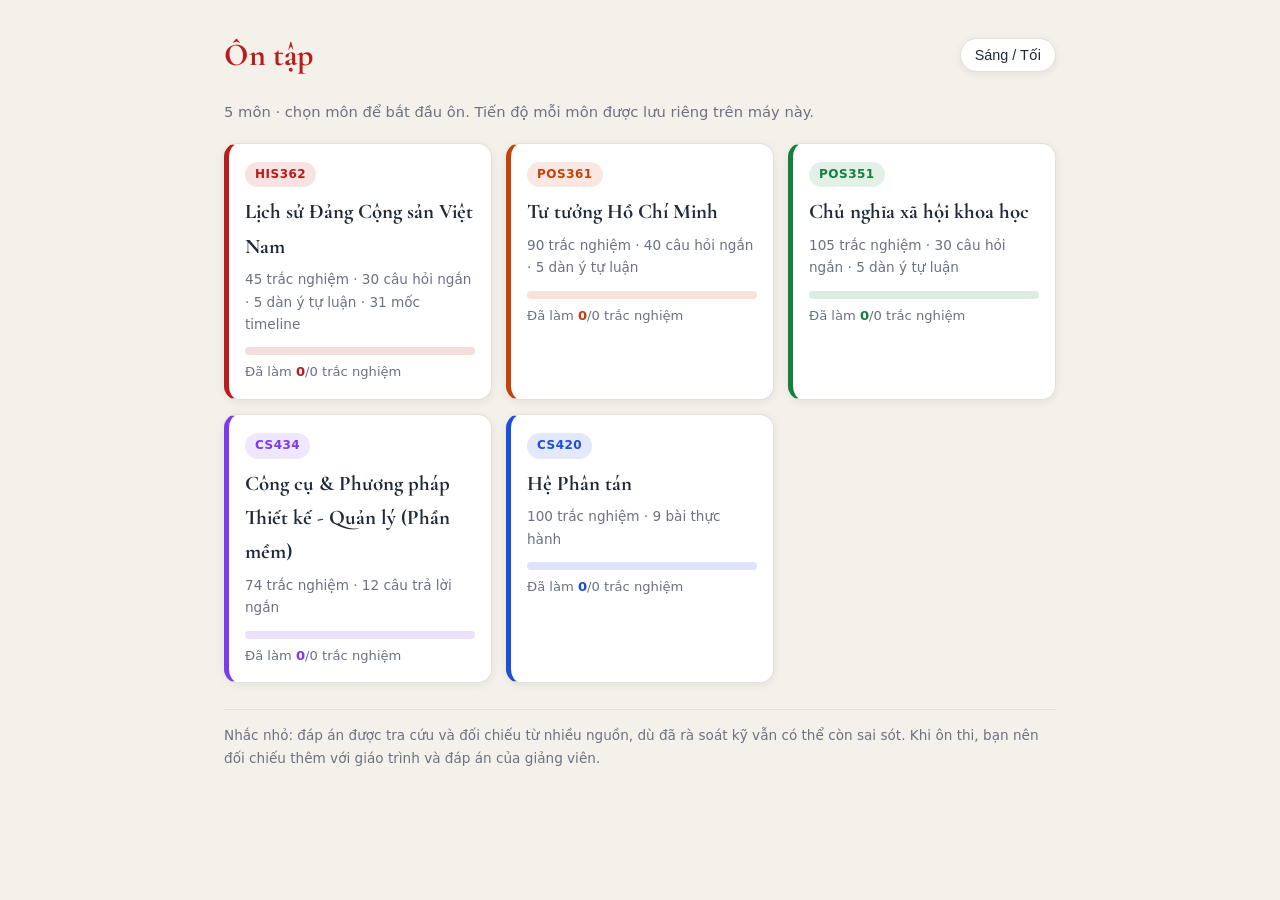
==== commit 2209af18: "Landing: doi link LSD sang /his362/, ma mon HIS362" ====
--- a/index.html
+++ b/index.html
@@ -48,7 +48,7 @@
 </div>
 <script>
 const SUBJECTS=[
- {code:"LSD",  name:"Lịch sử Đảng Cộng sản Việt Nam", href:"lsd/",    ac:"#b91c1c", key:"lsd-quiz-v1",  stats:"45 trắc nghiệm · 30 câu hỏi ngắn · 5 dàn ý tự luận · 31 mốc timeline"},
+ {code:"HIS362",name:"Lịch sử Đảng Cộng sản Việt Nam", href:"his362/",    ac:"#b91c1c", key:"lsd-quiz-v1",  stats:"45 trắc nghiệm · 30 câu hỏi ngắn · 5 dàn ý tự luận · 31 mốc timeline"},
  {code:"POS361",name:"Tư tưởng Hồ Chí Minh",            href:"pos361/", ac:"#c2410c", key:"hcm-quiz-v1",  stats:"90 trắc nghiệm · 40 câu hỏi ngắn · 5 dàn ý tự luận"},
  {code:"POS351",name:"Chủ nghĩa xã hội khoa học",       href:"pos351/", ac:"#15803d", key:"cnxh-quiz-v1", stats:"105 trắc nghiệm · 30 câu hỏi ngắn · 5 dàn ý tự luận"},
  {code:"CS434",name:"Công cụ & Phương pháp Thiết kế - Quản lý (Phần mềm)", href:"cs434/", ac:"#7c3aed", key:"cs434-quiz-v1", stats:"74 trắc nghiệm · 12 câu trả lời ngắn"},
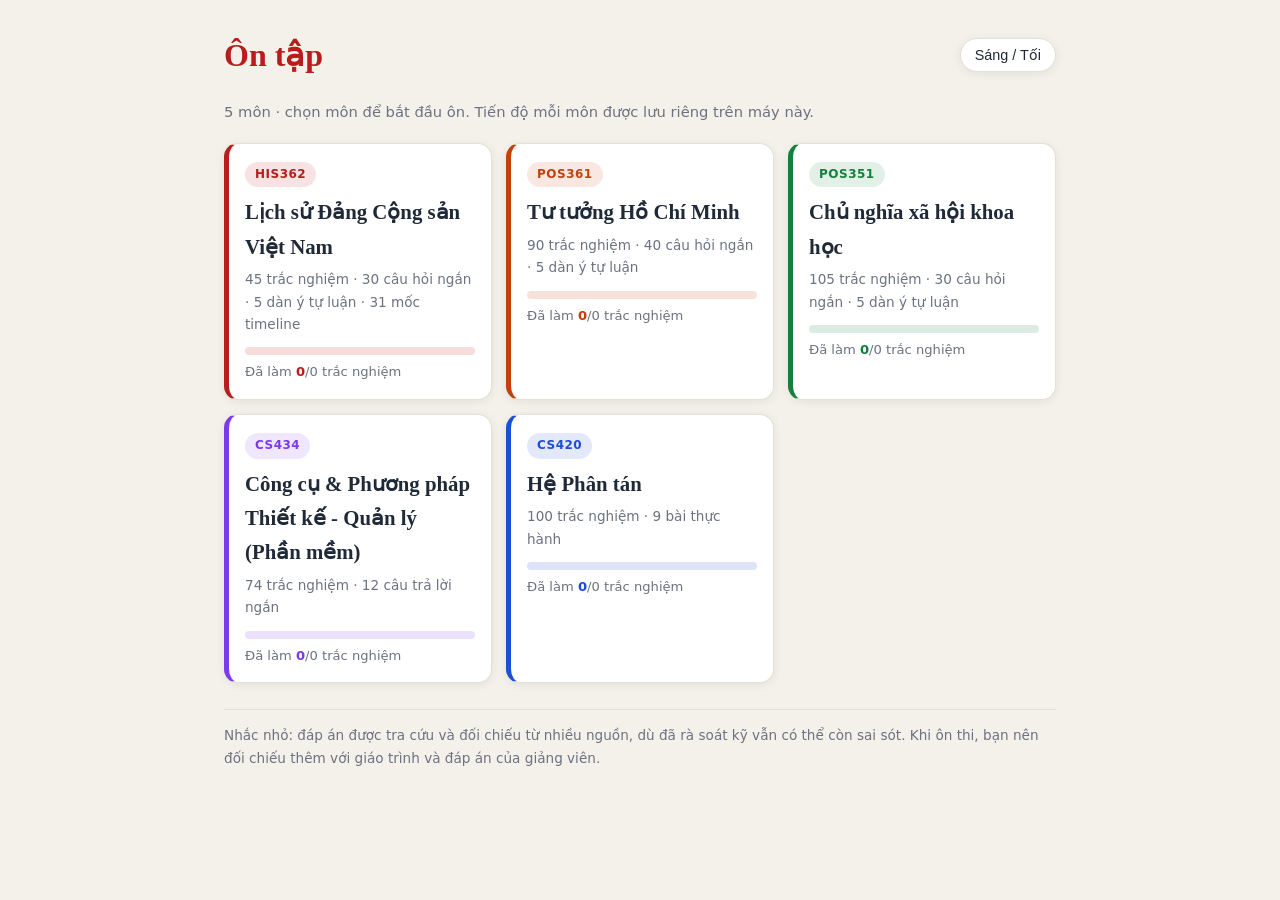
==== commit 9ddcacb9: "Landing: doi font tieu de sang Times New Roman" ====
--- a/index.html
+++ b/index.html
@@ -4,9 +4,6 @@
 <meta charset="UTF-8">
 <meta name="viewport" content="width=device-width, initial-scale=1.0">
 <title>Ôn tập</title>
-<link rel="preconnect" href="https://fonts.googleapis.com">
-<link rel="preconnect" href="https://fonts.gstatic.com" crossorigin>
-<link href="https://fonts.googleapis.com/css2?family=Cormorant+Garamond:wght@600;700&display=swap" rel="stylesheet">
 <style>
 :root{
   --bg:#f4f1ea; --card:#ffffff; --ink:#1f2937; --muted:#6b7280;
@@ -20,14 +17,14 @@
 body{margin:0;font-family:"Segoe UI",system-ui,-apple-system,sans-serif;background:var(--bg);color:var(--ink);line-height:1.65}
 .wrap{max-width:860px;margin:0 auto;padding:16px 14px 80px}
 header.top{display:flex;align-items:center;justify-content:space-between;gap:10px;margin-bottom:6px}
-h1{font-family:"Cormorant Garamond",Georgia,serif;font-weight:700;font-size:2rem;margin:.4em 0;color:var(--accent)}
+h1{font-family:"Times New Roman",Times,serif;font-weight:700;font-size:2rem;margin:.4em 0;color:var(--accent)}
 .sub{color:var(--muted);font-size:.92rem;margin:0 0 18px}
 .theme-btn{background:var(--card);border:1px solid var(--line);color:var(--ink);border-radius:999px;padding:8px 14px;cursor:pointer;font-size:.9rem;box-shadow:var(--shadow)}
 .grid{display:grid;grid-template-columns:repeat(auto-fill,minmax(240px,1fr));gap:14px}
 .card{display:block;background:var(--card);border:1px solid var(--line);border-left:5px solid var(--ac);border-radius:14px;padding:16px;text-decoration:none;color:var(--ink);box-shadow:var(--shadow);transition:transform .15s}
 .card:hover{transform:translateY(-3px)}
 .code{display:inline-block;font-size:.75rem;font-weight:700;letter-spacing:.5px;color:var(--ac);background:color-mix(in srgb,var(--ac) 12%,transparent);border-radius:999px;padding:3px 10px;margin-bottom:8px}
-.card h2{font-family:"Cormorant Garamond",Georgia,serif;font-weight:700;font-size:1.3rem;margin:0 0 4px}
+.card h2{font-family:"Times New Roman",Times,serif;font-weight:700;font-size:1.3rem;margin:0 0 4px}
 .meta{font-size:.85rem;color:var(--muted);margin:0 0 12px}
 .prog{height:8px;border-radius:99px;background:color-mix(in srgb,var(--ac) 15%,transparent);overflow:hidden;margin-bottom:6px}
 .prog i{display:block;height:100%;width:0;background:var(--ac);border-radius:99px;transition:width .4s}
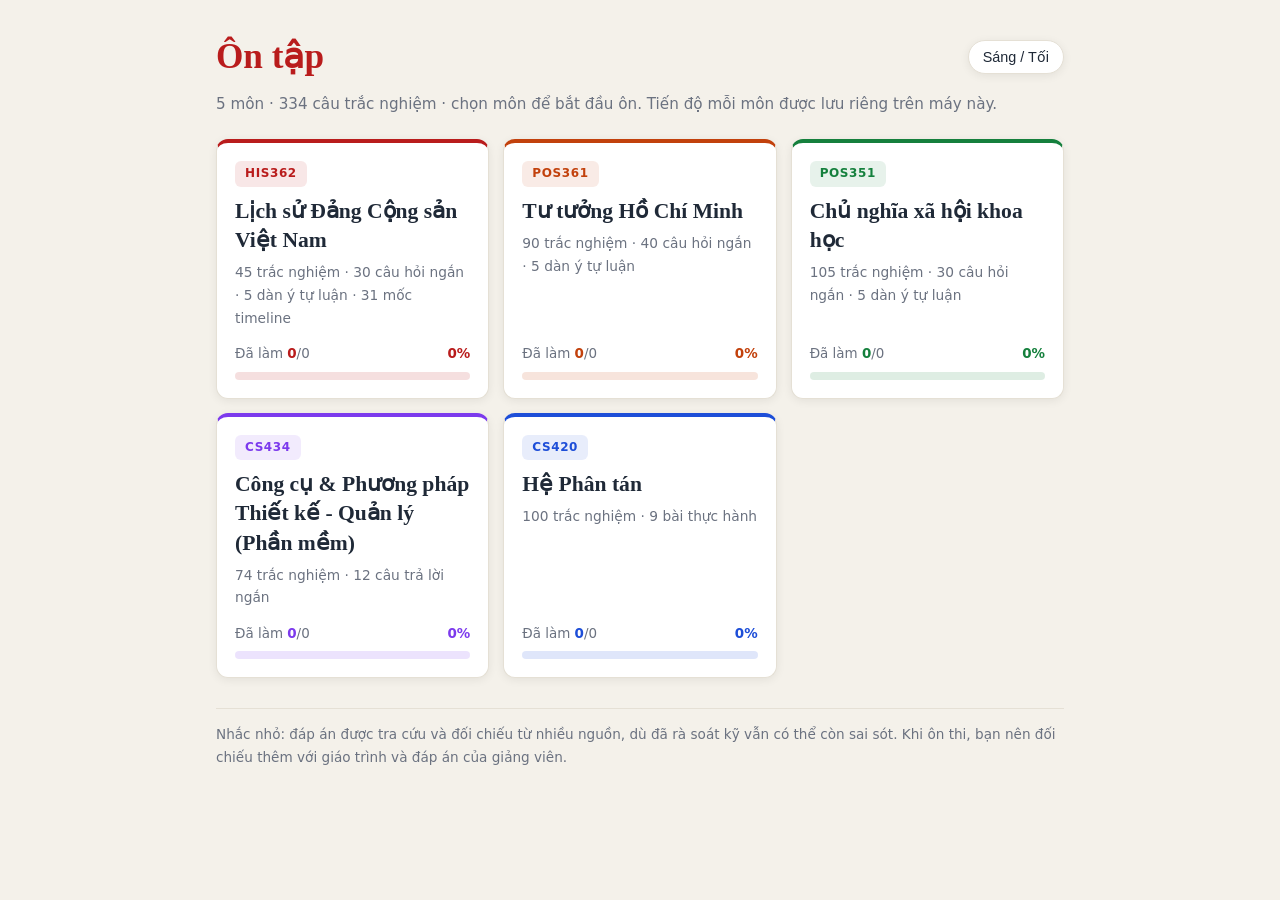
==== commit d26d12f7: "Landing: giao dien gon dep kieu sinh vien" ====
--- a/index.html
+++ b/index.html
@@ -15,22 +15,25 @@
 }
 *{box-sizing:border-box}
 body{margin:0;font-family:"Segoe UI",system-ui,-apple-system,sans-serif;background:var(--bg);color:var(--ink);line-height:1.65}
-.wrap{max-width:860px;margin:0 auto;padding:16px 14px 80px}
-header.top{display:flex;align-items:center;justify-content:space-between;gap:10px;margin-bottom:6px}
-h1{font-family:"Times New Roman",Times,serif;font-weight:700;font-size:2rem;margin:.4em 0;color:var(--accent)}
-.sub{color:var(--muted);font-size:.92rem;margin:0 0 18px}
+.wrap{max-width:880px;margin:0 auto;padding:28px 16px 80px}
+header.top{display:flex;align-items:center;justify-content:space-between;gap:10px;margin-bottom:4px}
+h1{font-family:"Times New Roman",Times,serif;font-weight:700;font-size:2.2rem;margin:0;color:var(--accent)}
+.sub{color:var(--muted);font-size:.95rem;margin:6px 0 22px}
 .theme-btn{background:var(--card);border:1px solid var(--line);color:var(--ink);border-radius:999px;padding:8px 14px;cursor:pointer;font-size:.9rem;box-shadow:var(--shadow)}
-.grid{display:grid;grid-template-columns:repeat(auto-fill,minmax(240px,1fr));gap:14px}
-.card{display:block;background:var(--card);border:1px solid var(--line);border-left:5px solid var(--ac);border-radius:14px;padding:16px;text-decoration:none;color:var(--ink);box-shadow:var(--shadow);transition:transform .15s}
-.card:hover{transform:translateY(-3px)}
-.code{display:inline-block;font-size:.75rem;font-weight:700;letter-spacing:.5px;color:var(--ac);background:color-mix(in srgb,var(--ac) 12%,transparent);border-radius:999px;padding:3px 10px;margin-bottom:8px}
-.card h2{font-family:"Times New Roman",Times,serif;font-weight:700;font-size:1.3rem;margin:0 0 4px}
-.meta{font-size:.85rem;color:var(--muted);margin:0 0 12px}
-.prog{height:8px;border-radius:99px;background:color-mix(in srgb,var(--ac) 15%,transparent);overflow:hidden;margin-bottom:6px}
-.prog i{display:block;height:100%;width:0;background:var(--ac);border-radius:99px;transition:width .4s}
-.ptext{font-size:.82rem;color:var(--muted);margin:0}
+.grid{display:grid;grid-template-columns:repeat(auto-fill,minmax(250px,1fr));gap:14px}
+.card{display:flex;flex-direction:column;background:var(--card);border:1px solid var(--line);border-top:4px solid var(--ac);border-radius:12px;padding:18px;text-decoration:none;color:var(--ink);box-shadow:var(--shadow);transition:transform .15s,box-shadow .15s}
+.card:hover{transform:translateY(-2px);box-shadow:0 6px 18px rgba(0,0,0,.1)}
+.code{align-self:flex-start;font-size:.75rem;font-weight:700;letter-spacing:.6px;color:var(--ac);background:color-mix(in srgb,var(--ac) 10%,transparent);border-radius:6px;padding:3px 10px;margin-bottom:10px}
+.card h2{font-family:"Times New Roman",Times,serif;font-weight:700;font-size:1.35rem;margin:0 0 6px;line-height:1.35}
+.meta{font-size:.86rem;color:var(--muted);margin:0 0 14px}
+.prog{margin-top:auto}
+.prow{display:flex;justify-content:space-between;align-items:baseline;margin-bottom:6px}
+.ptext{font-size:.84rem;color:var(--muted);margin:0}
 .ptext b{color:var(--ac)}
-.note{margin-top:26px;font-size:.85rem;color:var(--muted);border-top:1px solid var(--line);padding-top:14px}
+.pct{font-size:.84rem;font-weight:700;color:var(--ac)}
+.bar{height:8px;border-radius:99px;background:color-mix(in srgb,var(--ac) 14%,transparent);overflow:hidden}
+.bar i{display:block;height:100%;width:0;background:var(--ac);border-radius:99px;transition:width .4s}
+.note{margin-top:30px;font-size:.85rem;color:var(--muted);border-top:1px solid var(--line);padding-top:14px}
 </style>
 </head>
 <body>
@@ -39,17 +42,17 @@
     <h1>Ôn tập</h1>
     <button class="theme-btn" id="themeBtn" title="Đổi giao diện sáng/tối">Sáng / Tối</button>
   </header>
-  <p class="sub">5 môn &middot; chọn môn để bắt đầu ôn. Tiến độ mỗi môn được lưu riêng trên máy này.</p>
+  <p class="sub">5 môn &middot; 334 câu trắc nghiệm &middot; chọn môn để bắt đầu ôn. Tiến độ mỗi môn được lưu riêng trên máy này.</p>
   <div class="grid" id="grid"></div>
   <p class="note">Nhắc nhỏ: đáp án được tra cứu và đối chiếu từ nhiều nguồn, dù đã rà soát kỹ vẫn có thể còn sai sót. Khi ôn thi, bạn nên đối chiếu thêm với giáo trình và đáp án của giảng viên.</p>
 </div>
 <script>
 const SUBJECTS=[
- {code:"HIS362",name:"Lịch sử Đảng Cộng sản Việt Nam", href:"his362/",    ac:"#b91c1c", key:"lsd-quiz-v1",  stats:"45 trắc nghiệm · 30 câu hỏi ngắn · 5 dàn ý tự luận · 31 mốc timeline"},
- {code:"POS361",name:"Tư tưởng Hồ Chí Minh",            href:"pos361/", ac:"#c2410c", key:"hcm-quiz-v1",  stats:"90 trắc nghiệm · 40 câu hỏi ngắn · 5 dàn ý tự luận"},
- {code:"POS351",name:"Chủ nghĩa xã hội khoa học",       href:"pos351/", ac:"#15803d", key:"cnxh-quiz-v1", stats:"105 trắc nghiệm · 30 câu hỏi ngắn · 5 dàn ý tự luận"},
- {code:"CS434",name:"Công cụ & Phương pháp Thiết kế - Quản lý (Phần mềm)", href:"cs434/", ac:"#7c3aed", key:"cs434-quiz-v1", stats:"74 trắc nghiệm · 12 câu trả lời ngắn"},
- {code:"CS420",name:"Hệ Phân tán",                     href:"cs420/",  ac:"#1d4ed8", key:"cs420-quiz-v1", stats:"100 trắc nghiệm · 9 bài thực hành"}
+ {code:"HIS362",name:"Lịch sử Đảng Cộng sản Việt Nam",href:"his362/",ac:"#b91c1c",key:"lsd-quiz-v1", stats:"45 trắc nghiệm · 30 câu hỏi ngắn · 5 dàn ý tự luận · 31 mốc timeline"},
+ {code:"POS361",name:"Tư tưởng Hồ Chí Minh",href:"pos361/",ac:"#c2410c",key:"hcm-quiz-v1", stats:"90 trắc nghiệm · 40 câu hỏi ngắn · 5 dàn ý tự luận"},
+ {code:"POS351",name:"Chủ nghĩa xã hội khoa học",href:"pos351/",ac:"#15803d",key:"cnxh-quiz-v1",stats:"105 trắc nghiệm · 30 câu hỏi ngắn · 5 dàn ý tự luận"},
+ {code:"CS434",name:"Công cụ & Phương pháp Thiết kế - Quản lý (Phần mềm)",href:"cs434/",ac:"#7c3aed",key:"cs434-quiz-v1",stats:"74 trắc nghiệm · 12 câu trả lời ngắn"},
+ {code:"CS420",name:"Hệ Phân tán",href:"cs420/",ac:"#1d4ed8",key:"cs420-quiz-v1",stats:"100 trắc nghiệm · 9 bài thực hành"}
 ];
 const grid=document.getElementById("grid");
 SUBJECTS.forEach(s=>{
@@ -63,8 +66,8 @@
   el.className="card"; el.href=s.href; el.style.setProperty("--ac",s.ac);
   el.innerHTML='<span class="code">'+s.code+'</span><h2>'+s.name+'</h2>'
     +'<p class="meta">'+s.stats+'</p>'
-    +'<div class="prog"><i style="width:'+pct+'%"></i></div>'
-    +'<p class="ptext">Đã làm <b>'+done+'</b>/'+total+' trắc nghiệm</p>';
+    +'<div class="prog"><div class="prow"><p class="ptext">Đã làm <b>'+done+'</b>/'+total+'</p><span class="pct">'+pct+'%</span></div>'
+    +'<div class="bar"><i style="width:'+pct+'%"></i></div></div>';
   grid.appendChild(el);
 });
 const btn=document.getElementById("themeBtn");
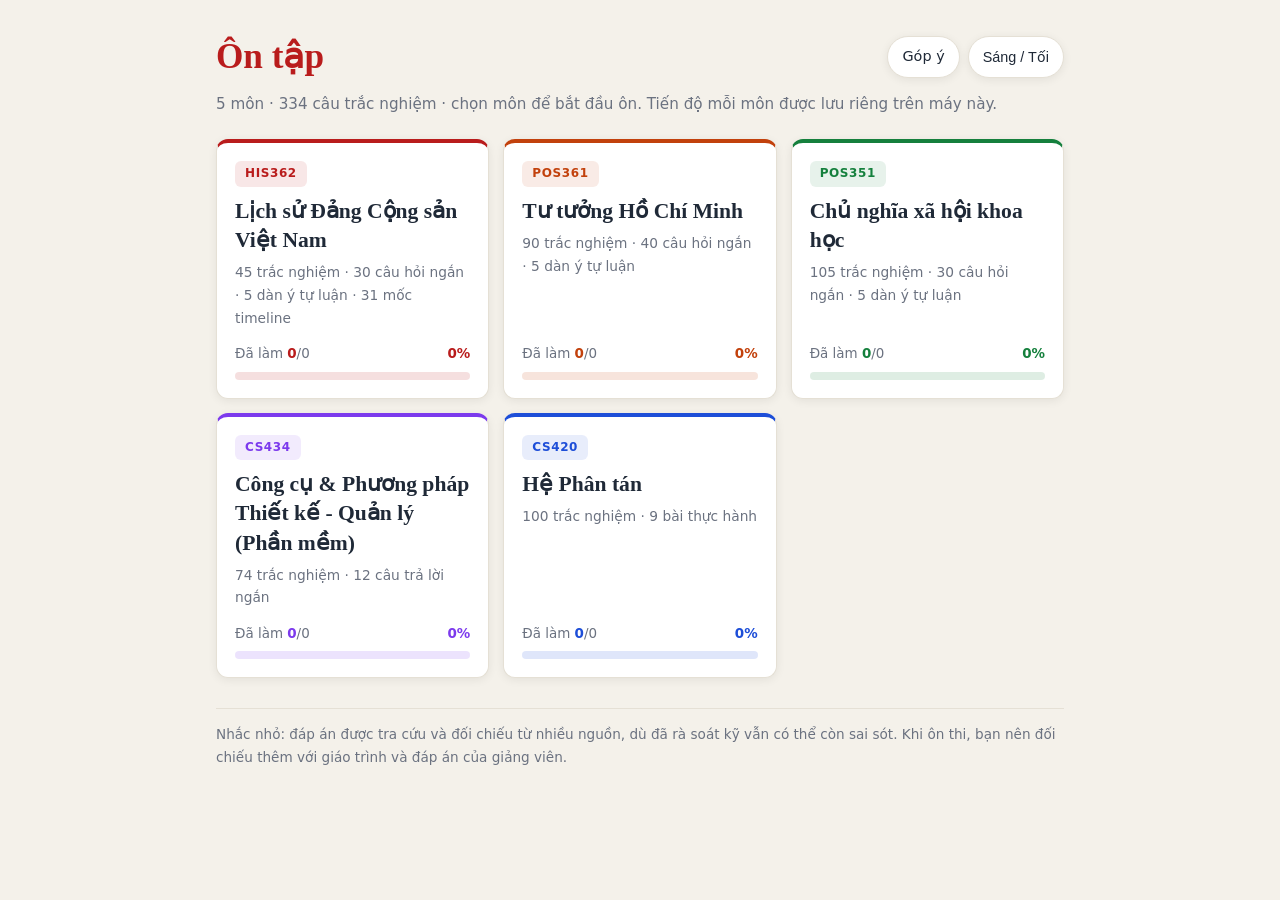
==== commit ff93488d: "Gop y: dropdown mon (Tat ca + 5 mon), nut Gop y o trang chu, dinh kem anh chac chan hon" ====
--- a/index.html
+++ b/index.html
@@ -19,7 +19,7 @@
 header.top{display:flex;align-items:center;justify-content:space-between;gap:10px;margin-bottom:4px}
 h1{font-family:"Times New Roman",Times,serif;font-weight:700;font-size:2.2rem;margin:0;color:var(--accent)}
 .sub{color:var(--muted);font-size:.95rem;margin:6px 0 22px}
-.theme-btn{background:var(--card);border:1px solid var(--line);color:var(--ink);border-radius:999px;padding:8px 14px;cursor:pointer;font-size:.9rem;box-shadow:var(--shadow)}
+.theme-btn{background:var(--card);border:1px solid var(--line);color:var(--ink);border-radius:999px;padding:8px 14px;cursor:pointer;font-size:.9rem;box-shadow:var(--shadow);text-decoration:none;display:inline-block}
 .grid{display:grid;grid-template-columns:repeat(auto-fill,minmax(250px,1fr));gap:14px}
 .card{display:flex;flex-direction:column;background:var(--card);border:1px solid var(--line);border-top:4px solid var(--ac);border-radius:12px;padding:18px;text-decoration:none;color:var(--ink);box-shadow:var(--shadow);transition:transform .15s,box-shadow .15s}
 .card:hover{transform:translateY(-2px);box-shadow:0 6px 18px rgba(0,0,0,.1)}
@@ -40,7 +40,10 @@
 <div class="wrap">
   <header class="top">
     <h1>Ôn tập</h1>
-    <button class="theme-btn" id="themeBtn" title="Đổi giao diện sáng/tối">Sáng / Tối</button>
+    <div style="display:flex;gap:8px">
+      <a class="theme-btn" href="app/#his362?tab=gopy&mon=all" title="Góp ý / Báo lỗi">Góp ý</a>
+      <button class="theme-btn" id="themeBtn" title="Đổi giao diện sáng/tối">Sáng / Tối</button>
+    </div>
   </header>
   <p class="sub">5 môn &middot; 334 câu trắc nghiệm &middot; chọn môn để bắt đầu ôn. Tiến độ mỗi môn được lưu riêng trên máy này.</p>
   <div class="grid" id="grid"></div>
@@ -48,11 +51,11 @@
 </div>
 <script>
 const SUBJECTS=[
- {code:"HIS362",name:"Lịch sử Đảng Cộng sản Việt Nam",href:"his362/",ac:"#b91c1c",key:"lsd-quiz-v1", stats:"45 trắc nghiệm · 30 câu hỏi ngắn · 5 dàn ý tự luận · 31 mốc timeline"},
- {code:"POS361",name:"Tư tưởng Hồ Chí Minh",href:"pos361/",ac:"#c2410c",key:"hcm-quiz-v1", stats:"90 trắc nghiệm · 40 câu hỏi ngắn · 5 dàn ý tự luận"},
- {code:"POS351",name:"Chủ nghĩa xã hội khoa học",href:"pos351/",ac:"#15803d",key:"cnxh-quiz-v1",stats:"105 trắc nghiệm · 30 câu hỏi ngắn · 5 dàn ý tự luận"},
- {code:"CS434",name:"Công cụ & Phương pháp Thiết kế - Quản lý (Phần mềm)",href:"cs434/",ac:"#7c3aed",key:"cs434-quiz-v1",stats:"74 trắc nghiệm · 12 câu trả lời ngắn"},
- {code:"CS420",name:"Hệ Phân tán",href:"cs420/",ac:"#1d4ed8",key:"cs420-quiz-v1",stats:"100 trắc nghiệm · 9 bài thực hành"}
+ {code:"HIS362",name:"Lịch sử Đảng Cộng sản Việt Nam",href:"app/#his362",ac:"#b91c1c",key:"lsd-quiz-v1", stats:"45 trắc nghiệm · 30 câu hỏi ngắn · 5 dàn ý tự luận · 31 mốc timeline"},
+ {code:"POS361",name:"Tư tưởng Hồ Chí Minh",href:"app/#pos361",ac:"#c2410c",key:"hcm-quiz-v1", stats:"90 trắc nghiệm · 40 câu hỏi ngắn · 5 dàn ý tự luận"},
+ {code:"POS351",name:"Chủ nghĩa xã hội khoa học",href:"app/#pos351",ac:"#15803d",key:"cnxh-quiz-v1",stats:"105 trắc nghiệm · 30 câu hỏi ngắn · 5 dàn ý tự luận"},
+ {code:"CS434",name:"Công cụ & Phương pháp Thiết kế - Quản lý (Phần mềm)",href:"app/#cs434",ac:"#7c3aed",key:"cs434-quiz-v1",stats:"74 trắc nghiệm · 12 câu trả lời ngắn"},
+ {code:"CS420",name:"Hệ Phân tán",href:"app/#cs420",ac:"#1d4ed8",key:"cs420-quiz-v1",stats:"100 trắc nghiệm · 9 bài thực hành"}
 ];
 const grid=document.getElementById("grid");
 SUBJECTS.forEach(s=>{
